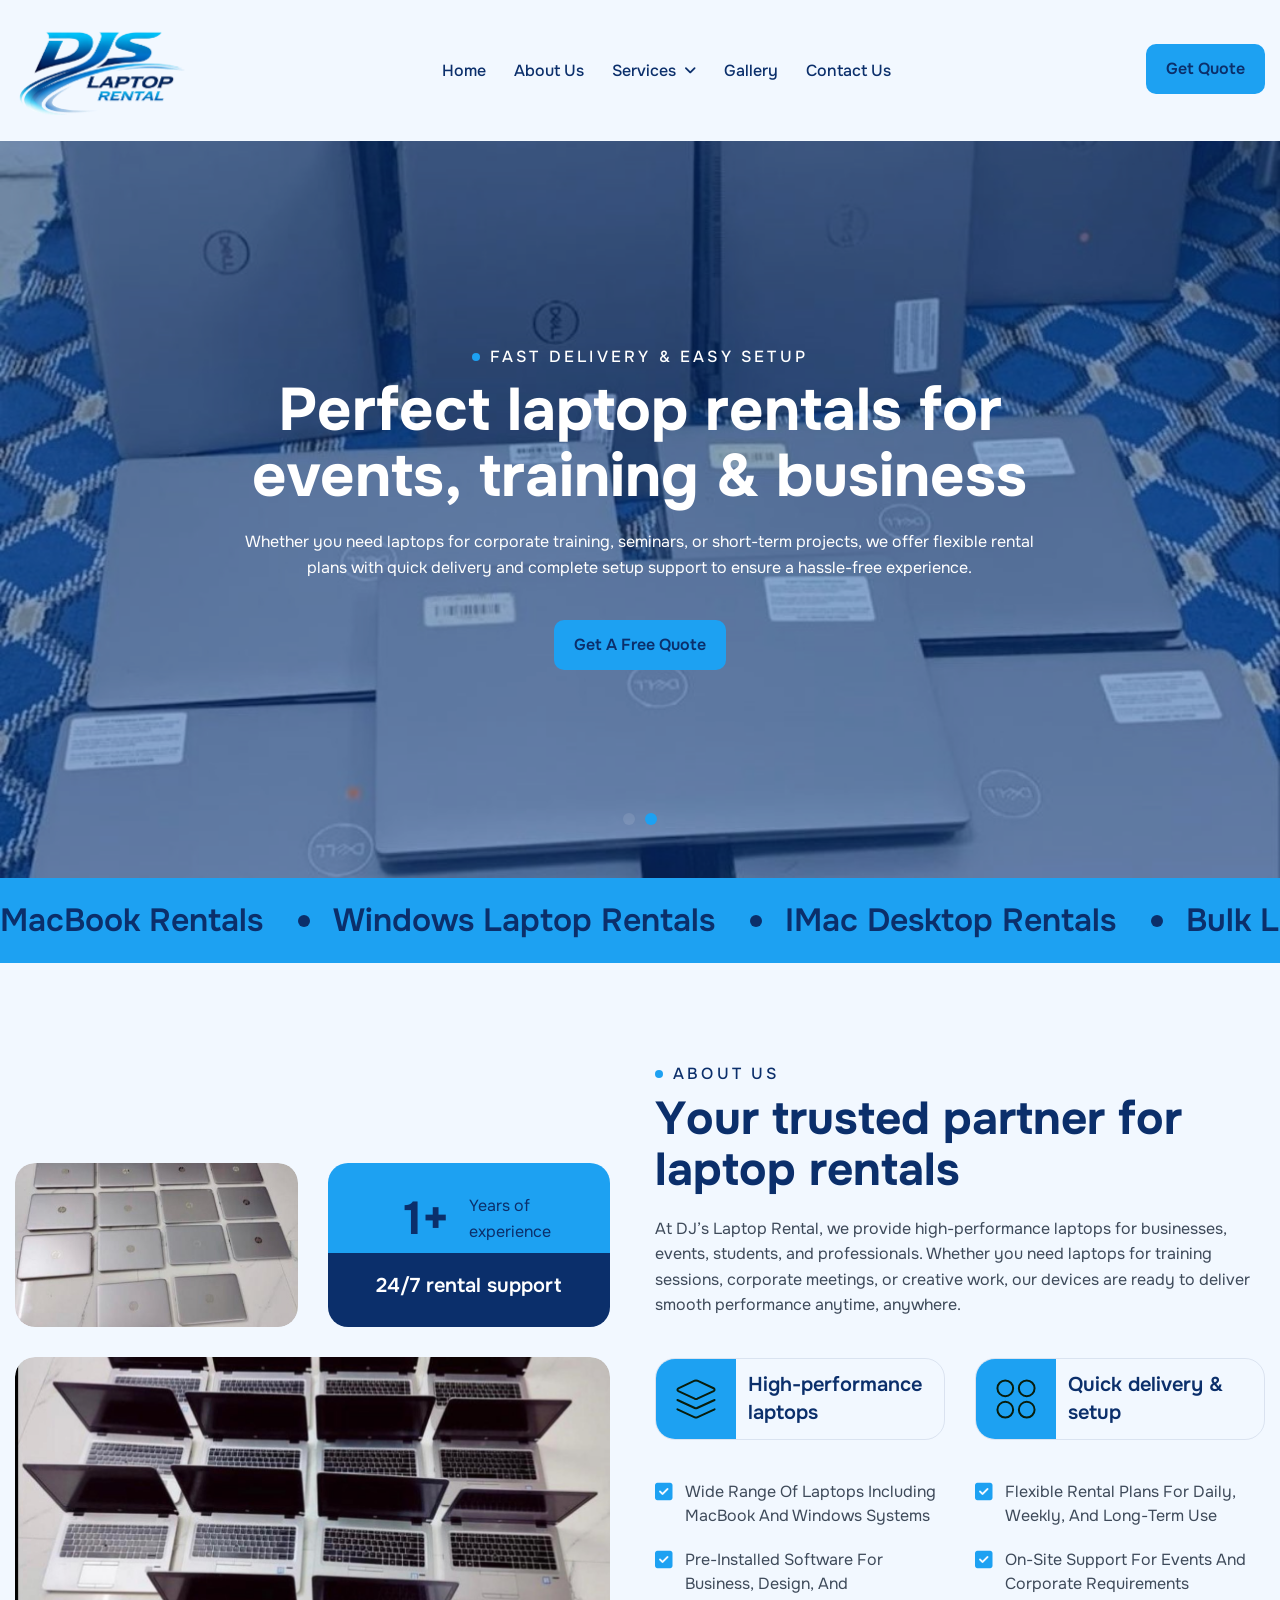
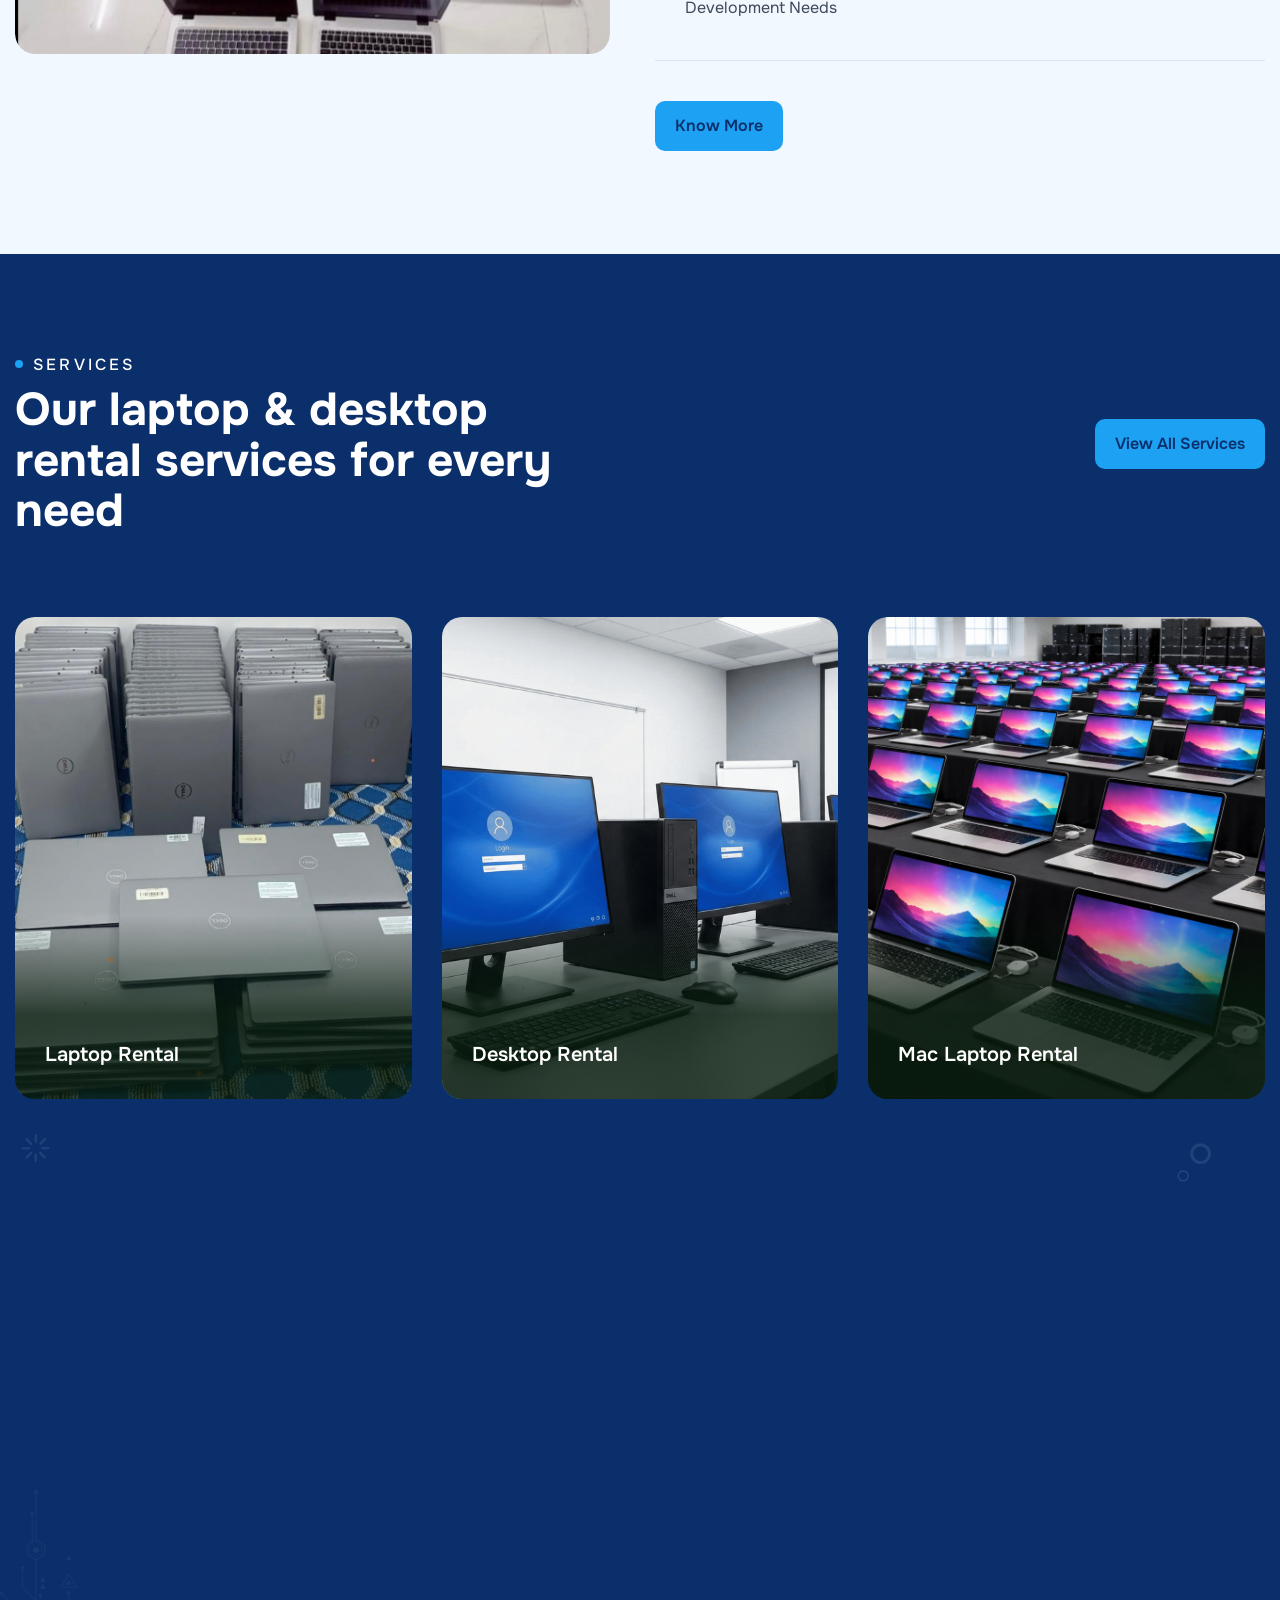
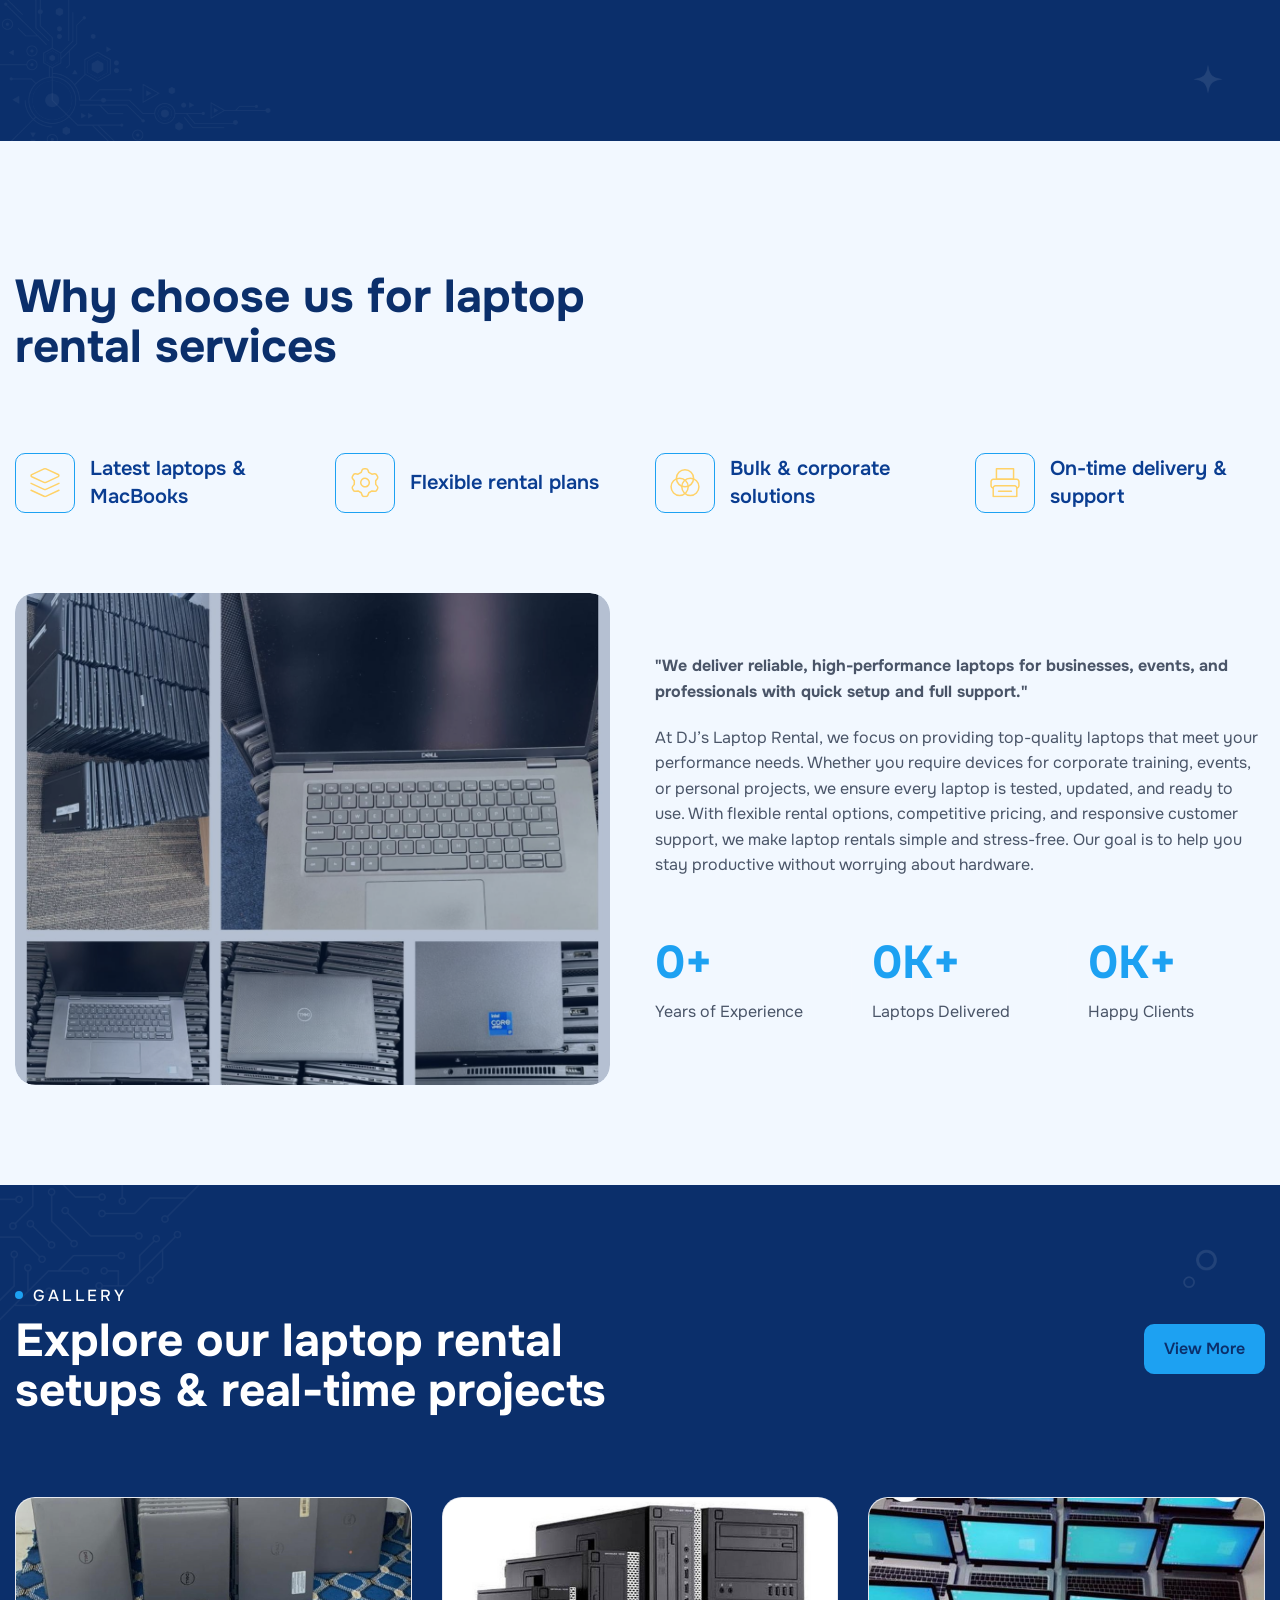
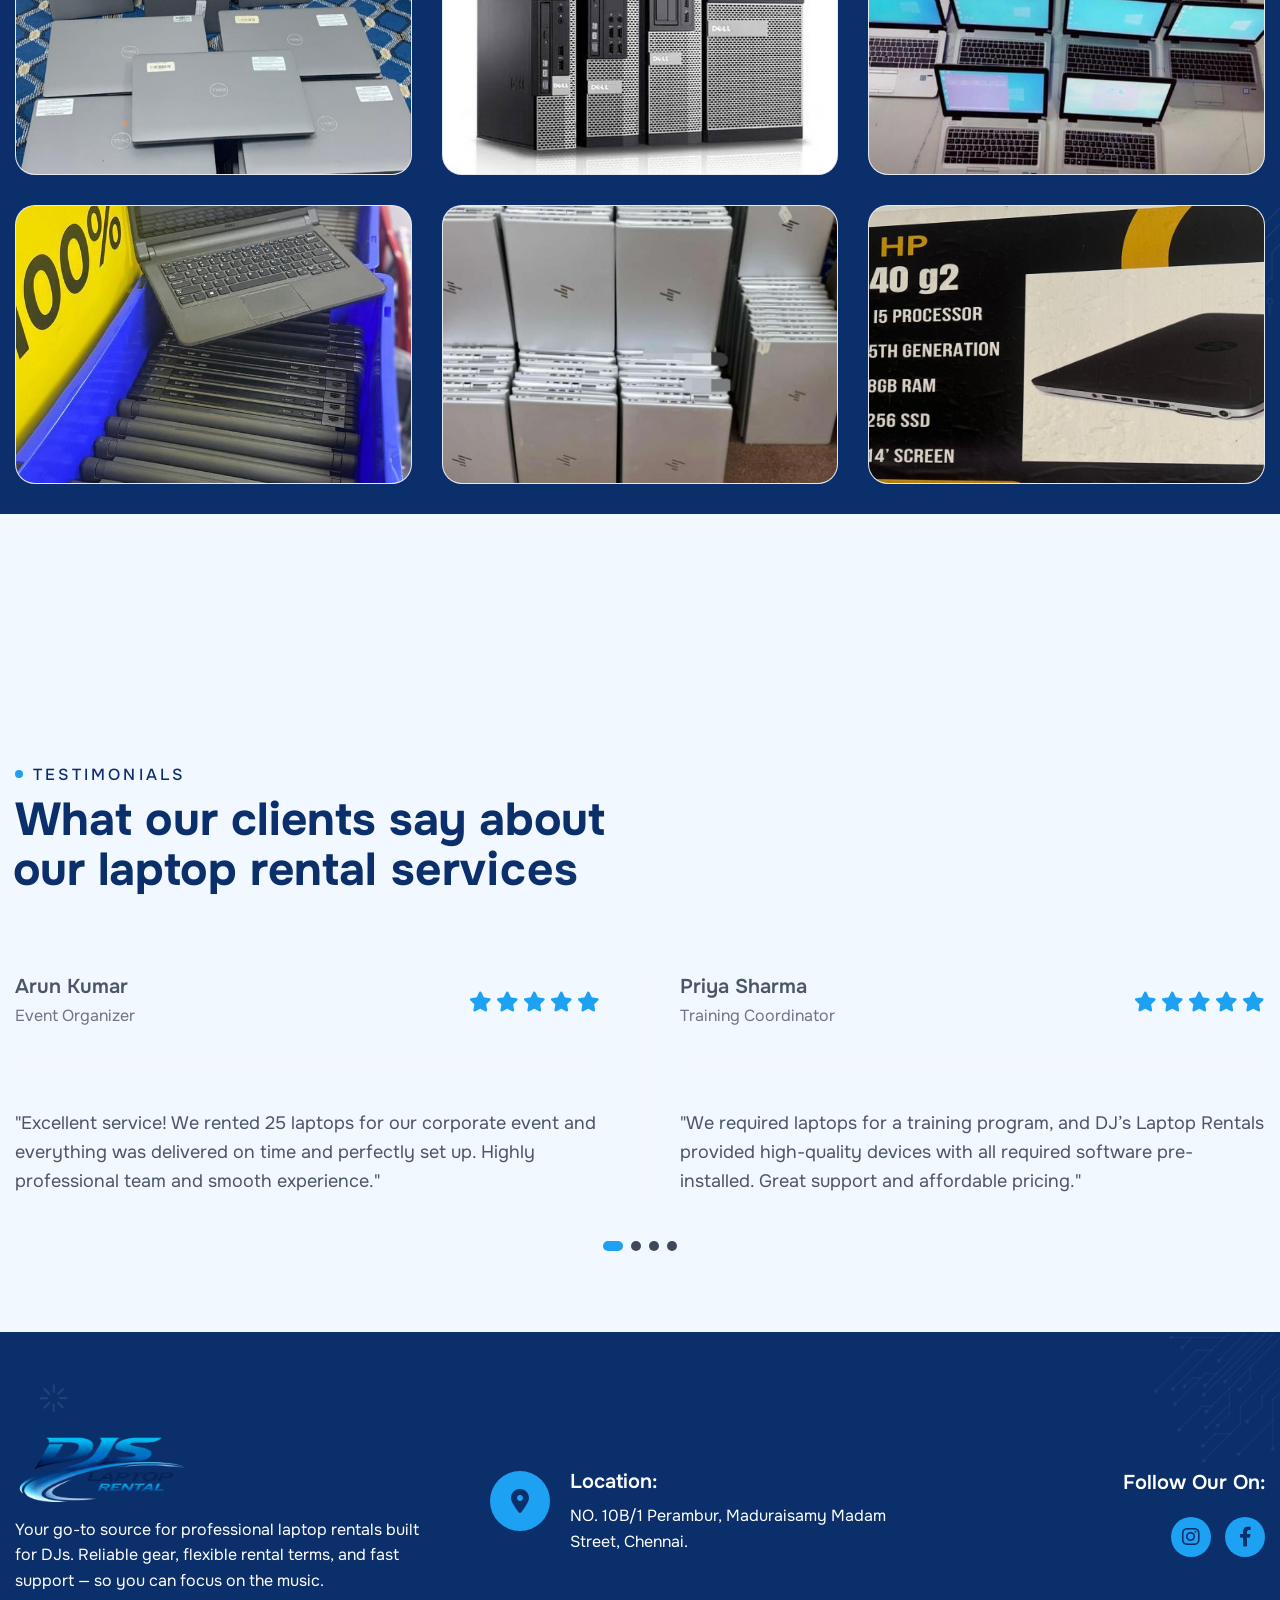
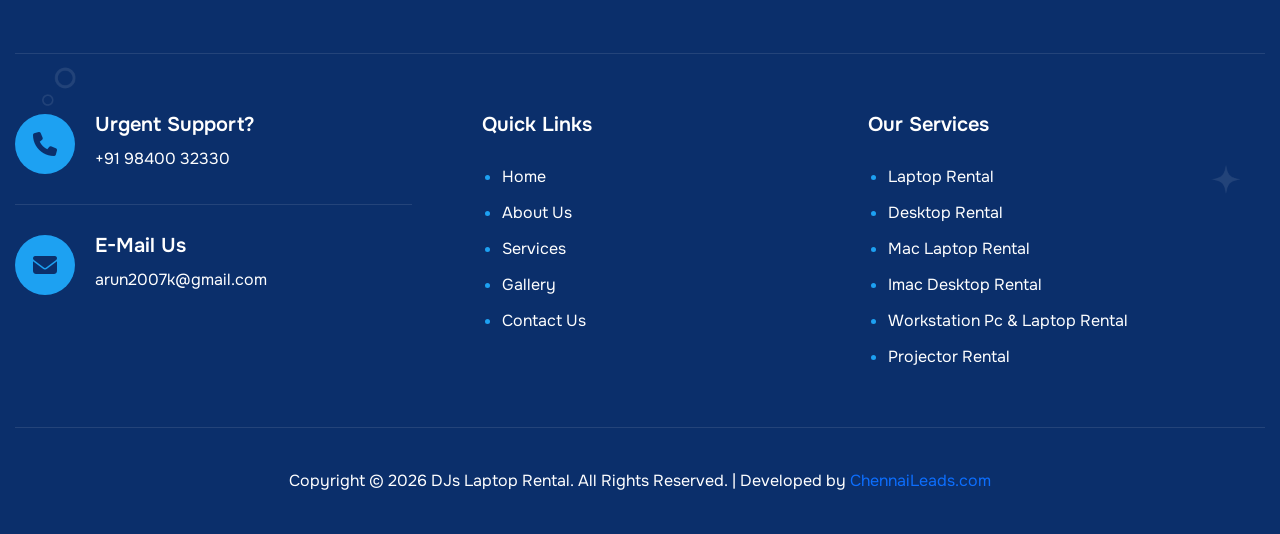
==== index.html @ 460ffba5 "first commit" ====
<!DOCTYPE html>
<html lang="zxx">

<!-- Mirrored from html.awaikenthemes.com/repairit/index-slider.html by HTTrack Website Copier/3.x [XR&CO'2014], Thu, 16 Apr 2026 07:56:39 GMT -->
<head>
	<!-- Meta -->
	<meta charset="utf-8">
	<meta http-equiv="X-UA-Compatible" content="DJS Laptop Rental ">
	<meta name="viewport" content="width=device-width, initial-scale=1.0, maximum-scale=1">
	<meta name="description" content="">
	<meta name="keywords" content="">
	<meta name="author" content="DJS Laptop Rental">
	<!-- Page Title -->
    <title>DJS Laptop Rental </title>
	<!-- Favicon Icon -->
	<!-- <link rel="shortcut icon" type="image/x-icon" href="images/favicon.ico"> -->
	<!-- Google Fonts Css-->
	<link rel="preconnect" href="https://fonts.googleapis.com/">
    <link rel="preconnect" href="https://fonts.gstatic.com/" crossorigin>
    <link href="https://fonts.googleapis.com/css2?family=Onest:wght@100..900&amp;display=swap" rel="stylesheet">
	<!-- Bootstrap Css -->
	<link href="css/bootstrap.min.css" rel="stylesheet" media="screen">
	<!-- SlickNav Css -->
	<link href="css/slicknav.min.css" rel="stylesheet">
	<!-- Swiper Css -->
	<link rel="stylesheet" href="css/swiper-bundle.min.css">
	<!-- Font Awesome Icon Css-->
	<link href="css/all.min.css" rel="stylesheet" media="screen">
	<!-- Animated Css -->
	<link href="css/animate.css" rel="stylesheet">
    <!-- Magnific Popup Core Css File -->
	<link rel="stylesheet" href="css/magnific-popup.css">
	<!-- Mouse Cursor Css File -->
	<link rel="stylesheet" href="css/mousecursor.css">
	<!-- Main Custom Css -->
	<link href="css/custom.css" rel="stylesheet" media="screen">
</head>
<body>

    <!-- Preloader Start -->
	<!-- <div class="preloader">
		<div class="loading-container">
			<div class="loading"></div>
			<div id="loading-icon"><img src="images/loader.svg" alt=""></div>
		</div>
	</div> -->
	<!-- Preloader End -->

    <!-- Header Start -->
		<header class="main-header">
		<div class="header-sticky">
			<nav class="navbar navbar-expand-lg">
				<div class="container">
					<!-- Logo Start -->
					<a class="navbar-brand" href="index.html">
						<img src="images/logo1.png" style="height: 90px;" alt="Logo">
					</a>
					<!-- Logo End -->

					<!-- Main Menu Start -->
					<div class="collapse navbar-collapse main-menu">
                        <div class="nav-menu-wrapper">
                            <ul class="navbar-nav mr-auto" id="menu">
                                <li class="nav-item "><a class="nav-link" href="index.html">Home</a>
                                   
                                </li>                                
                                <li class="nav-item"><a class="nav-link" href="about.html">About Us</a></li>
                                <li class="nav-item submenu"><a class="nav-link" href="services.html">Services</a>
                                <ul>
                                        <li class="nav-item"><a class="nav-link" href="laprental.html">Laptop Rental</a></li>
                                       
                                         <li class="nav-item"><a class="nav-link" href="desktop.html">Desktop Rental</a></li>
                                       
                                        <li class="nav-item"><a class="nav-link" href="macbook.html">Mac Laptop Rental</a></li>
                                        <li class="nav-item"><a class="nav-link" href="imac.html"> Imac Desktop Rental</a></li>
 <li class="nav-item"><a class="nav-link" href="workstation.html">Workstation Pc & Laptop Rental</a></li>
                                        <li class="nav-item"><a class="nav-link" href="projector.html"> Projector Rental</a></li>

                                    </ul></li>
                                <!-- <li class="nav-item"><a class="nav-link" href="blog.html">Blog</a></li> -->
                                <li class="nav-item "><a class="nav-link" href="gallery.html">Gallery</a>
                                    
                                </li>
                                <li class="nav-item"><a class="nav-link" href="contact.html">Contact Us</a></li>
                            </ul>
                        </div>

                        <!-- Header Btn Start -->
                        <div class="header-btn">
                            <a href="contact.html" class="btn-default btn-highlighted">Get Quote</a>
                        </div>
                        <!-- Header Btn End -->                
					</div>
					<!-- Main Menu End -->
					<div class="navbar-toggle"></div>
				</div>
			</nav>
			<div class="responsive-menu"></div>
		</div>
	</header>
	<!-- Header End -->

   <!-- Hero Section Start -->
<div class="hero hero-bg-image hero-slider-layout dark-section">
    <div class="swiper">
        <div class="swiper-wrapper">

            <!-- Hero Slide 1 -->
            <div class="swiper-slide">
                <div class="hero-slide">

                    <div class="hero-slider-image">
                        <img src="images/14.jpeg" alt="">
                    </div>

                    <div class="container">
                        <div class="row align-items-center">
                            <div class="col-lg-8 offset-lg-2">

                                <div class="hero-content">
                                    <div class="section-title">
                                        <h3 class="wow fadeInUp">Welcome to DJ’s Laptop Rentals</h3>

                                        <h1 class="text-anime-style-3" data-cursor="-opaque">
                                            High-performance laptops for rent anytime, anywhere
                                        </h1>

                                        <p class="wow fadeInUp" data-wow-delay="0.2s">
                                            We provide reliable laptop rental solutions for businesses, students, and professionals. From MacBooks to high-spec Windows laptops, our devices are ready to deliver powerful performance whenever you need them.
                                        </p>
                                    </div>

                                    <div class="hero-content-body">
                                        <div class="hero-btn wow fadeInUp" data-wow-delay="0.4s">
                                            <a href="contact.html" class="btn-default btn-highlighted">
                                                Book Your Laptop Now
                                            </a>
                                        </div>
                                    </div>
                                </div>

                            </div>
                        </div>
                    </div>

                </div>
            </div>

            
            <!-- Hero Slide 2 -->
            <div class="swiper-slide">
                <div class="hero-slide">

                    <div class="hero-slider-image">
                        <img src="images/12.jpeg" alt="">
                    </div>

                    <div class="container">
                        <div class="row align-items-center">
                            <div class="col-lg-8 offset-lg-2">

                                <div class="hero-content">
                                    <div class="section-title">
                                        <h3 class="wow fadeInUp">Fast Delivery & Easy Setup</h3>

                                        <h1 class="text-anime-style-3" data-cursor="-opaque">
                                            Perfect laptop rentals for events, training & business
                                        </h1>

                                        <p class="wow fadeInUp" data-wow-delay="0.2s">
                                            Whether you need laptops for corporate training, seminars, or short-term projects, we offer flexible rental plans with quick delivery and complete setup support to ensure a hassle-free experience.
                                        </p>
                                    </div>

                                    <div class="hero-content-body">
                                        <div class="hero-btn wow fadeInUp" data-wow-delay="0.4s">
                                            <a href="contact.html" class="btn-default btn-highlighted">
                                                Get a Free Quote
                                            </a>
                                        </div>
                                    </div>
                                </div>

                            </div>
                        </div>
                    </div>

                </div>
            </div>

        </div>

        <div class="hero-pagination"></div>
    </div>
</div>
<!-- Hero Section End -->

    <!-- Scrolling Ticker Section Start -->
<div class="our-scrolling-ticker">

    <div class="scrolling-ticker-box">

        <div class="scrolling-content">
            <span>MacBook Rentals</span>
            <span>Windows Laptop Rentals</span>
            <span>iMac Desktop Rentals</span>
            <span>Bulk Laptop Hire</span>
            <span>Event Laptop Setup</span>
            <span>Corporate Laptop Solutions</span>
            <span>Short-Term Rentals</span>
            <span>Long-Term Rentals</span>
            <span>Software Pre-Installed</span>
            <span>On-Site Setup Support</span>
            <span>Fast Delivery</span>
            <span>Affordable Pricing</span>
        </div>

        <div class="scrolling-content">
            <span>MacBook Rentals</span>
            <span>Windows Laptop Rentals</span>
            <span>iMac Desktop Rentals</span>
            <span>Bulk Laptop Hire</span>
            <span>Event Laptop Setup</span>
            <span>Corporate Laptop Solutions</span>
            <span>Short-Term Rentals</span>
            <span>Long-Term Rentals</span>
            <span>Software Pre-Installed</span>
            <span>On-Site Setup Support</span>
            <span>Fast Delivery</span>
            <span>Affordable Pricing</span>
        </div>

    </div>

</div>
<!-- Scrolling Ticker Section End -->

    <!-- About Us Section Start -->
<div class="about-us">
    <div class="container">
        <div class="row align-items-center">
            <div class="col-lg-6">

                <!-- About Us Images Start -->
                <div class="about-us-images">

                    <div class="about-image-counter">

                        <div class="about-img-1">
                            <figure class="image-anime reveal">
                                <img src="images/9.jpeg" alt="">
                            </figure>
                        </div>

                        <div class="about-counter-box">
                            <div class="about-counter-header">
                                <h2><span class="counter">10</span>+</h2>
                                <p>Years of experience</p>
                            </div>

                            <div class="about-counter-footer">
                                <h3>24/7 rental support</h3>
                            </div>
                        </div>

                    </div>

                    <div class="about-img-2">
                        <figure class="image-anime reveal">
                            <img src="images/14.jpeg" alt="">
                        </figure>
                    </div>

                </div>
                <!-- About Us Images End -->

            </div>

            <div class="col-lg-6">

                <!-- About Us Content Start -->
                <div class="about-us-content">

                    <!-- Section Title Start -->
                    <div class="section-title">
                        <h3 class="wow fadeInUp">About us</h3>
                        <h2 class="text-anime-style-3" data-cursor="-opaque">
                            Your trusted partner for laptop rentals
                        </h2>

                        <p class="wow fadeInUp" data-wow-delay="0.2s">
                            At DJ’s Laptop Rental, we provide high-performance laptops for businesses, events, students, and professionals. Whether you need laptops for training sessions, corporate meetings, or creative work, our devices are ready to deliver smooth performance anytime, anywhere.
                        </p>
                    </div>
                    <!-- Section Title End -->

                    <!-- About Us Body Start -->
                    <div class="about-us-body wow fadeInUp" data-wow-delay="0.4s">

                        <div class="about-body-item">
                            <div class="icon-box">
                                <img src="images/icon-about-body-1.svg" alt="">
                            </div>
                            <div class="about-body-title">
                                <h3>High-performance laptops</h3>
                            </div>
                        </div>

                        <div class="about-body-item">
                            <div class="icon-box">
                                <img src="images/icon-about-body-2.svg" alt="">
                            </div>
                            <div class="about-body-title">
                                <h3>Quick delivery & setup</h3>
                            </div>
                        </div>

                    </div>
                    <!-- About Us Body End -->

                    <!-- About Us List Start -->
                    <div class="about-us-list wow fadeInUp" data-wow-delay="0.6s">
                        <ul>
                            <li>Wide range of laptops including MacBook and Windows systems</li>
                            <li>Flexible rental plans for daily, weekly, and long-term use</li>
                            <li>Pre-installed software for business, design, and development needs</li>
                            <li>On-site support for events and corporate requirements</li>
                        </ul>
                    </div>
                    <!-- About Us List End -->

                    <!-- About Us Footer Start -->
                    <div class="about-us-footer wow fadeInUp" data-wow-delay="0.8s">

                        <div class="about-us-btn">
                            <a href="about.html" class="btn-default">Know More</a>
                        </div>

                    </div>
                    <!-- About Us Footer End -->

                </div>
                <!-- About Us Content End -->

            </div>
        </div>
    </div>
</div>
<!-- About Us Section End -->

    <!-- Our Services Section Start -->
    <div class="our-services dark-section">
        <div class="container">
            <div class="row section-row align-items-center">
                <div class="col-lg-6">
                    <!-- Section Title Start -->
                    <div class="section-title">
    <h3 class="wow fadeInUp">services</h3>
    <h2 class="text-anime-style-3" data-cursor="-opaque">
        Our laptop & desktop rental services for every need
    </h2>
</div>
                    <!-- Section Title End -->
                </div>

                <div class="col-lg-6">
                    <!-- Service Button Start -->
                    <div class="section-btn wow fadeInUp" data-wow-delay="0.2s">
                        <a href="services.html" class="btn-default btn-highlighted">view all services</a>
                    </div>
                    <!-- Service Button End -->
                </div>
            </div>

              <div class="row">
                <div class="col-lg-4 col-md-6">
                    <!-- Service Item Start -->
                    <div class="service-item wow fadeInUp">
                        <!-- Service Image Start -->
                        <div class="service-image">
                            <a href="laprental.html" data-cursor-text="View">
                                <figure class="image-anime">
                                    <img src="images/12.jpeg" alt="">
                                </figure>
                            </a>
                        </div>
                        <!-- Service Image End -->
            
                        <!-- Icon Box Start -->
                        <!-- <div class="icon-box">
                            <img src="images/icon-service-item-1.svg" alt="">
                        </div> -->
                        <!-- Icon Box End -->
            
                        <!-- Service Body Start -->
                        <div class="service-body">
                            <!-- Service Content Start -->
                            <div class="service-content">
                                <h3><a href="laprental.html">Laptop Rental</a></h3>	
                            </div>
                            <!-- Service Content End -->
            
                            <!-- Service Readmore Button Start -->
                            <div class="service-readmore-btn">
                                <a href="laprental.html" class="readmore-btn">read more</a>
                            </div>
                            <!-- Service Readmore Button End -->
                        </div>
                        <!-- Service Body End -->                 
                    </div>
                    <!-- Service Item End -->
                </div>
            
                <div class="col-lg-4 col-md-6">
                    <!-- Service Item Start -->
                    <div class="service-item wow fadeInUp" data-wow-delay="0.2s">
                        <!-- Service Image Start -->
                        <div class="service-image">
                            <a href="desktop.html" data-cursor-text="View">
                                <figure class="image-anime">
                                    <img src="images/desk1.webp" alt="">
                                </figure>
                            </a>
                        </div>
                        <!-- Service Image End -->
            
                        <!-- Icon Box Start -->
                        <!-- <div class="icon-box">
                            <img src="images/icon-service-item-2.svg" alt="">
                        </div> -->
                        <!-- Icon Box End -->
            
                        <!-- Service Body Start -->
                        <div class="service-body">
                            <!-- Service Content Start -->
                            <div class="service-content">
                                <h3><a href="desktop.html">Desktop Rental</a></h3>	
                            </div>
                            <!-- Service Content End -->
            
                            <!-- Service Readmore Button Start -->
                            <div class="service-readmore-btn">
                                <a href="desktop.html" class="readmore-btn">read more</a>
                            </div>
                            <!-- Service Readmore Button End -->
                        </div>
                        <!-- Service Body End -->                 
                    </div>
                    <!-- Service Item End -->
                </div>
            
                <div class="col-lg-4 col-md-6">
                    <!-- Service Item Start -->
                    <div class="service-item wow fadeInUp" data-wow-delay="0.4s">
                        <!-- Service Image Start -->
                        <div class="service-image">
                            <a href="macbook.html" data-cursor-text="View">
                                <figure class="image-anime">
                                    <img src="images/mac3.png" alt="">
                                </figure>
                            </a>
                        </div>
                        <!-- Service Image End -->
            
                        <!-- Icon Box Start -->
                        <!-- <div class="icon-box">
                            <img src="images/icon-service-item-3.svg" alt="">
                        </div> -->
                        <!-- Icon Box End -->
            
                        <!-- Service Body Start -->
                        <div class="service-body">
                            <!-- Service Content Start -->
                            <div class="service-content">
                                <h3><a href="macbook.html">Mac Laptop Rental</a></h3>	
                            </div>
                            <!-- Service Content End -->
            
                            <!-- Service Readmore Button Start -->
                            <div class="service-readmore-btn">
                                <a href="macbook.html" class="readmore-btn">read more</a>
                            </div>
                            <!-- Service Readmore Button End -->
                        </div>
                        <!-- Service Body End -->                 
                    </div>
                    <!-- Service Item End -->
                </div>

                
                <div class="col-lg-4 col-md-6">
                    <!-- Service Item Start -->
                    <div class="service-item wow fadeInUp" data-wow-delay="0.6s">
                        <!-- Service Image Start -->
                        <div class="service-image">
                            <a href="imac.html" data-cursor-text="View">
                                <figure class="image-anime">
                                    <img src="images/imac3.png" alt="">
                                </figure>
                            </a>
                        </div>
                        <!-- Service Image End -->
            
                        <!-- Icon Box Start -->
                        <!-- <div class="icon-box">
                            <img src="images/icon-service-item-4.svg" alt="">
                        </div> -->
                        <!-- Icon Box End -->
            
                        <!-- Service Body Start -->
                        <div class="service-body">
                            <!-- Service Content Start -->
                            <div class="service-content">
                                <h3><a href="imac.html">Imac Desktop Rental</a></h3>	
                            </div>
                            <!-- Service Content End -->
            
                            <!-- Service Readmore Button Start -->
                            <div class="service-readmore-btn">
                                <a href="imac.html" class="readmore-btn">read more</a>
                            </div>
                            <!-- Service Readmore Button End -->
                        </div>
                        <!-- Service Body End -->                 
                    </div>
                    <!-- Service Item End -->
                </div>

  <div class="col-lg-4 col-md-6">
                    <!-- Service Item Start -->
                    <div class="service-item wow fadeInUp" data-wow-delay="0.6s">
                        <!-- Service Image Start -->
                        <div class="service-image">
                            <a href="projector.html" data-cursor-text="View">
                                <figure class="image-anime">
                                    <img src="images/proje2.png" alt="">
                                </figure>
                            </a>
                        </div>
                        <!-- Service Image End -->
            
                        <!-- Icon Box Start -->
                        <!-- <div class="icon-box">
                            <img src="images/icon-service-item-4.svg" alt="">
                        </div> -->
                        <!-- Icon Box End -->
            
                        <!-- Service Body Start -->
                        <div class="service-body">
                            <!-- Service Content Start -->
                            <div class="service-content">
                                <h3><a href="projector.html">Projector Rental</a></h3>	
                            </div>
                            <!-- Service Content End -->
            
                            <!-- Service Readmore Button Start -->
                            <div class="service-readmore-btn">
                                <a href="projector.html" class="readmore-btn">read more</a>
                            </div>
                            <!-- Service Readmore Button End -->
                        </div>
                        <!-- Service Body End -->                 
                    </div>
                    <!-- Service Item End -->
                </div>
<div class="col-lg-4 col-md-6">
                    <!-- Service Item Start -->
                    <div class="service-item wow fadeInUp" data-wow-delay="0.6s">
                        <!-- Service Image Start -->
                        <div class="service-image">
                            <a href="workstation.html" data-cursor-text="View">
                                <figure class="image-anime">
                                    <img src="images/work2.png" alt="">
                                </figure>
                            </a>
                        </div>
                        <!-- Service Image End -->
            
                        <!-- Icon Box Start -->
                        <!-- <div class="icon-box">
                            <img src="images/icon-service-item-4.svg" alt="">
                        </div> -->
                        <!-- Icon Box End -->
            
                        <!-- Service Body Start -->
                        <div class="service-body">
                            <!-- Service Content Start -->
                            <div class="service-content">
                                <h3><a href="workstation.html">Workstation Pc & Laptop Rental</a></h3>	
                            </div>
                            <!-- Service Content End -->
            
                            <!-- Service Readmore Button Start -->
                            <div class="service-readmore-btn">
                                <a href="workstation.html" class="readmore-btn">read more</a>
                            </div>
                            <!-- Service Readmore Button End -->
                        </div>
                        <!-- Service Body End -->                 
                    </div>
                    <!-- Service Item End -->
                </div>

            </div> 
        </div>
    </div>
    <!-- Our Services Section End -->

    <!-- Our Protection Section Start -->
    <div class="our-protection">
          <div class="container">
        <div class="row section-row align-items-center">

            <div class="col-lg-6">
                <div class="section-title">
                    <h3 class="wow fadeInUp">why choose us</h3>
                    <h2 class="text-anime-style-3" data-cursor="-opaque">
                        Why choose us for laptop rental services
                    </h2>
                </div>
            </div>

            <div class="col-lg-6">
                <div class="section-btn wow fadeInUp" data-wow-delay="0.2s">
                    <a href="contact.html" class="btn-default btn-highlighted">contact us</a>
                </div>
            </div>

        </div>

        <div class="row align-items-center">
            <div class="col-lg-12">

                <!-- Why Choose Item Box -->
                <div class="why-choose-item-box">

                    <div class="why-choose-item wow fadeInUp">
                        <div class="icon-box">
                            <img src="images/icon-why-choose-item-1.svg" alt="">
                        </div>
                        <div class="why-choose-item-content">
                            <h3 style="color: #0A3D91;">Latest laptops & MacBooks</h3>
                        </div>
                    </div>

                    <div class="why-choose-item wow fadeInUp" data-wow-delay="0.2s">
                        <div class="icon-box">
                            <img src="images/icon-why-choose-item-2.svg" alt="">
                        </div>
                        <div class="why-choose-item-content">
                            <h3 style="color: #0A3D91;">Flexible rental plans</h3>
                        </div>
                    </div>

                    <div class="why-choose-item wow fadeInUp" data-wow-delay="0.4s">
                        <div class="icon-box">
                            <img src="images/icon-why-choose-item-3.svg" alt="">
                        </div>
                        <div class="why-choose-item-content">
                            <h3 style="color: #0A3D91;">Bulk & corporate solutions</h3>
                        </div>
                    </div>

                    <div class="why-choose-item wow fadeInUp" data-wow-delay="0.6s">
                        <div class="icon-box">
                            <img src="images/icon-why-choose-item-4.svg" alt="">
                        </div>
                        <div class="why-choose-item-content">
                            <h3 style="color: #0A3D91;">On-time delivery & support</h3>
                        </div>
                    </div>

                </div>
                <!-- Why Choose Item Box End -->

            </div>

            <!-- Image Section -->
            <div class="col-lg-6">
                <div class="why-choose-image">
                    <figure class="image-anime reveal">
                        <img src="images/1.jpeg" alt="">
                    </figure>

                    <!-- <div class="video-play-button">
                        <a href="#" class="popup-video" data-cursor-text="Play">
                            <i class="fa-solid fa-play"></i>
                        </a>
                    </div> -->
                </div>
            </div>

            <!-- Content Section -->
            <div class="col-lg-6">
                <div class="why-choose-content">

                    <div class="why-choose-disc">
                        <p class="wow fadeInUp">
                            <span style="color: #4A5568;">
                                "We deliver reliable, high-performance laptops for businesses, events, and professionals with quick setup and full support."
                            </span>
                        </p>

                        <p class="wow fadeInUp" data-wow-delay="0.2s" style="color: #4A5568;">
                            At DJ’s Laptop Rental, we focus on providing top-quality laptops that meet your performance needs. Whether you require devices for corporate training, events, or personal projects, we ensure every laptop is tested, updated, and ready to use. With flexible rental options, competitive pricing, and responsive customer support, we make laptop rentals simple and stress-free. Our goal is to help you stay productive without worrying about hardware.
                        </p>
                    </div>

                    <!-- Counters -->
                    <div class="why-choose-counter-list">

                        <div class="why-choose-counter-item">
                            <h2><span class="counter">10</span>+</h2>
                            <p style="color: #4A5568;">Years of Experience</p>
                        </div>

                        <div class="why-choose-counter-item">
                            <h2><span class="counter">5</span>K+</h2>
                            <p style="color: #4A5568;">Laptops Delivered</p>
                        </div>

                        <div class="why-choose-counter-item">
                            <h2><span class="counter">3</span>K+</h2>
                            <p style="color: #4A5568;">Happy Clients</p>
                        </div>

                    </div>
                    <!-- Counters End -->

                </div>
            </div>

        </div>
    </div>
    </div>
    <!-- Our Protection Section End -->

   
   

    <!-- How It Work Section Start -->
    <div class="how-it-work dark-section">
        <div class="container">
            <div class="row section-row align-items-center">
                <div class="col-lg-6">
                    <!-- Section Title Start -->
                   <div class="section-title">
    <h3 class="wow fadeInUp">gallery</h3>
    <h2 class="text-anime-style-3" data-cursor="-opaque">
        Explore our laptop rental setups & real-time projects
    </h2>
</div>
                    <!-- Section Title End -->
                </div>

                <div class="col-lg-6">
                    <!-- Service Button Start -->
                    <div class="section-btn wow fadeInUp" data-wow-delay="0.2s">
                        <a href="gallery.html" class="btn-default btn-highlighted">View More</a>
                    </div>
                    <!-- Service Button End -->
                </div>
            </div>

           <div class="row">
                <div class="col-lg-4 col-md-6">
                    <!-- Post Item Start -->
                    <div class="post-item wow fadeInUp">
                        <!-- Post Featured Image Start-->
                        <div class="post-featured-image">
                            <a href="gallery.html" data-cursor-text="View">
                                <figure class="image-anime">
                                    <img src="images/12.jpeg" alt="">
                                </figure>    
                            </a>                            
                        </div>
                        <!-- Post Featured Image End -->

                        <!-- Post Item Body Start -->
                        
                        <!-- Post Item Body End -->
                    </div>
                    <!-- Post Item End -->
                </div>

                <div class="col-lg-4 col-md-6">
                    <!-- Post Item Start -->
                    <div class="post-item wow fadeInUp" data-wow-delay="0.2s">
                        <!-- Post Featured Image Start-->
                        <div class="post-featured-image">
                            <a href="gallery.html" data-cursor-text="View">
                                <figure class="image-anime">
                                    <img src="images/13.jpeg" alt="">
                                </figure>    
                            </a>                            
                        </div>
                        <!-- Post Featured Image End -->

                       
                    </div>
                    <!-- Post Item End -->
                </div>

                <div class="col-lg-4 col-md-6">
                    <!-- Post Item Start -->
                    <div class="post-item wow fadeInUp" data-wow-delay="0.4s">
                        <!-- Post Featured Image Start-->
                        <div class="post-featured-image">
                            <a href="gallery.html" data-cursor-text="View">
                                <figure class="image-anime">
                                    <img src="images/11.jpeg" alt="">
                                </figure>    
                            </a>                            
                        </div>
                        <!-- Post Featured Image End -->

                       
                    </div>
                    <!-- Post Item End -->
                </div>
                  <div class="col-lg-4 col-md-6">
                    <!-- Post Item Start -->
                    <div class="post-item wow fadeInUp" data-wow-delay="0.4s">
                        <!-- Post Featured Image Start-->
                        <div class="post-featured-image">
                            <a href="gallery.html" data-cursor-text="View">
                                <figure class="image-anime">
                                    <img src="images/18.jpeg" alt="">
                                </figure>    
                            </a>                            
                        </div>
                        <!-- Post Featured Image End -->

                       
                    </div>
                    <!-- Post Item End -->
                </div>
                  <div class="col-lg-4 col-md-6">
                    <!-- Post Item Start -->
                    <div class="post-item wow fadeInUp" data-wow-delay="0.4s">
                        <!-- Post Featured Image Start-->
                        <div class="post-featured-image">
                            <a href="gallery.html" data-cursor-text="View">
                                <figure class="image-anime">
                                    <img src="images/15.jpeg" alt="">
                                </figure>    
                            </a>                            
                        </div>
                        <!-- Post Featured Image End -->

                       
                    </div>
                    <!-- Post Item End -->
                </div>
                  <div class="col-lg-4 col-md-6">
                    <!-- Post Item Start -->
                    <div class="post-item wow fadeInUp" data-wow-delay="0.4s">
                        <!-- Post Featured Image Start-->
                        <div class="post-featured-image">
                            <a href="gallery.html" data-cursor-text="View">
                                <figure class="image-anime">
                                    <img src="images/5.jpeg" alt="">
                                </figure>    
                            </a>                            
                        </div>
                        <!-- Post Featured Image End -->

                       
                    </div>
                    <!-- Post Item End -->
                </div>
            </div>
        </div>
    </div>
    <!-- How It Work Section End -->

    

    

   <!-- Testimonials Section Start -->
<div class="our-blog">
    <div class="container">

        <div class="row section-row align-items-center">
            <div class="col-lg-6">
                <div class="section-title">
                    <h3 class="wow fadeInUp">testimonials</h3>
                    <h2 class="text-anime-style-3" data-cursor="-opaque">
                        What our clients say about our laptop rental services
                    </h2>
                </div>
            </div>
        </div>

        <div class="row">
            <div class="col-lg-12">

                <div class="testimonial-slider">
                    <div class="swiper">
                        <div class="swiper-wrapper" data-cursor-text="Drag">

                            <!-- Testimonial 1 -->
                            <div class="swiper-slide">
                                <div class="testimonial-item">
                                    <div class="testimonial-header">
                                        <div class="testimonial-author">
                                            <div class="author-content">
                                                <h3 style="color: #4A5568;">Arun Kumar</h3>
                                                <p style="color: #4A5568;">Event Organizer</p>
                                            </div>
                                        </div>
                                        <div class="testimonial-rating">
                                            <i class="fa-solid fa-star"></i>
                                            <i class="fa-solid fa-star"></i>
                                            <i class="fa-solid fa-star"></i>
                                            <i class="fa-solid fa-star"></i>
                                            <i class="fa-solid fa-star"></i>
                                        </div>
                                    </div>

                                    <div class="testimonial-content">
                                        <p style="color: #4A5568;">
                                            "Excellent service! We rented 25 laptops for our corporate event and everything was delivered on time and perfectly set up. Highly professional team and smooth experience."
                                        </p>
                                    </div>
                                </div>
                            </div>

                            <!-- Testimonial 2 -->
                            <div class="swiper-slide">
                                <div class="testimonial-item">
                                    <div class="testimonial-header">
                                        <div class="testimonial-author">
                                            <div class="author-content">
                                                <h3 style="color: #4A5568;">Priya Sharma</h3>
                                                <p style="color: #4A5568;">Training Coordinator</p>
                                            </div>
                                        </div>
                                        <div class="testimonial-rating">
                                            <i class="fa-solid fa-star"></i>
                                            <i class="fa-solid fa-star"></i>
                                            <i class="fa-solid fa-star"></i>
                                            <i class="fa-solid fa-star"></i>
                                            <i class="fa-solid fa-star"></i>
                                        </div>
                                    </div>

                                    <div class="testimonial-content">
                                        <p style="color: #4A5568;">
                                            "We required laptops for a training program, and DJ’s Laptop Rentals provided high-quality devices with all required software pre-installed. Great support and affordable pricing."
                                        </p>
                                    </div>
                                </div>
                            </div>

                            <!-- Testimonial 3 -->
                            <div class="swiper-slide">
                                <div class="testimonial-item">
                                    <div class="testimonial-header">
                                        <div class="testimonial-author">
                                            <div class="author-content">
                                                <h3 style="color: #4A5568;">Rahul Verma</h3>
                                                <p style="color: #4A5568;">Freelancer</p>
                                            </div>
                                        </div>
                                        <div class="testimonial-rating">
                                            <i class="fa-solid fa-star"></i>
                                            <i class="fa-solid fa-star"></i>
                                            <i class="fa-solid fa-star"></i>
                                            <i class="fa-solid fa-star"></i>
                                            <i class="fa-solid fa-star"></i>
                                        </div>
                                    </div>

                                    <div class="testimonial-content">
                                        <p style="color: #4A5568;">
                                            "Needed a MacBook for a short-term project, and the rental process was quick and hassle-free. Device performance was excellent. Will definitely use their service again."
                                        </p>
                                    </div>
                                </div>
                            </div>

                            <!-- Testimonial 4 -->
                            <div class="swiper-slide">
                                <div class="testimonial-item">
                                    <div class="testimonial-header">
                                        <div class="testimonial-author">
                                            <div class="author-content">
                                                <h3 style="color: #4A5568;">Sneha Reddy</h3>
                                                <p style="color: #4A5568;">Startup Founder</p>
                                            </div>
                                        </div>
                                        <div class="testimonial-rating">
                                            <i class="fa-solid fa-star"></i>
                                            <i class="fa-solid fa-star"></i>
                                            <i class="fa-solid fa-star"></i>
                                            <i class="fa-solid fa-star"></i>
                                            <i class="fa-solid fa-star"></i>
                                        </div>
                                    </div>

                                    <div class="testimonial-content">
                                        <p style="color: #4A5568;">
                                            "Amazing experience! We rented laptops for our startup team and got great pricing with excellent support. Delivery and setup were smooth and on time."
                                        </p>
                                    </div>
                                </div>
                            </div>

                        </div>

                        <div class="testimonial-pagination"></div>
                    </div>
                </div>

            </div>
        </div>
    </div>
</div>
<!-- Testimonials Section End -->

        <!-- Footer Main Start -->
    <footer class="main-footer dark-section">
        <div class="container">
            <div class="row">
                <div class="col-md-12">
                    <!-- Footer Header start -->
                    <div class="footer-header">
                        <!-- About Footer Start -->
                        <div class="about-footer order-1">
                            <!-- Footer Logo Start -->
                            <div class="footer-logo">
                                <img src="images/logo1.png" style="height:70px;" alt="">
                            </div>
                            <!-- Footer Logo End -->
                            
                            <!-- About Footer Content Start -->
                           <div class="about-footer-content">
    <p>Your go-to source for professional laptop rentals built for DJs. Reliable gear, flexible rental terms, and fast support — so you can focus on the music.</p>
</div>
                            <!-- About Footer Content End -->
                        </div>
                        <!-- About Footer End -->
                        
                        <!-- Footer Contact Box Start -->
                        <div class="footer-contact-box order-lg-2  order-md-2  order-3">
                            <!-- Footer Contact Item Start -->
                            <div class="footer-contact-item">
                                <div class="icon-box">
                                    <i class="fa-solid fa-location-dot"></i>
                                </div>
                                <div class="footer-contact-item-content">
                                    <h3>Location:</h3>
                                    <p>NO. 10B/1 Perambur, Maduraisamy
Madam Street, Chennai.</p>
                                </div>
                            </div>
                            <!-- Footer Contact Item End -->
                        </div>                        
                        <!-- Footer Contact Box End -->

                        <!-- Footer Social Links Start -->
                        <div class="footer-social-links order-lg-3  order-md-3  order-2">
                            <span>Follow Our On:</span>
                            <ul>
                                <li><a href="#"><i class="fa-brands fa-instagram"></i></a></li>
                                <li><a href="#"><i class="fa-brands fa-facebook-f"></i></a></li>
                               
                            </ul>
                        </div>
                        <!-- Footer Social Links End -->
                    </div>
                    <!-- Footer Header End -->                   
                </div>

                <div class="col-lg-4 col-md-5">
                    <!-- Footer Contact Box Start -->
                    <div class="footer-contact-box">
                        <!-- Footer Contact Item Start -->
                        <div class="footer-contact-item">
                            <div class="icon-box">
                                <i class="fa-solid fa-phone"></i>
                            </div>
                            <div class="footer-contact-item-content">
                                <h3>Urgent Support?</h3>
                                <p><a href="tel:+919840032330">+91 98400 32330</a></p>
                            </div>
                        </div>
                        <!-- Footer Contact Item End -->
                        
                        <!-- Footer Contact Item Start -->
                        <div class="footer-contact-item">
                            <div class="icon-box">
                                <i class="fa-solid fa-envelope"></i>
                            </div>
                            <div class="footer-contact-item-content">
                                <h3>E-mail Us</h3>
                                <p><a href="mailto:arun2007k@gmail.com">arun2007k@gmail.com</a></p>
                            </div>
                        </div>
                        <!-- Footer Contact Item End -->
                    </div>
                    <!-- Footer Contact Box End -->
                </div>

                <div class="col-lg-4 col-md-3 col-6">
                    <!-- Footer Links Start -->
                    <div class="footer-links quick-links">
                        <h3>quick links</h3>
                        <ul>
                            <li><a href="index.html">Home</a></li>
                            <li><a href="about.html">About us</a></li>
                                                        <li><a href="services.html">Services</a></li>

                            <li><a href="gallery.html">Gallery</a></li>

                            <li><a href="contact.html">contact us</a></li>
                        </ul>
                    </div>
                    <!-- Footer Links End -->	
                </div>

                <div class="col-lg-4 col-md-4">
                    <!-- Footer Links Start -->
                    <div class="footer-links">
                        <h3>Our Services</h3>
                        <ul>
                            <li><a href="laprental.html">Laptop Rental</a></li>
                            <li><a href="desktop.html">Desktop Rental</a></li>
                            <li><a href="macbook.html">Mac Laptop Rental</a></li>
                            <li><a href="imac.html">Imac Desktop Rental</a></li>
                            <li><a href="workstation.html">Workstation Pc & Laptop Rental</a></li>
                            <li><a href="projector.html">Projector Rental</a></li>
                        </ul>
                    </div>
                    <!-- Footer Links End -->	
                </div>               


                <div class="col-lg-12">
                    <!-- Footer Copyright Text Start -->
                  <div class="footer-copyright-text">
    <p>Copyright © <script>document.write(new Date().getFullYear())</script> DJs Laptop Rental. All Rights Reserved. | Developed by <a href="https://chennaileads.com" target="_blank" rel="noopener noreferrer">ChennaiLeads.com</a></p>
</div>
                    <!-- Footer Copyright Text End -->
                </div>
            </div>
        </div>
    </footer>
    <!-- Footer Main End -->
    <!-- Jquery Library File -->
    <script src="js/jquery-3.7.1.min.js"></script>
    <!-- Bootstrap js file -->
    <script src="js/bootstrap.min.js"></script>
    <!-- Validator js file -->
    <script src="js/validator.min.js"></script>
    <!-- SlickNav js file -->
    <script src="js/jquery.slicknav.js"></script>
    <!-- Swiper js file -->
    <script src="js/swiper-bundle.min.js"></script>
    <!-- Counter js file -->
    <script src="js/jquery.waypoints.min.js"></script>
    <script src="js/jquery.counterup.min.js"></script>
    <!-- Isotop js file -->
	<script src="js/isotope.min.js"></script>
    <!-- Magnific js file -->
    <script src="js/jquery.magnific-popup.min.js"></script>
    <!-- SmoothScroll -->
    <script src="js/SmoothScroll.js"></script>
    <!-- Parallax js -->
    <script src="js/parallaxie.js"></script>
    <!-- MagicCursor js file -->
    <script src="js/gsap.min.js"></script>
    <script src="js/magiccursor.js"></script>
    <!-- Text Effect js file -->
    <script src="js/SplitText.js"></script>
    <script src="js/ScrollTrigger.min.js"></script>
    <!-- YTPlayer js File -->
    <script src="js/jquery.mb.YTPlayer.min.js"></script>
    <!-- Wow js file -->
    <script src="js/wow.min.js"></script>
    <!-- Main Custom js file -->
    <script src="js/function.js"></script>
</body>

<!-- Mirrored from html.awaikenthemes.com/repairit/index-slider.html by HTTrack Website Copier/3.x [XR&CO'2014], Thu, 16 Apr 2026 07:56:59 GMT -->
</html>
---- css/mousecursor.css ----
/*! normalize.css v7.0.0 | MIT License | github.com/necolas/normalize.css */
.cb-cursor {
	position: fixed;
	top: 0;
	left: 0;
	z-index: 150;
	contain: layout style size;
	pointer-events: none;
	will-change: transform;
	-webkit-transition: opacity 0.3s, color 0.4s;
	-o-transition: opacity 0.3s, color 0.4s;
	-moz-transition: opacity 0.3s, color 0.4s;
	transition: opacity 0.3s, color 0.4s;
}

.cb-cursor:before {
	content: "";
	position: absolute;
	top: -24px;
	left: -24px;
	display: block;
	width: 48px;
	height: 48px;
	-webkit-transform: scale(0);
	-moz-transform: scale(0);
	-ms-transform: scale(0);
	-o-transform: scale(0);
	transform: scale(0);
	-webkit-border-radius: 50%;
	-moz-border-radius: 50%;
	border-radius: 50%;
	-webkit-transition: opacity 0.1s, -webkit-transform 0.3s ease-in-out;
	transition: opacity 0.1s, -webkit-transform 0.3s ease-in-out;
	-o-transition: opacity 0.1s, -o-transform 0.3s ease-in-out;
	-moz-transition: transform 0.3s ease-in-out, opacity 0.1s, -moz-transform 0.3s ease-in-out;
	transition: transform 0.3s ease-in-out, opacity 0.1s;
	transition: transform 0.3s ease-in-out, opacity 0.1s, -webkit-transform 0.3s ease-in-out, -moz-transform 0.3s ease-in-out, -o-transform 0.3s ease-in-out;
}

.cb-cursor-text {
	position: absolute;
	top: -18px;
	left: -18px;
	width: 36px;
	height: 36px;
	display: -webkit-box;
	display: -webkit-flex;
	display: -moz-box;
	display: -ms-flexbox;
	display: flex;
	-webkit-box-align: center;
	-webkit-align-items: center;
	-moz-box-align: center;
	-ms-flex-align: center;
	align-items: center;
	-webkit-box-pack: center;
	-webkit-justify-content: center;
	-moz-box-pack: center;
	-ms-flex-pack: center;
	justify-content: center;
	-webkit-transform: scale(0) rotate(10deg);
	-moz-transform: scale(0) rotate(10deg);
	-ms-transform: scale(0) rotate(10deg);
	-o-transform: scale(0) rotate(10deg);
	transform: scale(0) rotate(10deg);
	opacity: 0;
	color: white;
	font-size: 16px;
	line-height: 20px;
	text-align: center;
	letter-spacing: -0.01em;
	-webkit-transition: opacity 0.4s, -webkit-transform 0.3s;
	transition: opacity 0.4s, -webkit-transform 0.3s;
	-o-transition: opacity 0.4s, -o-transform 0.3s;
	-moz-transition: opacity 0.4s, transform 0.3s, -moz-transform 0.3s;
	transition: opacity 0.4s, transform 0.3s;
	transition: opacity 0.4s, transform 0.3s, -webkit-transform 0.3s, -moz-transform 0.3s, -o-transform 0.3s;
}

@supports (mix-blend-mode: exclusion) {
	.cb-cursor.-exclusion, .cb-cursor.-opaque {
		mix-blend-mode: exclusion;
	}
}

@supports (mix-blend-mode: exclusion) {
	.cb-cursor.-exclusion:before, .cb-cursor.-opaque:before {
		background: white;
	}
}

.cb-cursor.-normal, .cb-cursor.-text {
	mix-blend-mode: normal;
}

.cb-cursor.-normal:before, .cb-cursor.-text:before {
	background: currentColor;
}

.cb-cursor.-inverse {
	color: white;
}

.cb-cursor.-visible:before {
	-webkit-transform: scale(0.2);
	-moz-transform: scale(0.2);
	-ms-transform: scale(0.2);
	-o-transform: scale(0.2);
	transform: scale(0.2);
}

.cb-cursor.-visible.-active:before {
	-webkit-transform: scale(0.23);
	-moz-transform: scale(0.23);
	-ms-transform: scale(0.23);
	-o-transform: scale(0.23);
	transform: scale(0.23);
	-webkit-transition-duration: 0.2s;
	-moz-transition-duration: 0.2s;
	-o-transition-duration: 0.2s;
	transition-duration: 0.2s;
}

.cb-cursor.-pointer:before {
	-webkit-transform: scale(0);
	-moz-transform: scale(0);
	-ms-transform: scale(0);
	-o-transform: scale(0);
	transform: scale(0);
}

.cb-cursor.-text:before {
	background: #000;
	opacity: 0.80;
	backdrop-filter: blur(10);
	-webkit-transform: scale(1.7);
	-moz-transform: scale(1.7);
	-ms-transform: scale(1.7);
	-o-transform: scale(1.7);
	transform: scale(1.7);
}

.cb-cursor.-text .cb-cursor-text {
	opacity: 1;
	-webkit-transform: scale(1);
	-moz-transform: scale(1);
	-ms-transform: scale(1);
	-o-transform: scale(1);
	transform: scale(1);
}

.cb-cursor.-text.-active:before {
	-webkit-transform: scale(1.6);
	-moz-transform: scale(1.6);
	-ms-transform: scale(1.6);
	-o-transform: scale(1.6);
	transform: scale(1.6);
	-webkit-transition-duration: 0.2s;
	-moz-transition-duration: 0.2s;
	-o-transition-duration: 0.2s;
	transition-duration: 0.2s;
}

.cb-cursor.-opaque:before {
	-webkit-transform: scale(1.32);
	-moz-transform: scale(1.32);
	-ms-transform: scale(1.32);
	-o-transform: scale(1.32);
	transform: scale(1.32);
}

.cb-cursor.-opaque.-active:before {
	-webkit-transform: scale(1.2);
	-moz-transform: scale(1.2);
	-ms-transform: scale(1.2);
	-o-transform: scale(1.2);
	transform: scale(1.2);
}

.cb-cursor.-lg:before {
	-webkit-transform: scale(2);
	-moz-transform: scale(2);
	-ms-transform: scale(2);
	-o-transform: scale(2);
	transform: scale(2);
}

.cb-cursor.-hidden:before {
	-webkit-transform: scale(0);
	-moz-transform: scale(0);
	-ms-transform: scale(0);
	-o-transform: scale(0);
	transform: scale(0);
}

.-color-red {
	color: red;
}

.-color-green {
	color: #51c67d;
}

.cb-demo {
	background: #fff;
}

.cb-demo-content {
	display: -webkit-box;
	display: -webkit-flex;
	display: -moz-box;
	display: -ms-flexbox;
	display: flex;
	-webkit-box-align: center;
	-webkit-align-items: center;
	-moz-box-align: center;
	-ms-flex-align: center;
	align-items: center;
	-webkit-box-pack: center;
	-webkit-justify-content: center;
	-moz-box-pack: center;
	-ms-flex-pack: center;
	justify-content: center;
	height: 100vh;
}

.cb-demo-container {
	padding: 0 20px;
}

@media (min-width: 1600px) {
	.cb-demo-container {
		padding: 0 120px;
	}
}

.cb-demo-row {
	display: -webkit-box;
	display: -webkit-flex;
	display: -moz-box;
	display: -ms-flexbox;
	display: flex;
	-webkit-box-pack: center;
	-webkit-justify-content: center;
	-moz-box-pack: center;
	-ms-flex-pack: center;
	justify-content: center;
	text-align: center;
	margin: 30px 0;
}

@media (min-width: 1600px) {
	.cb-demo-row {
		margin: 60px 0;
	}
}

.cb-demo-item {
	position: relative;
	-webkit-box-flex: 1;
	-webkit-flex: 1;
	-moz-box-flex: 1;
	-ms-flex: 1;
	flex: 1;
	padding: 50px 30px;
	margin: 0 20px;
	color: #000;
}

@media (min-width: 1600px) {
	.cb-demo-item {
		padding: 90px 30px;
		margin: 0 30px;
	}
}

.cb-demo-item-title {
	position: relative;
	margin: 0 0 25px 0;
	font-size: 30px;
	font-weight: bold;
}

.cb-demo-item-text {
	position: relative;
	max-width: 70%;
	margin: 0 auto;
	color: rgba(0, 0, 0, 0.5);
	font-size: 16px;
	font-weight: 300;
	line-height: 150%;
}

.cb-demo-item:before {
	content: "";
	display: block;
	position: absolute;
	top: 0;
	left: 0;
	right: 0;
	bottom: 0;
	-webkit-border-radius: 30px;
	-moz-border-radius: 30px;
	border-radius: 30px;
	background: #f8f8f8;
	-webkit-transition: -webkit-box-shadow 0.2s;
	transition: -webkit-box-shadow 0.2s;
	-o-transition: box-shadow 0.2s;
	-moz-transition: box-shadow 0.2s, -moz-box-shadow 0.2s;
	transition: box-shadow 0.2s;
	transition: box-shadow 0.2s, -webkit-box-shadow 0.2s, -moz-box-shadow 0.2s;
}
---- css/custom.css ----
/* ----------------------------------------------------------------------------------------
* Author        : Awaiken
* Template Name : Repairit - Mobile & Computer Repair Services HTML Template
* File          : CSS File
* Version       : 1.0
* ---------------------------------------------------------------------------------------- */
/* INDEX
----------------------------------------------------------------------------------------
01. Global Variables
02. General css
03. Header css
04. Hero css
05. Our Scrolling Ticker css
06. About Us css
07. Our Services css
08. Our Protection css
09. Why Choose Us css
10. Our Projects css
11. Our Protection css
12. What We Do css
13. Our Testimonials css
14. Our Blog css
15. Footer css
16. About Us Page css
17. Services Page css
18. Service Single css
19. Blog Archive css
20. Blog Single css
21. Projects Page css
22. Project Single css
23. Team Page css
24. Team Single css
25. Testimonials Page css
26. Image Gallery css
27. Video Gallery css
28. FAQs Page css
29. Contact Us Page css
30. 404 Error Page css
31. Responsive css
-------------------------------------------------------------------------------------- */

/************************************/
/*** 	 01. Global Variables	  ***/
/************************************/	

:root{
	/* Primary Deep Blue (from DJS main text) */
	--primary-color         : #0B2F6B;

	/* Secondary Light Background (clean soft blue) */
	--secondary-color       : #F2F8FF;

	/* Text Color (balanced with logo tone) */
	--text-color            : #3E4A5A;

	/* Accent Bright Blue (from logo highlight stroke) */
	--accent-color          : #1DA1F2;

	/* Extra Gradient Blue (for buttons / hover / effects) */
	--gradient-blue         : #2F80ED;

	/* Light Sky Blue (from swoosh effect) */
	--light-blue            : #6EC1E4;

	/* White */
	--white-color           : #FFFFFF;

	/* Divider */
	--divider-color         : #0B2F6B1A;
	--dark-divider-color    : #FFFFFF1A;

	/* Error */
	--error-color           : rgb(230, 87, 87);
	--default-font          : "Onest", sans-serif;
}

/************************************/
/*** 	   02. General css		  ***/
/************************************/

body{
	font-family: var(--default-font);
	font-size: 16px;
	font-weight: 400;
	line-height: 1em;
	color: var(--text-color);
	background-color: var(--secondary-color);
}

::-webkit-scrollbar-track{
	background-color: var(--white-color);
	border-left: 1px solid var(--white-color);
}
::-webkit-scrollbar{
	width: 7px;
	background-color: var(--white-color);
}
::-webkit-scrollbar-thumb{
	background: var(--accent-color);
}

::selection{
	color: var(--secondary-color);
	background-color: var(--primary-color);
	filter: invert(1);
}

p{
	line-height: 1.6em;
	margin-bottom: 1.25em;
}

h1,
h2,
h3,
h4,
h5,
h6{
	margin : 0;
	font-weight: 600;
	line-height: 1.1em;
	color: var(--primary-color);
}

figure{
	margin: 0;
}

img{
	max-width: 100%;
}

a{
	text-decoration: none;
}

a:hover{
	text-decoration: none;
	outline: 0;
}

a:focus{
	text-decoration: none;
	outline: 0;
}

html,
body{
	width: 100%;
	overflow-x: clip;
}

.container{
	max-width: 1300px;
}

.container,
.container-fluid,
.container-lg,
.container-md,
.container-sm,
.container-xl,
.container-xxl{
    padding-right: 15px;
    padding-left: 15px;
}

.image-anime{
	position: relative;
	overflow: hidden;
}

.image-anime:after{
	content: "";
	position: absolute;
    width: 200%;
    height: 0%;
    left: 50%;
    top: 50%;
    background-color: rgba(255,255,255,.3);
    transform: translate(-50%,-50%) rotate(-45deg);
    z-index: 1;
}

.image-anime:hover:after{
    height: 250%;
    transition: all 600ms linear;
    background-color: transparent;
}

.reveal{
	position: relative;
    display: -webkit-inline-box;
    display: -ms-inline-flexbox;
    display: inline-flex;
    visibility: hidden;
    overflow: hidden;
}

.reveal img{
    height: 100%;
    width: 100%;
    -o-object-fit: cover;
    object-fit: cover;
    -webkit-transform-origin: left;
    transform-origin: left;
}

.row{
    margin-right: -15px;
    margin-left: -15px;
}

.row > *{
	padding-right: 15px;
	padding-left: 15px;
}

.row.no-gutters{
    margin-right: 0px;
    margin-left: 0px;
}

.row.no-gutters > *{
    padding-right: 0px;
    padding-left: 0px;
}

.btn-default{
	position: relative;
	display: inline-block;
	font-size: 16px;
	font-weight: 600;
	line-height: 1em;
	text-transform: capitalize;
	background: var(--accent-color);
	color: var(--primary-color);
	border: none;
	border-radius: 10px;
	padding: 17px 20px;
	overflow: hidden;
	transition: all 0.4s ease-in-out;
	z-index: 1;
}

.btn-default:hover{
	color: var(--white-color);
}

.btn-default:before{
	content: "";
	position: absolute;
	top: 0;
	bottom: 0;
  	left: 50%;
  	right: 50%;
  	opacity: 0;
	background-color: var(--primary-color);
	border-radius: 0;
	transition: all 0.4s ease-in-out;
	z-index: -1;
}
  
.btn-default:hover:before{
	left: 0;
  	right: 0;
	opacity: 1;
}

.btn-default.btn-highlighted:hover{
	color: var(--primary-color);
}

.btn-default.btn-highlighted::before{
	background: var(--white-color);
}

.readmore-btn{
	position: relative;
	font-size: 16px;
	font-weight: 600;
	line-height: 1.2em;
	color: var(--accent-color);
	text-transform: capitalize;
	display: inline-block;
	padding-right: 27px;
	transition: all 0.3s ease-in-out;
}

.readmore-btn:hover{
	color: var(--primary-color);
}

.readmore-btn::before{
	content: '\f061';
    font-family: FontAwesome;
    position: absolute;
    top: 1px;
    right: 0;
	transform: translateX(-3px);
    font-size: 18px;
    color: var(--accent-color);
    transition: all 0.4s ease-in-out;
}

.readmore-btn:hover::before{
	color: var(--primary-color);
	transform: translateX(0);
}

.cb-cursor:before{
	background: var(--accent-color);
}

.preloader{
	position: fixed;
	top: 0;
	left: 0;
	right: 0;
	bottom: 0;
	z-index: 1000;
	background: var(--primary-color);
	display: flex;
	align-items: center;
	justify-content: center;
}

.loading-container,
.loading{
	height: 100px;
	position: relative;
	width: 100px;
	border-radius: 100%;
}

.loading-container{
	margin: 40px auto;
}

.loading{
	border: 1px solid transparent;
	border-color: transparent var(--accent-color) transparent var(--accent-color);
	animation: rotate-loading 1.5s linear 0s infinite normal;
	transform-origin: 50% 50%;
}

.loading-container:hover .loading,
.loading-container .loading{
	transition: all 0.5s ease-in-out;
}

#loading-icon{
	position: absolute;
	top: 50%;
	left: 50%;
	max-width: 66px;
	transform: translate(-50%, -50%);
}

@keyframes rotate-loading{
	0%{
		transform: rotate(0deg);
	}

	100%{
		transform: rotate(360deg);
	}
}

.section-row{
	margin-bottom: 80px;
}

.section-row .section-title{
	margin-bottom: 0;
}

.section-title{
	margin-bottom: 40px;
}

.section-title h3{
	position: relative;
	display: inline-block;
	font-size: 16px;
    font-weight: 500;
	line-height: normal;
	letter-spacing: 0.2em;
    text-transform: uppercase;
    color: var(--primary-color);
	padding-left: 18px;
    margin-bottom: 10px;
}

.section-title h3::before{
	content: '';
    position: absolute;
    top: 50%;
    left: 0;
    width: 8px;
    height: 8px;
    background: var(--accent-color);
	border-radius: 50%;
    transform: translateY(-50%);
}

.section-title h1{
	font-size: 60px;
	font-weight: 700;
	margin-bottom: 0;
	cursor: none;
}

.section-title h2{
	font-size: 46px;
	font-weight: 700;
	margin-bottom: 0;
	cursor: none;
}

.section-title p{
	margin-top: 20px;
	margin-bottom: 0;
}

.section-title-content p{
	margin: 0;
}

.section-btn{
	text-align: right;
}

.section-content-btn .section-btn{
	text-align: left;
	margin-top: 30px;
}

.dark-section{
	background-color: var(--primary-color);
}

.dark-section .section-title-content p,
.dark-section .section-title h3,
.dark-section .section-title h1,
.dark-section .section-title h2,
.dark-section .section-title p{
	color: var(--white-color);
}

.help-block.with-errors ul{
	margin: 0;
	text-align: left;
}

.help-block.with-errors ul li{
	color: var(--error-color);
	font-weight: 500;
	font-size: 14px;
}

/************************************/
/**** 	   03. Header css		 ****/
/************************************/

header.main-header{
	position: relative;
	background-color: #0b2e6b00;
	border-bottom: 1px solid var(--dark-divider-color);
	z-index: 100;
}

header.main-header .header-sticky{
	position: relative;
	top: 0;
	z-index: 100;
}

header.main-header .header-sticky.hide{
	transform: translateY(-100%);
	transition: transform 0.4s ease-in-out;
}

header.main-header .header-sticky.active{
	position: fixed;
	top: 0;
	left: 0;
	right: 0;
	border-radius: 0;
    transform: translateY(0);
	background-color: var(--primary-color);
	border-bottom: 1px solid var(--dark-divider-color);
}

.navbar{
	padding: 25px 0;
	align-items: center;
}

.navbar-brand{
	padding: 0;
	margin: 0;
}

.main-menu .nav-menu-wrapper{
	flex: 1;
	text-align: center;
	margin: 0 20px;
}

.main-menu .nav-menu-wrapper > ul{
	align-items: center;
	display: inline-flex;
}

.main-menu ul li{
	margin: 0 6px;
	position: relative;
}

.main-menu ul li.nav-item a{
	font-size: 16px;
	font-weight: 500;
	line-height: normal;
	padding: 14px !important;
	color: #0B2F6B;
	text-transform: capitalize;
	transition: all 0.3s ease-in-out;
}

.main-menu ul li.submenu > a:after{
	content: '\f107';
	font-family: 'FontAwesome';
	font-weight: 900;
	font-size: 14px;
	margin-left: 8px;
	margin-top: 3px;
}

.main-menu ul li a:hover,
.main-menu ul li a:focus{
	color: var(--accent-color);
}

.main-menu ul ul{
	visibility: hidden;
	opacity: 0;
	transform: scale(1,0.8);
	transform-origin: top;
	padding: 0;
	margin: 0;
	list-style: none;
	width: 230px;
	border-radius: 20px;
	position: absolute;
	left: 0;
	top: 100%;
	background: var(--accent-color);
	text-align: left;
	transition: all 0.3s ease-in-out;
}

.main-menu ul li.submenu:first-child ul{
    width: 230px;
}

.main-menu ul ul ul{
	left: 100%;
	top: 0;
	text-align: left;
}

.main-menu ul li:hover > ul{
	visibility: visible;
	opacity: 1;
	transform: scale(1,1);
    padding: 5px 0;
}

.main-menu ul li.submenu ul li.submenu > a:after{
    content: '\f105';
    float: right;
}

.main-menu ul ul li{
	margin: 0;
	padding: 0;
}

.main-menu ul ul li.nav-item a{
	color: var(--primary-color);
	padding: 6px 20px !important;
	transition: all 0.3s ease-in-out;
}

.main-menu ul li:hover > ul{
	visibility: visible;
	opacity: 1;
	transform: scaleY(1);
    padding: 5px 0;
}

.main-menu ul ul li a:hover,
.main-menu ul ul li a:focus{
	color: var(--white-color);
	background-color: transparent;
	padding: 6px 20px 6px 23px !important;
}

.main-menu ul li.highlighted-menu{
    display: none;
}

.responsive-menu,
.navbar-toggle{
	display: none;
}

.responsive-menu{
	top: 0;
	position: relative;
}

.slicknav_btn{
	background: var(--accent-color);
	padding: 0;
	display: flex;
	align-items: center;
	justify-content: center;
	width: 38px;
	height: 38px;
	margin: 0;
	border-radius: 8px;
	transition: all 0.3s ease-in-out;
}

.slicknav_icon .slicknav_icon-bar{
	display: block;
	width: 100%;
	height: 3px;
	width: 22px;
	background-color: var(--primary-color);
	border-radius: 8px;
	margin: 4px auto !important;
	transition: all 0.1s ease-in-out;
}

.slicknav_icon .slicknav_icon-bar:first-child{
	margin-top: 0 !important;
}

.slicknav_icon .slicknav_icon-bar:last-child{
	margin-bottom: 0 !important;
}

.navbar-toggle a.slicknav_btn.slicknav_open .slicknav_icon span.slicknav_icon-bar:nth-child(1){
    transform: rotate(-45deg) translate(-5px, 5px);
}

.navbar-toggle a.slicknav_btn.slicknav_open .slicknav_icon span.slicknav_icon-bar:nth-child(2){
    opacity: 0;
}

.navbar-toggle a.slicknav_btn.slicknav_open .slicknav_icon span.slicknav_icon-bar:nth-child(3){
    transform: rotate(45deg) translate(-5px, -5px);
}

.slicknav_menu{
	position: absolute;
    width: 100%;
	padding: 0;
	background: var(--accent-color);
}

.slicknav_menu ul{
	margin: 5px 0;
}

.slicknav_menu ul ul{
	margin: 0;
}

.slicknav_nav .slicknav_row,
.slicknav_nav li a{
	position: relative;
	font-size: 16px;
	font-weight: 500;
	text-transform: capitalize;
	padding: 8px 20px;
	color: var(--primary-color);
	line-height: normal;
	margin: 0;
	border-radius: 0 !important;
	transition: all 0.3s ease-in-out;
}

.slicknav_nav a:hover,
.slicknav_nav a:focus,
.slicknav_nav .slicknav_row:hover{
	background-color: transparent;
	color: var(--white-color);
}

.slicknav_menu ul ul li a{
    padding: 8px 20px 8px 30px;
}

.slicknav_arrow{
	font-size: 0 !important;
}

.slicknav_arrow:after{
	content: '\f107';
	font-family: 'FontAwesome';
	font-weight: 900;
	font-size: 12px;
	margin-left: 8px;
	color: var(--primary-color);
	position: absolute;
	right: 15px;
    top: 50%;
	transform: translateY(-50%);
	transition: all 0.3s ease-out;
}

.slicknav_open > a .slicknav_arrow:after{
	transform: translateY(-50%) rotate(-180deg);
	color: var(--white-color);
}

/************************************/
/***        04. Hero css	      ***/
/************************************/

.hero{
	background-image: url('../images/hero-bg-shape.png');
	background-repeat: no-repeat;
	background-position: center bottom;
	background-size: 100% auto;
	padding: 80px 0;
}

.hero.hero-bg-image{
	position: relative;
	background: url('../images/hero-bg.jpg') no-repeat;
	background-position: center center;
	background-size: cover;
	padding: 205px 0;
}

.hero.hero-bg-image::before{
	content: '';
    display: block;
    position: absolute;
    top: 0;
    bottom: 0;
    left: 0;
    right: 0;
	background: var(--primary-color);
    opacity: 80%;
    width: 100%;
    height: 100%;
    z-index: 1;
}

.hero.hero-bg-image.hero-video .hero-bg-video{
	position: absolute;
	top: 0;
	right: 0;
	left: 0;
	bottom: 0;
	width: 100%;
	height: 100%;
}

.hero.hero-bg-image.hero-video .hero-bg-video video{
	width: 100%;
	height: 100%;
	object-fit: cover;
}

.hero.hero-bg-image.hero-slider-layout{
	background: none;
	padding: 0;
}

.hero.hero-bg-image.hero-slider-layout .hero-slide{
	position: relative;
    padding: 205px 0;
}

.hero.hero-bg-image.hero-slider-layout .hero-slide::before{
	content: '';
    display: block;
    position: absolute;
    top: 0;
    bottom: 0;
    left: 0;
    right: 0;
    background: #0a3e9194;
	opacity: 80%;
    width: 100%;
    height: 100%;
    z-index: 1;
}

.hero.hero-bg-image.hero-slider-layout .hero-slide .hero-slider-image{
	position: absolute;
	top: 0;
	right: 0;
	left: 0;
	bottom: 0;
}

.hero.hero-bg-image.hero-slider-layout .hero-slide .hero-slider-image img{
	width: 100%;
	height: 100%;
	object-fit: cover;
}

.hero.hero-bg-image.hero-slider-layout .hero-pagination{
	position: absolute;
    bottom: 50px;
	text-align: center;
	z-index: 2;
}

.hero.hero-bg-image.hero-slider-layout .hero-pagination .swiper-pagination-bullet{
    width: 12px;
    height: 12px;
    background: var(--dark-divider-color);
    opacity: 1;
    transition: all 0.3s ease-in-out;
    margin: 0 5px;
}

.hero.hero-bg-image.hero-slider-layout .hero-pagination .swiper-pagination-bullet-active{
    background-color: var(--accent-color);
}

.hero-content{
    position: relative;
    z-index: 2;
}

.hero.hero-bg-image .hero-content{
    text-align: center;
}

.hero.hero-bg-image .hero-content-body{
    justify-content: center;
}

.hero-content-body{
	display: flex;
	flex-wrap: wrap;
	align-items: center;
	gap: 20px 40px;
}

.hero-client-box{
	width: calc(60% - 20px);
	display: flex;
	align-items: center;
}

.customer-images{
	margin-right: 20px;
	display: inline-flex;
    align-items: center;
    justify-content: center;
}

.customer-img{
	position: relative;
	display: inline-block;
    border: 2px solid var(--primary-color);
    border-radius: 50%;
    overflow: hidden;
    margin-left: -16px;
	width: 54px;
	height: 54px;
	z-index: 1;
}

.customer-img:first-child{
    margin: 0;
}

.customer-img figure{
    display: block;
}

.customer-img img{
    max-width: 100%;
    border-radius: 50%;
}

.customer-img.add-more{
	width: 54px;
	height: 54px;
	background-color: var(--accent-color);
	text-align: center;
	display: inline-flex;
    align-items: center;
    justify-content: center;
}

.customer-img.add-more p{
	color: var(--primary-color);
	margin: 0;
}

.hero-client-content p{
	color: var(--white-color);
    text-align: left;
	margin: 0;
}

.hero-list{
	border-top: 1px solid var(--dark-divider-color);
	margin-top: 50px;
	padding-top: 50px;
}

.hero-list ul{
	list-style: none;
	padding: 0;
	margin: 0;
	display: flex;
	flex-wrap: wrap;
	gap: 20px 30px;
}

.hero-list ul li{
	position: relative;
	width: calc(50% - 15px);
	display: inline-block;
	text-transform: capitalize;
	line-height: 1.5em;
	color: var(--white-color);
	padding-left: 30px;
}

.hero-list ul li::before{
    content: '\f14a';
    font-family: 'Font Awesome 6 Free';
    font-weight: 900;
    font-size: 20px;
    color: var(--accent-color);
    display: inline-block;
    line-height: normal;
    position: absolute;
    top: 1px;
    left: 0;
}

.hero-image{
	position: relative;
	padding: 80px 55px 0 55px;
	margin-bottom: -80px;
}

.hero-image::before{
	content: '';
	position: absolute;
	top: 0;
	bottom: 0;
	left: 0;
	right: 0;
	background: linear-gradient(180deg, rgba(255, 255, 255, 0) 12.03%, rgba(255, 255, 255, 0.1) 108.55%);
	border-radius: 999px 999px 0 0;
	width: 100%;
	height: 100%;
}

.hero-image figure{
	position: relative;
	background: url('../images/hero-image-bg-star.svg') no-repeat;
	background-position: top 80px left 30px;
	background-size: auto;
	z-index: 1;
}

.hero-image figure img{
	width: 100%;
	aspect-ratio: 1 / 1.344;
	object-fit: cover;
}

.learn-more-circle{
	position: absolute;
	top: 80px;
	right: 0;
    z-index: 1;
}

.learn-more-circle a{
	display: block;
	border-radius: 50%;
}

.learn-more-circle a img{
	max-width: 140px;
	border-radius: 50%;
	animation: infiniterotate 20s infinite linear;
}

@keyframes infiniterotate{
	from{
		transform: rotate(0deg);
	  }
	to{
		transform: rotate(360deg);
	}
}

/************************************/
/*** 05. Our Scrolling Ticker css ***/
/************************************/

.our-scrolling-ticker{
	background: var(--accent-color);
	padding: 25px 0;
}

.scrolling-ticker-box{
	--gap: 70px;
	position: relative;
	display: flex;
	overflow: hidden;
	user-select: none;
	gap: var(--gap);
	align-items: center;
}

.scrolling-content{
	flex-shrink: 0;
	display: flex;
	gap: var(--gap);
	min-width: 100%;
	animation: scroll 50s linear infinite;
}

@keyframes scroll{
	from{
		transform: translateX(0);
	}

	to{
		transform: translateX(calc(-100% - var(--gap)));
	}
}

.scrolling-content span{
	position: relative;
    font-size: 32px;
    font-weight: 600;
    line-height: 1.1em;
    text-transform: capitalize;
    color: var(--primary-color);
}

.scrolling-content span::before{
	content: '';
	position: absolute;
	left: -35px;
	top: 50%;
	transform: translateY(-50%);
	background: var(--primary-color);
	border-radius: 50%;
	width: 12px;
	height: 12px;
}

/************************************/
/***    	 06. About Us css     ***/
/************************************/

.about-us{
    padding: 100px 0;
}

.about-us-images{
    margin-right: 15px;
}

.about-image-counter{
    display: flex;
    flex-wrap: wrap;
    gap: 30px;
    margin-bottom: 30px;
}

.about-img-1 figure,
.about-img-2 figure{
    display: block;
    border-radius: 20px;
}

.about-img-1 figure,
.about-counter-box{
    height: 100%;
}

.about-img-1 img,
.about-img-2 img{
    width: 100%;
    object-fit: cover;
    aspect-ratio: 1 / 0.5;
    border-radius: 20px;
}

.about-img-1,
.about-counter-box{
    width: calc(50% - 15px);
}

.about-counter-box{
    background: linear-gradient(180deg, var(--accent-color) 55%, var(--primary-color) 45%);
    border-radius: 20px;
    text-align: center;
    padding: 30px 40px;
}

.about-counter-header{
    display: flex;
    align-items: center;
    margin-bottom: 30px;
}

.about-counter-header h2{
    width: calc(50% - 20px);
    font-size: 46px;
    font-weight: 700;
    text-align: right;
    margin-right: 20px;
}

.about-counter-header p{
    width: 50%;
    text-align: left;
    color: var(--primary-color);
    margin-bottom: 0;
}

.about-counter-footer{
    margin-top: 30px;
}

.about-counter-body a{
    display: inline-block;
    border-radius: 50%;
}

.about-counter-body a img{
    width: 100%;
    max-width: 120px;
    border-radius: 50%;
    animation: infiniterotate 20s infinite linear;
}

.about-counter-footer h3{
    font-size: 20px;
    color: var(--white-color);
}

.about-us-body{
    display: flex;
    flex-wrap: wrap;
    gap: 30px;
    margin-bottom: 40px;
}

.about-body-item{
    position: relative;
    width: calc(50% - 15px);
    display: flex;
	align-items: center;
    border: 1px solid var(--divider-color);
    border-radius: 20px;
    overflow: hidden;
}

.about-body-item::before{
    content: '';
    position: absolute;
    left: 0;
    top: 0;
    bottom: 0;
    background: var(--accent-color);
    width: 80px;
    height: 100%;
    transition: all 0.4s ease-in-out;
    z-index: 0;
}

.about-body-item:hover:before{
	width: 100%;
}

.about-body-item .icon-box,
.about-body-title{
    position: relative;
    z-index: 1;
}

.about-body-item .icon-box{
    height: 80px;
    width: 80px;
    align-content: center;
    text-align: center;
}

.about-body-item .icon-box img{
    width: 100%;
    max-width: 40px;
}

.about-body-title{
    width: calc(100% - 80px);
    padding: 12px;
}

.about-body-title h3{
    font-size: 20px;
    line-height: 1.4em;
}

.about-us-list ul{
    list-style: none;
	padding: 0;
	margin: 0;
	display: flex;
	flex-wrap: wrap;
	gap: 20px 30px;
}

.about-us-list ul li{
    position: relative;
	width: calc(50% - 15px);
	display: inline-block;
	text-transform: capitalize;
	line-height: 1.5em;
	padding-left: 30px;
}

.about-us-list ul li::before{
    content: '\f14a';
    font-family: 'Font Awesome 6 Free';
    font-weight: 900;
    font-size: 20px;
    color: var(--accent-color);
    display: inline-block;
    line-height: normal;
    position: absolute;
    top: 1px;
    left: 0;
}

.about-us-footer{
    display: flex;
    flex-wrap: wrap;
    align-items: center;
    gap: 20px 40px;
    border-top: 1px solid var(--divider-color);
    margin-top: 40px;
    padding-top: 40px;
}

.about-author-box{
	display: flex;
	gap: 15px;
}

.about-author-box .about-author-image figure{
	display: block;
	border-radius: 10px;
}

.about-author-box .about-author-image img{
	width: 100%;
	max-width: 50px;
	border-radius: 10px;
}

.about-author-box .author-info h3{
	font-size: 20px;
	margin-bottom: 5px;
}

.about-author-box .author-info p{
	margin-bottom: 0;
}

/************************************/
/***     07. Our Services css     ***/
/************************************/

.our-services{
	background-image: url('../images/service-bg-shape.png');
	background-repeat: no-repeat;
	background-position: center bottom;
	background-size: 100% auto;
	padding: 100px 0;
}

.service-item{
	position: relative;
	border-radius: 20px;
	height: calc(100% - 30px);
	margin-bottom: 30px;
	overflow: hidden;
}

.service-image a,
.service-image figure{
    display: block;
    cursor: none;
}

.service-image figure:before{
	content: '';
    position: absolute;
    width: 100%;
    height: 100%;
    top: 0;
    right: 0;
    bottom: 0;
    left: 0;
    background: linear-gradient(180deg, rgba(8, 29, 13, 0) 61.86%, rgba(8, 29, 13, 0.8) 82.44%);
    z-index: 1;
}

.service-image img{
    width: 100%;
	aspect-ratio: 1 / 1.215;
    object-fit: cover;
	transition: all 0.4s ease-in-out;
}

.service-item:hover .service-image img{
	transform: scale(1.1);
}

.service-item .icon-box{
	position: absolute;
	top: 30px;
	left: 30px;
	background: var(--accent-color);
	border-radius: 10px;
	width: 60px;
	height: 60px;
	display: flex;
	align-items: center;
	justify-content: center;
	overflow: hidden;
	z-index: 1;
}

.service-item .icon-box::before{
	content: '';
    position: absolute;
    top: 0;
    right: 0;
    bottom: 0;
    left: 0;
    width: 100%;
    height: 100%;
    background: var(--white-color);
    border-radius: 10px;
    transform: scale(0);
    transition: all 0.4s ease-in-out;
}

.service-item:hover .icon-box::before{
	transform: scale(1) rotate(180deg);
}

.service-item .icon-box img{
	position: relative;
	max-width: 30px;
	z-index: 1;
}

.service-body{
	position: absolute;
	right: 30px;
	bottom: 30px;
	left: 30px;
	transform: translateY(20px);
    transition: all 0.4s ease-in-out;
	z-index: 1;
}

.service-item:hover .service-body{
    transform: translateY(0);
}

.service-content h3{
	font-size: 20px;
	line-height: 1.4em;
	color: var(--white-color);
}

.service-content h3 a{
	color: inherit;
	transition: all 0.4s ease-in-out;
}

.service-content h3 a:hover{
	color: var(--accent-color);
}

.service-readmore-btn{
	opacity: 0;
    visibility: hidden;
    transition: all 0.3s ease-in-out;
}

.service-item:hover .service-readmore-btn{
    margin-top: 15px;
    opacity: 1;
    visibility: visible;
}

.service-readmore-btn a:hover:before,
.service-readmore-btn a:hover{
	color: var(--white-color);
}

.section-footer-text{
	margin-top: 30px;
	text-align: center;
}

.section-footer-text p{
	margin-bottom: 0;
}

.section-footer-text span{
	font-weight: 600;
	background: var(--accent-color);
	color: var(--primary-color);
	padding: 3px 10px;
	border-radius: 100px;
	margin-right: 10px;
}

.section-footer-text p a{
	font-weight: 700;
	text-transform: capitalize;
	text-decoration: underline;
	text-underline-offset: 3px;
	color: var(--accent-color);
	transition: all 0.3s ease-in-out;
}

.section-footer-text p a:hover{
	color: var(--primary-color);
}

.dark-section .section-footer-text p,
.dark-section .section-footer-text p a:hover{
	color: var(--white-color);
}

/************************************/
/***    08. Our Protection css    ***/
/************************************/

.our-protection{
	padding: 100px  0;
}

.our-protection-box{
	display: flex;
	flex-wrap: wrap;
	gap: 150px 30px;
}

.protection-image-content{
	width: 100%;
	display: flex;
	flex-wrap: wrap;
	align-items: center;
	gap: 30px;
}

.protection-image-content:nth-child(even){
	flex-direction: row-reverse;
}

.protection-video,
.protection-content{
	width: calc(50% - 15px);
}

.protection-content .section-title{
	border-bottom: 1px solid var(--divider-color);
	padding-bottom: 40px;
}

.protection-list ul{
	list-style: none;
	padding: 0;
	margin: 0;
	display: flex;
	flex-wrap: wrap;
	gap: 20px 30px;
}

.protection-list ul li{
	position: relative;
	width: calc(50% - 15px);
	display: inline-block;
	text-transform: capitalize;
	line-height: 1.5em;
	padding-left: 30px;
}

.protection-list ul li::before{
    content: '\f14a';
    font-family: 'Font Awesome 6 Free';
    font-weight: 900;
    font-size: 20px;
    color: var(--accent-color);
    display: inline-block;
    line-height: normal;
    position: absolute;
    top: 1px;
    left: 0;
}

.protection-btn{
	margin-top: 40px;
}

.protection-video video{
    width: 100%;
	height: 480px;
	object-fit: cover;
    border-radius: 20px;
}

/************************************/
/***     09. Why Choose Us css    ***/
/************************************/

.why-choose-us{
	background-image: url(../images/why-choose-us-bg-shape.png);
    background-repeat: no-repeat;
    background-position: center bottom;
    background-size: 100% auto;
	padding: 100px 0;
}

.why-choose-item-box{
	display: flex;
	flex-wrap: wrap;
	gap: 30px;
	margin-bottom: 80px;
}

.why-choose-item{
	width: calc(25% - 22.5px);
	display: flex;
	align-items: center;
}

.why-choose-item .icon-box{
	position: relative;
	width: 60px;
	height: 60px;
	border: 1px solid var(--accent-color);
	border-radius: 10px;
	display: flex;
	align-items: center;
	justify-content: center;
	margin-right: 15px;
	transition: all 0.4s ease-in-out;
}

.why-choose-item .icon-box:before{
	content: '';
    position: absolute;
    top: 0;
    bottom: 0;
    left: 0;
    right: 0;
    background-color: var(--accent-color);
    border-radius: 8px;
    height: 100%;
    width: 100%;
	transform: scale(0);
    transition: all 0.4s ease-in-out;
	z-index: 0;
}

.why-choose-item:hover .icon-box::before{
    transform: scale(1) rotate(180deg);
}

.why-choose-item .icon-box img{
	position: relative;
	max-width: 30px;
	transition: all 0.4s ease-in-out;
	z-index: 1;
}

.why-choose-item:hover .icon-box img{
	filter: brightness(0) invert(0);
}

.why-choose-item-content{
	width: calc(100% - 75px);
}

.why-choose-item-content h3{
	font-size: 20px;
	line-height: 1.4em;
	color: var(--white-color);
}

.why-choose-image{
	position: relative;
	border-radius: 20px;
	margin-right: 15px;
    overflow: hidden;
}

.why-choose-image figure{
	display: block;
	border-radius: 20px;
}

.why-choose-image figure::before{
    content: '';
    position: absolute;
    top: 0;
    left: 0;
    right: 0;
    bottom: 0;
    background-color: var(--primary-color);
    opacity: 30%;
    width: 100%;
    height: 100%;
    z-index: 1;
}

.why-choose-image figure img{
	width: 100%;
	aspect-ratio: 1 / 0.827;
	object-fit: cover;
	border-radius: 20px;
}

.video-play-button{
	position: absolute;
	top: 50%;
	left: 50%;
	transform: translate(-50%, -50%);
	z-index: 1;
}

.video-play-button a{
	display: block;
	background-color: var(--accent-color);
	border-radius: 50%;
	width: 80px;
	height: 80px;
	display: flex;
	align-items: center;
	justify-content: center;
	cursor: none;
}

.video-play-button i{
	font-size: 30px;
	margin-left: 3px;
	color: var(--primary-color);
}

.video-play-button a:before{
	content: '';
	position: absolute;
	top: -30%;
	left: -30%;
	width: 160%;
	height: 160%;
	border: 50px solid var(--white-color);
	opacity: 40%;
	border-radius: 50%;
	transform: scale(0.6);
	z-index: -1;
	animation: border-zooming 1.2s infinite linear;
}

.video-play-button a:after{
	content: '';
	position: absolute;
	top: -30%;
	left: -30%;
	width: 160%;
	height: 160%;
	border: 50px solid var(--white-color);
	opacity: 40%;
	border-radius: 50%;
	transform: scale(0.6);
	z-index: -1;
	animation: border-zooming 1.2s infinite linear;
	animation-delay: .3s;
}

@keyframes border-zooming{
	100%{
		transform: scale(1);
		opacity: 0;
	}
}

.why-choose-disc p{
	color: var(--white-color);
}

.why-choose-disc p:last-child{
	margin-bottom: 0;
}

.why-choose-disc p span{
	font-weight: 700;
}

.why-choose-counter-list{
	display: flex;
	flex-wrap: wrap;
	gap: 30px 40px;
	margin-top: 60px;
}

.why-choose-counter-item{
	position: relative;
	width: calc(33.33% - 26.66px);
}

.why-choose-counter-item:after{
	content: '';
    position: absolute;
    top: 0;
    right: -20px;
    bottom: 0;
    background: var(--dark-divider-color);
    width: 1px;
    height: 100%;
}

.why-choose-counter-item:last-child:after,
.why-choose-counter-item:nth-child(3n + 3)::after{
	display: none;
}

.why-choose-counter-item h2{
	font-size: 46px;
	font-weight: 700;
	color: var(--accent-color);
	margin-bottom: 10px;
}

.why-choose-counter-item p{
	color: var(--white-color);
	margin-bottom: 0;
}

/************************************/
/***     10. Our Projects css     ***/
/************************************/

.our-projects{
	padding: 100px 0 60px;
}

.our-Project-nav{
	text-align: center;
	margin-bottom: 60px;
	overflow: hidden;
}

.our-Project-nav ul{
	list-style: none;
	text-align: center;
	display: inline-flex;
	flex-wrap: wrap;
	align-items: center;
	justify-content: center;
	gap: 15px 30px;
	padding: 0;
	margin: 0;
}

.our-Project-nav ul li .btn-default{
	background: var(--white-color);
	border: 1px solid var(--divider-color);
	color: var(--primary-color);
}

.our-Project-nav ul li .btn-default:hover:before,
.our-Project-nav ul li .btn-default.active-btn:before{
	background: var(--accent-color);
	left: 0;
  	right: 0;
	opacity: 1;
}

.project-item{
	height: calc(100% - 40px);
	margin-bottom: 40px;
}

.project-image{
	position: relative;
	border-radius: 20px;
	overflow: hidden;
	margin-bottom: 20px;
}

.project-image figure{
	display: block;
}

.project-image figure img{
	aspect-ratio: 1 / 0.72;
	object-fit: cover;
	border-radius: 20px;
	transition: all 0.4s ease-in-out;
}

.project-item:hover .project-image figure img{
	transform: scale(1.1);
}

.project-btn{
	position: absolute;
	top: 60%;
	right: 50%;
	transform: translate(50%, -50%);
	visibility: hidden;
	opacity: 0;
	transition: all 0.4s ease-in-out;
	z-index: 2;
}

.project-item:hover .project-btn{
	opacity: 1;
	visibility: visible;
	top: 50%;
}

.project-btn a{
	width: 80px;
	height: 80px;
	background: var(--accent-color);
	border-radius: 50%;
	display: flex;
	align-items: center;
	justify-content: center;
	transition: all 0.4s ease-in-out;
}

.project-btn a:hover{
	background: var(--white-color);
}

.project-btn a i{
	font-size: 28px;
	color: var(--primary-color);
}

.project-content{
	margin: 0 15px;
}

.project-content p{
	text-transform: capitalize;
	margin-bottom: 10px;
}

.project-content h3{
	font-size: 20px;
	text-transform: capitalize;
}

.project-content h3 a{
	color: inherit;
}

/************************************/
/***    11. Our Protection css    ***/
/************************************/

.how-it-work{
	background-image: url(../images/how-it-work-bg-shape.png);
    background-repeat: no-repeat;
    background-position: center top;
    background-size: 100% auto;
	padding: 100px 0 0;
	margin-bottom: 150px;
}

.how-work-nav{
	margin-bottom: 60px;
}

.how-work-nav ul{
	list-style: none;
    text-align: center;
    display: flex;
    align-items: center;
    padding: 0;
    margin: 0;
	border-bottom: 4px solid var(--dark-divider-color);
}

.how-work-nav ul li{
    display: inline-block;
	width: 25%;
}

.how-work-nav ul li .nav-link{
	position: relative;
	width: 100%;
	display: flex;
	justify-content: center;
    background: transparent;
	border: none;
    color: var(--white-color);
	font-size: 20px;
    font-weight: 600;
    line-height: 1.2em;
	padding: 0 5px 25px;
    text-transform: capitalize;
    transition: all 0.3s ease-in-out;
}

.how-work-nav ul li .nav-link.active,
.how-work-nav ul li .nav-link:hover{
    background: transparent;
    color: var(--accent-color);
}

.how-work-nav ul li .nav-link::before{
    content: '';
    display: block;
    position: absolute;
    bottom: -3px;
    left: auto;
    right: 0;
    background: var(--accent-color);
	border-radius: 99px;
    width: 0;
    height: 4px;
    transition: all 0.4s ease-in-out;
}

.how-work-nav ul li .nav-link.active:before,
.how-work-nav ul li .nav-link:hover:before{
	width: 100%;
    left: 0;
    right: auto;
}

.how-work-nav ul li .nav-link span{
	font-size: 26px;
	margin-right: 8px;
}

.how-work-content p{
	color: var(--white-color);
	margin: 0;
}

.how-work-content ul{
	list-style: none;
	padding: 0;
	margin: 0;
	display: flex;
	flex-wrap: wrap;
	gap: 20px 30px;
	margin-top: 40px;
}

.how-work-content ul li{
	position: relative;
	width: calc(50% - 15px);
	display: inline-block;
	text-transform: capitalize;
	line-height: 1.5em;
	color: var(--white-color);
	padding-left: 30px;
}

.how-work-content ul li::before{
    content: '\f14a';
    font-family: 'Font Awesome 6 Free';
    font-weight: 900;
    font-size: 20px;
    color: var(--accent-color);
    display: inline-block;
    line-height: normal;
    position: absolute;
    top: 1px;
    left: 0;
}

.how-work-content .why-choose-counter-list{
	border-top: 1px solid var(--dark-divider-color);
	margin-top: 40px;
	padding-top: 40px;
}

.how-work-image{
	margin-left: 15px;
}

.how-work-image figure{
	display: block;
	border-radius: 20px;
}

.how-work-image img{
	width: 100%;
	aspect-ratio: 1 / 0.6943;
	object-fit: cover;
	border-radius: 20px;
}

.our-partners{
	background: var(--white-color);
	border: 1px solid var(--divider-color);
	border-radius: 20px;
	padding: 80px;
	margin: 100px 0 -150px;
}

.our-partners .section-title{
	margin-bottom: 0;
}

.our-partners .section-title h3,
.our-partners .section-title h2{
	color: var(--primary-color);
}

.partners-logo-box{
	display: flex;
	flex-wrap: wrap;
	align-items: center;
	gap: 40px 50px;
	margin-left: 15px;
}

.partners-logo{
	width: calc(33.33% - 33.33px);
	text-align: center;
}

.partners-logo img{
	width: 100%;
	max-height: 40px;
}

/************************************/
/***      12. What We Do css      ***/
/************************************/

.what-we-do{
	padding: 100px 0;
}

.what-do-body-item{
	border-bottom: 1px solid var(--divider-color);
	margin-bottom: 30px;
	padding-bottom: 30px;
}

.what-do-body-item:last-child{
	border-bottom: none;
	padding-bottom: 0;
	margin-bottom: 0;
}

.what-do-body-item h3{
	position: relative;
	font-size: 20px;
	padding-left: 20px;
	margin-bottom: 10px;
}

.what-do-body-item h3::before{
	content: '';
    position: absolute;
    top: 50%;
    left: 0;
    width: 10px;
    height: 10px;
    background: var(--accent-color);
    border-radius: 50%;
    transform: translateY(-50%);
}

.what-do-body-item p{
	margin: 0;
}

.what-we-do-image{
	position: relative;
	padding: 0px 22px;
	margin-left: 15px;
}

.what-we-do-image img{
	width: 100%;
}

.years-experience{
	position: absolute;
	top: 50%;
	right: 0;
	transform: translateY(-100%);
	background: var(--accent-color);
	border-radius: 20px;
	padding: 15px 30px 15px 20px;
	overflow: hidden;
	z-index: 1;
}

.years-experience::before{
	content: '';
    position: absolute;
    bottom: 0;
    right: 0;
    left: 0;
    width: 100%;
    height: 0;
    background: var(--primary-color);
    transition: all 0.4s ease-in-out;
    z-index: -1;
}

.years-experience:hover:before{
	height: 100%;
}

.years-experience h2{
	position: relative;
	font-size: 46px;
	margin-bottom: 5px;
	transition: all 0.4s ease-in-out;
	z-index: 1;
}

.years-experience h2 span{
	display: inline-block;
}

.years-experience p{
	position: relative;
	color: var(--primary-color);
	margin: 0;
	transition: all 0.4s ease-in-out;
	z-index: 1;
}

.years-experience:hover p,
.years-experience:hover h2{
	color: var(--white-color);
}

/************************************/
/***   13. Our Testimonials css   ***/
/************************************/

.our-testimonials{
    background-image: url('../images/testimonial-bg-img.png');
	background-repeat: no-repeat;
    background-position: center center;
    background-size: auto;
    padding: 100px 0;
}

.testimonial-slider .swiper-wrapper{
    cursor: none;
}

.testimonial-item{
	position: relative;
}

.testimonial-item::before{
	content: '';
	position: absolute;
	top: 0;
	bottom: 0;
	right: 40px;
	border-left: 1px solid var(--dark-divider-color);
	width: 100%;
	height: 100%;
}

.testimonial-header{
	display: flex;
	align-items: center;
	justify-content: space-between;
	gap: 15px 20px;
	border-bottom: 1px solid var(--dark-divider-color);
	margin-bottom: 40px;
	padding-bottom: 40px;
}

.testimonial-author{
	display: flex;
	align-items: center;
}

.author-image{
    display: inline-block;
    margin-right: 20px;
}

.author-image figure{
    border-radius: 10px;
    display: block;
}

.author-image img{
    width: 100%;
    max-width: 50px;
    border-radius: 10px;
}

.author-content h3{
    font-size: 20px;
    text-transform: capitalize;
	color: var(--white-color);
    margin-bottom: 5px;
	transition: all 0.3s ease-in-out;
}

.author-content p{
	color: var(--white-color);
	opacity: 80%;
    margin-bottom: 0;
	transition: all 0.3s ease-in-out;
}

.testimonial-rating i{
    font-size: 20px;
    color: var(--accent-color);
	transition: all 0.6s ease-in-out;
}

.testimonial-content p{
    font-size: 18px;
	font-weight: 400;
	color: var(--white-color);
    margin-bottom: 0;
}

.testimonial-pagination{
	position: relative;
	text-align: center;
	margin-top: 50px;
}

.testimonial-pagination .swiper-pagination-bullet{
    height: 10px;
    width: 10px;
    background: var(--text-color);
    opacity: 1;
    margin: 0 3px;
    transition: all 0.4s ease-in-out;
}

.testimonial-pagination .swiper-pagination-bullet-active{
	width: 20px;
    background: var(--accent-color);
	border-radius: 12px;
}

/************************************/
/***       14. Our Blog css       ***/
/************************************/

.our-blog{
    padding: 100px 0 70px;
}

.post-item{
    background-color: var(--white-color);
    border: 1px solid var(--divider-color);
    border-radius: 20px;
	height: calc(100% - 30px);
	margin-bottom: 30px;
    overflow: hidden;
}

.post-featured-image a{
	display: block;
    overflow: hidden;
    cursor: none;	
}

.post-featured-image figure{
	display: block;
}

.post-featured-image img{
    aspect-ratio: 1 / 0.7;
    object-fit: cover;
    transition: all 0.5s ease-in-out;
}

.post-item:hover .post-featured-image img{
	transform: scale(1.1);
}

.post-item-body{
	padding: 20px 30px 30px;
}

.post-item-content{
	margin-bottom: 20px;
}

.post-item-content h2{
    font-size: 20px;
	line-height: 1.4em;
}

.post-item-content h2 a{
	display: inline-block;
    color: inherit;
}

/************************************/
/***        15. Footer css        ***/
/************************************/

.main-footer{
	position: relative;
	background-image: url('../images/footer-bg.jpg');
	background-repeat: no-repeat;
	background-position: top center;
	background-size: 100% auto;
	padding: 100px 0px 0px;
}

.footer-header{
	display: flex;
	flex-wrap: wrap;
	align-items: center;
	border-bottom: 1px solid var(--dark-divider-color);
	margin-bottom: 60px;
	padding-bottom: 60px;
}

.about-footer{
	width: 38%;
	padding-right: 60px;
}

.footer-logo img{
	width: 100%;
	max-width: 172px;
}

.about-footer-content{
	margin-top: 15px;
}

.about-footer-content p{
	color: var(--white-color);
	margin: 0;
}

.footer-header .footer-contact-box{
	width: 32%;
}

.footer-contact-item{
	display: flex;
	border-bottom: 1px solid var(--dark-divider-color);
	margin-bottom: 30px;
	padding-bottom: 30px;
}

.footer-contact-item:last-child{
	border-bottom: none;
	padding-bottom: 0;
	margin-bottom: 0;
}

.footer-contact-item .icon-box{
	position: relative;
	width: 60px;
	height: 60px;
	background-color: var(--accent-color);
	border-radius: 50%;
	display: flex;
	align-items: center;
	justify-content: center;
	margin-right: 20px;
}

.footer-contact-item .icon-box:before{
	content: '';
    position: absolute;
    top: 0;
    bottom: 0;
    left: 0;
    right: 0;
    background-color: var(--white-color);
    border-radius: 50%;
    height: 100%;
    width: 100%;
	transform: scale(0);
    transition: all 0.4s ease-in-out;
	z-index: 0;
}

.footer-contact-item:hover .icon-box::before{
	transform: scale(1);
}

.footer-contact-item .icon-box i{
	position: relative;
	font-size: 24px;
	color: var(--primary-color);
	z-index: 1;
}

.footer-contact-item-content{
	width: calc(100% - 80px);
}

.footer-contact-item-content h3{
	color: var(--white-color);
	font-size: 20px;
	text-transform: capitalize;
	margin-bottom: 10px;
}

.footer-contact-item-content p{
	color: var(--white-color);
	margin: 0;
}

.footer-contact-item-content p a{
	color: inherit;
	transition: all 0.3s ease-in-out;
}

.footer-contact-item-content p a:hover{
	color: var(--accent-color);
}

.footer-social-links{
	width: 30%;
	text-align: right;
}

.footer-social-links span{
	display: inline-block;
	font-size: 20px;
	font-weight: 600;
	line-height: 1.4em;
	color: var(--white-color);
	margin-bottom: 20px;
}

.footer-social-links ul{
	list-style: none;
	padding: 0;
	margin: 0;
}

.footer-social-links ul li{
	display: inline-block;
	border-radius: 50%;
	margin-right: 10px;
}

.footer-social-links ul li:last-child{
	margin-right: 0;
}

.footer-social-links ul li a{
	background: var(--accent-color);
	border-radius: 50%;
	width: 40px;
	height: 40px;
	display: flex;
	align-items: center;
	justify-content: center;
	transition: all 0.3s ease-in-out;
}

.footer-social-links ul li:hover a{
	background: var(--white-color);
}

.footer-social-links ul li a i{
	color: var(--primary-color);
	font-size: 20px;
}

.quick-links{
	margin-left: 40px;
}

.footer-links h3{
	font-size: 20px;
	text-transform: capitalize;
	color: var(--white-color);
	margin-bottom: 30px;
}

.footer-links p{
	color: var(--white-color);
	margin: 0;
}

.footer-links ul{
	list-style: disc;
	padding-left: 20px;
	margin: 0;
}

.footer-links ul li::marker{
    color: var(--accent-color);
	transition: all 0.3s ease-in-out;
}

.footer-links ul li:hover::marker{
	color: var(--white-color);
}

.footer-links ul li{
	color: var(--white-color);
	line-height: normal;
	text-transform: capitalize;
	margin-bottom: 15px;
	transition: all 0.3s ease-in-out;
}

.footer-links ul li:last-child{
	margin-bottom: 0;
}

.footer-links ul li:hover{
	color: var(--accent-color);
}

.footer-links ul li a{
	color: inherit;
	display: inline-block;
}

.footer-newsletter-box p{
	margin-top: 30px;
}

.newsletter-form .form-group{
	display: flex;
}

.newsletter-form .form-group .form-control{
	width: 68%;
	font-size: 16px;
	font-weight: 500;
	line-height: 1.4em;
	color: var(--white-color);
	background-color: transparent;
	border: 1px solid var(--dark-divider-color);
	border-right: none;
	border-radius: 10px 0 0 10px;
	outline: none;
	box-shadow: none;
	padding: 12px 20px;
}

.newsletter-form .form-group .form-control::placeholder{
	color: var(--text-color);
}

.newsletter-form .form-group .btn-default.btn-highlighted{
	width: 32%;
	border-radius: 0 10px 10px 0;
}

.footer-copyright-text{
	border-top: 1px solid var(--dark-divider-color);
	padding: 40px 0;
	margin-top: 60px;
	text-align: center;
}

.footer-copyright-text p{
	color: var(--white-color);
	margin-bottom: 0;
}

/************************************/
/***    16. About Us Page css     ***/
/************************************/

.page-header{
	background-image: url('../images/page-header-bg.png');
	background-repeat: no-repeat;
	background-position: bottom left;
	background-size: 100% auto;
	padding: 120px 0;
}

.page-header-box{
	text-align: center;
}

.page-header-box h1{
	display: inline-block;
    font-size: 60px;
    font-weight: 700;
    line-height: 1.1em;
    color: var(--white-color);
	margin-bottom: 15px;
    cursor: none;
}

.page-header-box h1 span{
	color: var(--accent-secondary-color);
}

.page-header-box ol{
	margin: 0;
	padding: 0;
	justify-content: center;
}

.page-header-box ol li.breadcrumb-item{
	font-size: 16px;
	text-transform: capitalize;
	line-height: normal;
	color: var(--white-color);
}

.page-header-box ol li.breadcrumb-item a{
    color: inherit;
}

.page-header-box ol .breadcrumb-item+.breadcrumb-item::before{
    color: var(--accent-color);
}

.our-approach{
    background-image: url('../images/approach-bg-img.png');
	background-repeat: no-repeat;
	background-position: bottom left;
	background-size: 100% auto;
    padding: 100px 0;
}

.approach-list-item{
    display: flex;
    align-items: center;
    gap: 30px 60px;
    flex-wrap: wrap;
    border-bottom: 1px solid var(--dark-divider-color);
    margin-bottom: 80px;
    padding-bottom: 80px;
}

.approach-list-item:last-child{
    margin-bottom: 0;
    padding-bottom: 0;
    border-bottom: none;
}

.approach-list-item:nth-child(even){
    flex-direction: row-reverse;
}

.approach-image,
.approach-item-content{
    width: calc(50% - 30px);
}

.approach-image figure{
    display: block;
    border-radius: 20px;
}

.approach-image img{
    width: 100%;
    aspect-ratio: 1 / 0.614;
    object-fit: cover;
    border-radius: 20px;
}

.approach-body{
    display: flex;
    flex-wrap: wrap;
    gap: 30px;
    border-top: 1px solid var(--dark-divider-color);
    padding-top: 40px;
}

.approach-body-item{
    width: calc(50% - 15px);
    display: flex;
    align-items: center;
}

.approach-body-item .icon-box{
    position: relative;
    width: 60px;
    height: 60px;
    align-content: center;
    text-align: center;
    border: 1px solid var(--accent-color);
    border-radius: 10px;
    margin-right: 30px;
    overflow: hidden;
    transition: all 0.4s ease-in-out;
}

.approach-body-item .icon-box::before{
	content: '';
    position: absolute;
    top: 0;
    bottom: 0;
    left: 0;
    right: 0;
    background-color: var(--accent-color);
    border-radius: 8px;
    height: 100%;
    width: 100%;
	transform: scale(0);
    transition: all 0.4s ease-in-out;
	z-index: 0;
}

.approach-body-item:hover .icon-box::before{
    transform: scale(1) rotate(180deg);
}

.approach-body-item .icon-box img{
    position: relative;
    width: 100%;
    max-width: 30px;
    transition: all 0.4s ease-in-out;
    z-index: 1;
}

.approach-body-item:hover .icon-box img{
    filter: brightness(0) invert(0);
}

.approach-body-content{
    width: calc(100% - 90px);
}

.approach-body-content h3{
    font-size: 20px;
    text-transform: capitalize;
    line-height: 1.4em;
    color: var(--white-color);
}

.our-excellence{
    padding: 100px 0;
}

.why-choose-image.excellence-image{
    margin: 0;
}

.excellence-image figure img{
    aspect-ratio: 1 / 0.415;
}

.excellence-item-list{
    display: flex;
    flex-wrap: wrap;
    gap: 30px;
    margin-top: 40px;
}

.excellence-item{
    width: calc(33.33% - 20px);
    display: flex;
}

.excellence-item .icon-box{
    position: relative;
    background: var(--accent-color);
    border-radius: 10px;
    width: 60px;
    height: 60px;
    display: flex;
    align-items: center;
    justify-content: center;
    margin-right: 20px;
    overflow: hidden;
}

.excellence-item .icon-box::before{
	content: '';
    position: absolute;
    top: 0;
    right: 0;
    bottom: 0;
    left: 0;
    width: 100%;
    height: 100%;
    background: var(--primary-color);
    border-radius: 8px;
    transform: scale(0);
    transition: all 0.4s ease-in-out;
}

.excellence-item:hover .icon-box::before{
    transform: scale(1) rotate(180deg);
}

.excellence-item .icon-box img{
    position: relative;
	max-width: 30px;
    transition: all 0.4s ease-in-out;
	z-index: 1;
}

.excellence-item:hover .icon-box img{
    filter: brightness(0) invert(1);
}

.excellence-item-content{
    width: calc(100% - 80px);
}

.excellence-item-content h3{
    font-size: 20px;
    line-height: 1.4em;
    text-transform: capitalize;
    margin-bottom: 10px;
}

.excellence-item-content p{
    margin-bottom: 0;
}

.our-innovation{
    padding: 100px 0;
}

.innovation-images{
    display: flex;
    align-items: start;
    flex-wrap: wrap;
    gap: 20px;
    margin-right: 15px;
}

.innovation-img-box-1{
    width: calc(75% - 10px);
}

.innovation-img figure{
    display: block;
    border-radius: 20px;
}

.innovation-img img{
    width: 100%;
    object-fit: cover;
    border-radius: 20px;
}

.innovation-img-box-1 .innovation-img img{
    aspect-ratio: 1 / 1.188;
}

.client-review-box{
    position: relative;
    display: flex;
    align-items: center;
    background-color: var(--primary-color);
    border: 10px solid var(--secondary-color);
    border-radius: 30px;
    padding: 30px 20px;
    margin: -65px 35px 0;
    z-index: 1;
}

.customer-img.add-more i{
    font-size: 24px;
    color: var(--primary-color);
}

.hero-client-content h3{
    font-size: 20px;
    color: var(--white-color);
}

.innovation-img-box-2{
    width: calc(25% - 10px);
}

.innovation-img-box-2 .innovation-img{
    margin-bottom: 20px;
}

.innovation-img-box-2 .innovation-img:last-child{
    margin-bottom: 0;
}

.innovation-img-box-2 .innovation-img img{
    aspect-ratio: 1 / 1.795;
}

.innovation-counter-list{
	display: flex;
	flex-wrap: wrap;
	gap: 30px 60px;
    border-top: 1px solid var(--divider-color);
	padding-top: 40px;
}

.innovation-counter-item{
	position: relative;
	width: calc(33.33% - 40px);
}

.innovation-counter-item:after{
	content: '';
    position: absolute;
    top: 0;
    right: -30px;
    bottom: 0;
    background: var(--divider-color);
    width: 1px;
    height: 100%;
}

.innovation-counter-item:last-child:after,
.innovation-counter-item:nth-child(3n + 3)::after{
	display: none;
}

.innovation-counter-item h2{
	font-size: 46px;
	font-weight: 700;
	margin-bottom: 10px;
}

.innovation-counter-item p{
	margin-bottom: 0;
}

.innovation-list{
	border-top: 1px solid var(--divider-color);
	margin-top: 40px;
	padding-top: 40px;
}

.innovation-list ul{
	list-style: none;
	padding: 0;
	margin: 0;
}

.innovation-list ul li{
    position: relative;
	display: inline-block;
	text-transform: capitalize;
	line-height: 1.5em;
	padding-left: 30px;
    margin-bottom: 20px;
}

.innovation-list ul li:last-child{
    margin-bottom: 0;
}

.innovation-list ul li::before{
    content: '\f14a';
    font-family: 'Font Awesome 6 Free';
    font-weight: 900;
    font-size: 20px;
    color: var(--accent-color);
    display: inline-block;
    line-height: normal;
    position: absolute;
    top: 1px;
    left: 0;
}

.our-team{
    padding: 100px 0 70px;
}

.team-item{
	position: relative;
	height: calc(100% - 30px);
    margin-bottom: 30px;
    overflow: hidden;
}

.team-image a{
    display: block;
	cursor: none;
	border-radius: 20px;
	overflow: hidden;
}

.team-image figure:before{
	content: '';
    position: absolute;
    width: 100%;
    height: 100%;
    right: 0;
    bottom: 0;
    left: 0;
	background: linear-gradient(179.6deg, rgba(0, 0, 0, 0) 47.79%, rgba(0, 0, 0, 0.8) 81.7%);
    z-index: 1;
}

.team-image img{
    width: 100%;
    aspect-ratio: 1 / 1.39;
    object-fit: cover;
	transition: all 0.4s ease-in-out;
}

.team-item:hover .team-image img{
	transform: scale(1.1);
}

.team-body{
    position: absolute;
    right: 30px;
    bottom: 30px;
    left: 30px;
    transform: translateY(40px);
    text-align: center;
    transition: all 0.4s ease-in-out;
    z-index: 2;
}

.team-item:hover .team-body{
    transform: translateY(0);
}

.team-content h3{
    font-size: 20px;
	text-transform: capitalize;
	color: var(--white-color);
	margin-bottom: 10px;
}

.team-content h3 a{
    color: inherit;
    transition: all 0.4s ease-in-out;
}

.team-content h3 a:hover{
    color: var(--accent-color);
}

.team-content p{
    color: var(--white-color);
	text-transform: capitalize;
	margin: 0;
}

.team-social-list{
    opacity: 0;
    visibility: hidden;
    transition: all 0.3s ease-in-out;
}

.team-item:hover .team-social-list{
    margin-top: 15px;
    opacity: 1;
    visibility: visible;
}

.team-social-list ul{
	display: flex;
	justify-content: center;
	gap: 15px 20px;
    list-style: none;
    margin: 0;
    padding: 0;
}

.team-social-list ul li a{
	width: 36px;
	height: 36px;
	color: var(--accent-color);
	background: transparent;
	border-radius: 50%;
	border: 1px solid var(--accent-color);
	display: flex;
	align-items: center;
	justify-content: center;
	transition: all 0.4s ease-in-out;
}

.team-social-list ul li:hover a{
	color: var(--primary-color);
	background: var(--accent-color);
}

.team-social-list ul li a i{
    font-size: 18px;
    color: inherit;
}

.our-faqs{
    padding: 100px 0;
}

.faqs-review-box{
    display: inline-block;
    width: 100%;
    max-width: 390px;
}

.faqs-review-body{
    position: relative;
    display: flex;
    align-items: center;
    gap: 20px;
    background-color: var(--white-color);
    border: 1px solid var(--divider-color);
    border-bottom: none;
    border-radius: 20px 20px 0 0;
    padding: 30px;
    overflow: hidden;
}

.faqs-review-body::before{
    content: '';
    position: absolute;
    left: 0;
    right: 0;
    bottom: 0;
    background: var(--accent-color);
    width: 100%;
    height: 0;
    transition: all 0.4s ease-in-out;
    z-index: 0;
}

.faqs-review-box:hover .faqs-review-body::before{
	height: 100%;
}

.review-rating-box,
.faqs-review-body .hero-client-box{
    position: relative;
    z-index: 1;
}

.review-rating-box{
    width: 40%;
    display: flex;
    align-items: center;
    justify-content: space-between;
}

.review-rating-box h2{
    font-size: 46px;
    font-weight: 700;
}

.review-rating-box i{
    font-size: 40px;
    color: var(--accent-color);
    transition: all 0.4s ease-in-out;
}

.faqs-review-body .hero-client-box{
    display: block;
}

.faqs-review-body .customer-images{
    margin: 0 0 10px 0;
}

.faqs-review-body .customer-images .customer-img{
    border-color: var(--white-color);
}

.faqs-review-body .hero-client-box p{
    color: var(--text-color);
    transition: all 0.4s ease-in-out;
}

.faqs-review-box:hover .faqs-review-body .review-rating-box i,
.faqs-review-box:hover .faqs-review-body .hero-client-box p{
    color: var(--primary-color);
}

.faqs-review-footer{
    border-top: 1px solid var(--divider-color);
}

.faqs-review-footer a{
    width: 100%;
    font-size: 20px;
    line-height: 1.2em;
    display: inline-flex;
    align-items: center;
    border-radius: 0 0 20px 20px;
    background: var(--accent-color);
    color: var(--primary-color);
    padding: 18px 30px;
}

.faqs-review-footer a i{
    font-size: 22px;
    margin-right: 15px;
}

.faq-accordion .accordion-item{
	position: relative;
	border: 1px solid var(--divider-color);
    background: var(--white-color);
	border-radius: 20px;
    padding: 0;
	margin-bottom: 20px;
	transition: all 0.3s ease-in-out;
	overflow: hidden;
}

.faq-accordion .accordion-item:last-child{
	margin-bottom: 0;
}

.faq-accordion .accordion-header .accordion-button{
	font-size: 20px;
	font-weight: 600;
    line-height: 1.3em;
    color: var(--primary-color);
    padding: 20px 50px 20px 20px;
	transition: all 0.3s ease-in-out;
}

.faq-accordion .accordion-header .accordion-button.collapsed{
	color: var(--primary-color);
	background: transparent;
}

.faq-accordion .accordion-item .accordion-button::after,
.faq-accordion .accordion-item .accordion-button.collapsed::after{
	content: '\f056';
    font-family: "FontAwesome";
    position: absolute;
    right: 20px;
    top: 20px;
    bottom: auto;
    font-size: 24px;
    font-weight: 900;
    color: var(--primary-color);
	transition: all 0.3s ease-in-out;
}

.faq-accordion .accordion-item .accordion-button.collapsed::after{
	content: '\f055';
	color: var(--accent-color);
}

.faq-accordion .accordion-item .accordion-body{
	border-top: 1px solid var(--dark-divider-color);
	padding: 0 50px 20px 20px;
}

.faq-accordion .accordion-item .accordion-body p{
	margin: 0;
}

/************************************/
/***    17. Services Page css     ***/
/************************************/

.page-services{
    padding: 100px 0 70px;
}

/************************************/
/***    18. Service Single css    ***/
/************************************/

.page-service-single{
	padding: 100px 0;
}

.page-single-sidebar{
    position: sticky;
    top: 30px;
    margin-right: 20px;
}

.page-catagery-list{
	border: 1px solid var(--divider-color);
    border-radius: 20px;
    margin-bottom: 60px;
	overflow: hidden;
}

.page-catagery-list h3{
	font-size: 20px;
    font-weight: 600;
    text-transform: capitalize;
    background-color: var(--primary-color);
    color: var(--white-color);
    padding: 25px 30px;
}

.page-catagery-list ul{
    list-style: none;
    margin: 0;
    padding: 30px;
    background-color: var(--white-color);
}

.page-catagery-list ul li{
    line-height: 1.5em;
    border-bottom: 1px solid var(--divider-color);
    margin-bottom: 20px;
    padding-bottom: 20px;
}

.page-catagery-list ul li:last-child{
    border-bottom: none;
    margin-bottom: 0;
    padding-bottom: 0;
}

.page-catagery-list ul li a{
    position: relative;
	display: block;
    text-transform: capitalize;
    color: var(--text-color);
    padding-right: 25px;
    transition: all 0.3s ease-in-out;
}

.page-catagery-list ul li a:hover{
    color: var(--primary-color);
}

.page-catagery-list ul li a::before{
    content: '\f061';
    font-family: 'FontAwesome';
    position: absolute;
    top: 0;
    right: 0;
    font-size: 18px;
    color: inherit;
}

.faqs-review-box.sidebar-cta-box{
    max-width: 100%;
}

.page-single-image{
	margin-bottom: 40px;
}

.page-single-image figure{
	display: block;
	border-radius: 20px;
}

.page-single-image img{
	width: 100%;
	aspect-ratio: 1 / 0.574;
	object-fit: cover;
	border-radius: 20px;
}

.service-entry{
	margin-bottom: 60px;
}

.service-entry p{
	margin-bottom: 20px;
}

.service-entry p:last-child{
	margin-bottom: 0;
}

.service-entry h2{
	font-size: 46px;
    font-weight: 700;
	margin-bottom: 20px;
}

.service-entry ul{
	margin: 0;
    padding: 0;
    list-style: none;
}

.service-entry ul li{
	position: relative;
    line-height: 1.5em;
    padding-left: 30px;
	margin-bottom: 20px;
}

.service-entry ul li:last-child{
	margin-bottom: 0;
}

.service-entry ul li::before{
    content: '\f14a';
    font-family: 'Font Awesome 6 Free';
    font-weight: 900;
    font-size: 20px;
    color: var(--accent-color);
    display: inline-block;
    line-height: normal;
    position: absolute;
    top: 1px;
    left: 0;
}

.service-power-up-box,
.service-reliable-box,
.service-care-box{
    margin-top: 60px;
}

.service-power-image-steps{
    display: flex;
    flex-wrap: wrap;
    align-items: center;
    gap: 30px;
    margin-top: 40px;
}

.service-power-steps,
.service-power-image{
    width: calc(100% - 15px);
}

.service-power-step-item{

    display: flex;
    gap: 20px;
    border-bottom: 1px solid var(--divider-color);
    padding-bottom: 30px;
    margin-bottom: 30px;
}

.service-power-step-item:last-child{
    margin-bottom: 0;
    padding-bottom: 0;
    border-bottom: none;
}

.service-power-step-no h2{
	font-size: 40px;
    font-weight: 400;
    margin-bottom: 0;
}

.service-power-step-content h3{
    font-size: 20px;
    margin-bottom: 10px;
}

.service-power-step-content p{
    margin-bottom: 0;
}

.service-power-image figure{
    display: block;
    border-radius: 20px;
}

.service-power-image img{
    width: 100%;
    aspect-ratio: 1 / 1.077;
    object-fit: cover;
    border-radius: 20px;
}

.service-reliable-item-box{
    background: var(--white-color);
    border-radius: 20px;
    border-top: 2px solid var(--accent-color);
    padding: 40px;
}

.service-reliable-item-list{
    display: flex;
    flex-wrap: wrap;
    gap: 30px 100px;
    border-bottom: 1px solid var(--divider-color);
    margin-bottom: 40px;
    padding-bottom: 40px;
}

.service-reliable-item-list .excellence-item{
    position: relative;
    width: calc(33.33% - 66.67px);
    display: block;
}

.service-reliable-item-list .excellence-item::before{
	content: '';
    position: absolute;
    top: 0;
    right: -50px;
    bottom: 0;
    background: var(--divider-color);
    width: 1px;
    height: 100%;
}

.service-reliable-item-list .excellence-item:last-child::before,
.service-reliable-item-list .excellence-item:nth-child(3n + 3)::before{
	display: none;
}

.service-reliable-item-list .excellence-item .icon-box{
    background-color: var(--accent-color);
    margin: 0 0 20px 0;
}

.service-reliable-item-list .excellence-item .excellence-item-content{
    width: 100%;
}

.service-reliable-item-list .excellence-item .excellence-item-content h3{
    margin-bottom: 0;
}

.service-care-image-counters{
    display: flex;
    flex-wrap: wrap;
    gap: 30px;
    background-color: var(--primary-color);
    border-radius: 20px;
    margin-top: 40px;
    padding: 40px;
}

.service-care-image,
.service-care-counetrs{
    width: calc(50% - 15px);
}

.service-care-image figure{
    display: block;
    border-radius: 20px;
}

.service-care-image img{
    width: 100%;
    aspect-ratio: 1 / 0.585;
    object-fit: cover;
}

.service-care-counetrs{
    display: flex;
    flex-wrap: wrap;
    gap: 50px 20px;
}

.service-care-counter-item{
    width: calc(50% - 10px);
}

.service-care-counter-item h2{
    color: var(--accent-color);
    margin-bottom: 5px;
}

.service-care-counter-item p{
    color: var(--white-color);
	margin: 0;
}

/************************************/
/***     19. Blog Archive css     ***/
/************************************/

.page-blog{
    padding: 100px 0;
}

.page-pagination{
    margin-top: 30px;
    text-align: center;
}

.page-pagination ul{
    justify-content: center;
    padding: 0;
    margin: 0;
}

.page-pagination ul li a,
.page-pagination ul li span{
    display: flex;
    text-decoration: none;
    justify-content: center;
    align-items: center;
    background: var(--white-color);
    color: var(--primary-color);
    border-radius: 12px;
    width: 40px;
    height: 40px;
    margin: 0 5px;
    font-weight: 700;
    line-height: 1em;
    transition: all 0.3s ease-in-out;
}

.page-pagination ul li.active a,
.page-pagination ul li a:hover{
    background: var(--primary-color);
    color: var(--white-color);
}

/************************************/
/***      20. Blog Single css     ***/
/************************************/

.page-single-post{
	padding: 100px 0;
}

.post-single-meta ol li{
	font-size: 18px;
	color: var(--white-color);
	margin-right: 15px;
}

.post-single-meta ol li:last-child{
	margin-right: 0;
}

.post-single-meta ol li i{
    font-size: 18px;
    color: var(--white-color);
    margin-right: 5px;
}

.post-image{
	position: relative;
	margin-bottom: 30px;
}

.post-image figure{
	display: block;	
	border-radius: 20px;
	overflow: hidden;
}

.post-image img{
	width: 100%;
	aspect-ratio: 1 / 0.50;
	object-fit: cover;
	border-radius: 20px;
}

.post-content{
	width: 100%;
	max-width: 1100px;
	margin: 0 auto;
}

.post-entry{
	border-bottom: 1px solid var(--divider-color);
	padding-bottom: 30px;
    margin-bottom: 30px;
}

.post-entry:after{
    content: '';
    display: block;
    clear: both;
}

.post-entry a{
    color: var(--accent-color);
}

.post-entry h1,
.post-entry h2,
.post-entry h3,
.post-entry h4,
.post-entry h5,
.post-entry h6{
	font-weight: 700;
	line-height: 1.1em;
	margin: 0 0 0.435em;
}

.post-entry h1{
	font-size: 60px;
}

.post-entry h2{
	font-size: 46px;
}

.post-entry h3{
	font-size: 40px;
}

.post-entry h4{
	font-size: 30px;
}

.post-entry h5{
	font-size: 24px;
}

.post-entry h6{
	font-size: 20px;
}

.post-entry p{
	margin-bottom: 20px;
}

.post-entry p:last-child{
	margin-bottom: 0;
}

.post-entry p strong{
	color: var(--primary-color);
	font-size: 18px;
	font-weight: 600;
}

.post-entry ol{
    margin: 0 0 30px;
}

.post-entry ul{
	padding: 0;
	margin: 20px 0 20px;
	padding-left: 20px;
}

.post-entry ol li,
.post-entry ul li{
    position: relative;
	font-size: 16px;
    font-weight: 500;
    line-height: 1.5em;
    color: var(--text-color);
    margin-bottom: 15px;
}

.post-entry ul li:last-child{
	margin-bottom: 0;
}

.post-entry ul ul,
.post-entry ul ol,
.post-entry ol ol,
.post-entry ol ul{
    margin-top: 20px;
    margin-bottom: 0;
}

.post-entry ul ul li:last-child,
.post-entry ul ol li:last-child,
.post-entry ol ol li:last-child,
.post-entry ol ul li:last-child{
    margin-bottom: 0;
}

.post-entry blockquote{
	background: url('../images/icon-blockquote.svg'), var(--primary-color);
	background-repeat: no-repeat;
	background-position: 30px 30px;
    background-size: 45px;
	border-radius: 12px;
    padding: 30px 30px 30px 90px;
    margin-bottom: 30px;
}

.post-entry blockquote p{
	font-size: 20px;
	font-weight: 600;
	line-height: 1.5em;
	color: var(--white-color);
}

.post-entry blockquote p:last-child{
	margin-bottom: 0;
}

.tag-links{
    font-size: 20px;
	font-weight: 600;
    text-transform: capitalize;
	color: var(--primary-color);
	display: inline-flex;
	align-items: center;
	flex-wrap: wrap;
	gap: 15px;
}

.post-tags .tag-links a{
    display: inline-block;
    font-size: 16px;
    font-weight: 600;
    text-transform: capitalize;
    line-height: 1em;
	background: var(--accent-color);
    color: var(--primary-color);
	border-radius: 10px;
    padding: 12px 20px;
	transition: all 0.3s ease-in-out;
}

.post-tags .tag-links a:hover{
	background: var(--primary-color);
    color: var(--white-color);
}

.post-social-sharing{
    text-align: right;
}

.post-social-sharing ul{
    list-style: none;
    padding: 0;
    margin: 0;
}

.post-social-sharing ul li{
    display: inline-block;
    margin-right: 10px;
}

.post-social-sharing ul li:last-child{
	margin-right: 0;
}

.post-social-sharing ul li a{
    display: flex;
    align-items: center;
    justify-content: center;
    text-align: center;
	background: var(--accent-color);
    color: var(--primary-color);
	border-radius: 10px;
    width: 40px;
    height: 40px;
    transition: all 0.3s ease-in-out;
}

.post-social-sharing ul li:hover a{
	background: var(--primary-color);
    color: var(--white-color);
}

.post-social-sharing ul li a i{
    font-size: 18px;
    color: inherit;
}

/************************************/
/***    21. Projects Page css     ***/
/************************************/

.page-projects{
    padding: 100px 0 60px;
}

/************************************/
/***    22. Project Single css    ***/
/************************************/

.page-project-single{
    padding: 100px 0;
}

.project-category{
    border: 1px solid var(--divider-color);
    background: var(--white-color);
    border-radius: 20px;
    overflow: hidden;
    margin-bottom: 60px;
}

.project-category-list h3{
    font-size: 20px;
    color: var(--primary-color);
    border-bottom: 1px solid var(--divider-color);
    padding: 25px 30px;
}

.project-category-list ul{
    margin: 0;
    padding: 30px;
    list-style: none;
}

.project-category-list ul li{
    font-size: 18px;
    font-weight: 600;
    line-height: 1.5em;
    text-transform: capitalize;
    color: var(--primary-color);
    border-bottom: 1px solid var(--divider-color);
    display: flex;
    gap: 25px;
    margin-bottom: 20px;
    padding-bottom: 20px;
}

.project-category-list ul li:last-child{
    margin-bottom: 0;
    padding-bottom: 0;
    border-bottom: none;
}

.project-category-list ul li span{
    font-size: 16px;
    font-weight: 400;
    color: var(--text-color);
}

.category-social-link{
    background-color: var(--primary-color);
    display: flex;
    gap: 30px;
    align-items: center;
    padding: 30px;
}

.category-social-link span{
    font-size: 20px;
    font-weight: 600;
    line-height: 1.4em;
	text-transform: capitalize;
    color: var(--white-color);
}

.category-social-link ul{
    margin: 0;
    padding: 0;
    list-style: none;
}

.category-social-link ul li{
    display: inline-block;  
    border-radius: 50%;
    margin-right: 10px;
}

.category-social-link ul li:last-child{
    margin-right: 0;
}

.category-social-link ul li a{
    background: var(--accent-color);
    border-radius: 50%;
    width: 40px;
    height: 40px;
    display: flex;
    align-items: center;
    justify-content: center;
    transition: all 0.3s ease-in-out;
}

.category-social-link ul li:hover a{
    background: var(--white-color);
}

.category-social-link ul li a i{
    font-size: 20px;
    color: var(--primary-color);
}

.project-entry{
	margin-bottom: 60px;
}

.project-entry p{
	margin-bottom: 20px;
}

.project-entry p:last-child{
	margin-bottom: 0;
}

.project-entry h2{
	font-size: 46px;
    font-weight: 700;
	margin-bottom: 20px;
}

.project-entry ul{
	margin: 0;
    padding: 0;
    list-style: none;
}

.project-entry ul li{
	position: relative;
    line-height: 1.5em;
    padding-left: 30px;
	margin-bottom: 20px;
}

.project-entry ul li:last-child{
	margin-bottom: 0;
}

.project-entry ul li::before{
    content: '\f14a';
    font-family: 'Font Awesome 6 Free';
    font-weight: 900;
    font-size: 20px;
    color: var(--accent-color);
    display: inline-block;
    line-height: normal;
    position: absolute;
    top: 1px;
    left: 0;
}

.project-overview-box,
.project-solution-box,
.project-expert-box{
    margin-top: 60px;
}

.project-entry-video-content{
    display: flex;
    flex-wrap: wrap;
    border-radius: 20px;
    margin-top: 40px;
    overflow: hidden;
}

.project-entry-video{
    position: relative;
    width: 62%;
}

.project-entry-video figure{
    display: block;
    height: 100%;
}

.project-entry-video figure::before{
    content: '';
    position: absolute;
    top: 0;
    left: 0;
    right: 0;
    bottom: 0;
    background-color: var(--primary-color);
    opacity: 30%;
    width: 100%;
    height: 100%;
    z-index: 1;
}

.project-entry-video .video-play-button a{
    height: 60px;
    width: 60px;
}

.project-entry-video .video-play-button a::before,
.project-entry-video .video-play-button a::after{
    top: -33%;
    left: -33%;
}

.project-entry-video .video-play-button i{
    font-size: 26px;
}

.project-entry-video figure img{
    width: 100%;
    height: 100%;
    aspect-ratio: 1 / 0.468;
    object-fit: cover;
}

.project-entry-content{
    width: 38%;
    background: url('../images/icon-blockquote-light.svg'), var(--primary-color);
    background-repeat: no-repeat;
    background-position: top 10px left 10px;
    background-size: 98px auto;
    align-content: center;
    padding: 55px 20px 30px;
}

.project-entry-content h3{
    font-size: 20px;
    line-height: 1.4em;
    color: var(--white-color);
}

.project-entry-content ul{
    margin: 40px 0 0;
}

.project-entry-content ul li{
    color: var(--white-color);
}

.project-solution-image-conetnt,
.project-challenge-list{
    display: flex;
    flex-wrap: wrap;
    gap: 30px;
    margin-top: 40px;
}

.project-solution-conetnt,
.project-solution-image{
    width: calc(50% - 15px);
}

.project-solution-conetnt .about-body-item{
    width: 100%;
    margin-bottom: 30px;
}

.project-solution-conetnt .about-body-item:last-child{
    margin-bottom: 0;
}

.project-solution-image figure{
    display: block;
    border-radius: 20px;
}

.project-solution-image img{
    width: 100%;
    aspect-ratio: 1 / 0.481;
    object-fit: cover;
    border-radius: 20px;
}

.project-challenge-list .excellence-item{
    width: calc(50% - 15px);
    display: block;
    background: var(--primary-color);
    border-radius: 20px;
    padding: 40px;
}

.project-challenge-list .excellence-item:nth-child(even){
    background: var(--accent-color);
}

.project-challenge-list .excellence-item .icon-box{
    margin: 0 0 40px 0;
}

.project-challenge-list .excellence-item .icon-box::before{
    background: var(--white-color);
}

.project-challenge-list .excellence-item:nth-child(even) .icon-box img{
    filter: brightness(0) invert(1);
}

.project-challenge-list .excellence-item:nth-child(even) .icon-box{
    background-color: var(--primary-color);
}

.project-challenge-list .excellence-item:hover .icon-box img{
    filter: brightness(0) invert(0);
}

.project-challenge-list .excellence-item-content{
    width: 100%;
}

.project-challenge-list .excellence-item-content h3,
.project-challenge-list .excellence-item-content p{
    color: var(--white-color);
}

.project-challenge-list .excellence-item:nth-child(even) .excellence-item-content h3,
.project-challenge-list .excellence-item:nth-child(even) .excellence-item-content p{
    color: var(--primary-color);
}

.project-expert-box ul{
    display: flex;
    flex-wrap: wrap;
    gap: 30px;
}

.project-expert-box ul li{
    width: calc(50% - 15px);
    border: 1px solid var(--divider-color);
    border-radius: 10px;
    padding: 17px 20px 17px 45px;
    margin: 0;
    transition: all 0.4s ease-in-out;
}

.project-expert-box ul li:hover{
    color: var(--primary-color);
    background: var(--accent-color);
}

.project-expert-box ul li::before{
    top: 18px;
    left: 20px;
    transition: all 0.4s ease-in-out;
}

.project-expert-box ul li:hover::before{
    color: var(--primary-color);
}

/************************************/
/***       23. Team Page css      ***/
/************************************/

.page-team{
	padding: 100px 0 70px;
}

/************************************/
/***      24. Team Single css     ***/
/************************************/

.page-team-single{
    padding: 100px 0;
}

.team-single-image{
    margin-bottom: 60px;
}

.team-single-image figure{
    display: block;
    border-radius: 20px;
}

.team-single-image img{
    width: 100%;
    aspect-ratio: 1 / 1.485;
    object-fit: cover;
    border-radius: 20px;
}

.team-member-about,
.member-professional-info,
.member-technical-info,
.team-member-achievements{
    margin-bottom: 60px;
}

.member-content-body{
    background-color: var(--white-color);
    border-radius: 20px;
    margin-bottom: 40px;
    padding: 40px;
}

.member-content-body ul{
    display: flex;
    flex-wrap: wrap;
    gap: 40px 30px;
    list-style: none;
    margin: 0;
    padding: 0;
}

.member-content-body ul li{
    width: calc(50% - 15px);
    display: flex;
    flex-wrap: wrap;
    align-items: center;
    gap: 20px;
    font-size: 20px;
    font-weight: 600;
    text-transform: capitalize;
	line-height: 1.5em;
    color: var(--primary-color);
}

.member-content-body ul li span{
    font-size: 16px;
    font-weight: 400;
    text-transform: none;
    color: var(--text-color);
}

.member-social-list{
	display: flex;
	flex-wrap: wrap;
	align-items: center;
	gap: 15px 20px;
}

.member-social-list h3{
	font-size: 20px;
	text-transform: capitalize;
}

.member-social-list ul{
	list-style: none;
	margin: 0;
	padding: 0;
	display: flex;
	flex-wrap: wrap;
	gap: 10px 15px;
}

.member-social-list ul li a{
	width: 40px;
	height: 40px;
	color: var(--primary-color);
	background: var(--accent-color);
	border-radius: 50%;
	display: flex;
	align-items: center;
	justify-content: center;
	transition: all 0.4s ease-in-out;
}

.member-social-list ul li a:hover{
	background: var(--primary-color);
	color: var(--white-color);
}

.member-social-list ul li a i{
	color: inherit;
	font-size: 18px;
}

.member-professional-info{
    background-color: var(--white-color);
    border-radius: 20px;
    padding: 40px;
}

.member-professional-info-content ul{
    list-style: none;
    padding: 0;
    margin: 0;
}

.member-professional-info-content ul li{
	position: relative;
	line-height: 1.5em;
	padding-left: 30px;
    margin-bottom: 20px;
}

.member-professional-info-content ul li:last-child{
    margin-bottom: 0;
}

.member-professional-info-content ul li::before{
    content: '\f14a';
    font-family: 'Font Awesome 6 Free';
    position: absolute;
    font-weight: 900;
    font-size: 20px;
    color: var(--accent-color);
    display: inline-block;
    line-height: normal;
    top: 1px;
    left: 0;
}

.technical-info-item{
    display: flex;
    margin-bottom: 30px;
}

.technical-info-item:last-child{
    margin-bottom: 0;
}

.technical-info-item .icon-box{
    position: relative;
    width: 60px;
    height: 60px;
    align-content: center;
    text-align: center;
    background-color: var(--accent-color);
    border-radius: 10px;
    margin-right: 20px;
    overflow: hidden;
    transition: all 0.4s ease-in-out;
}

.technical-info-item .icon-box::before{
	content: '';
    position: absolute;
    top: 0;
    bottom: 0;
    left: 0;
    right: 0;
    background-color: var(--primary-color);
    border-radius: 8px;
    height: 100%;
    width: 100%;
	transform: scale(0);
    transition: all 0.4s ease-in-out;
	z-index: 0;
}

.technical-info-item:hover .icon-box::before{
    transform: scale(1) rotate(180deg);
}

.technical-info-item .icon-box img{
    position: relative;
    width: 100%;
    max-width: 30px;
    transition: all 0.4s ease-in-out;
    z-index: 1;
}

.technical-info-item:hover .icon-box img{
    filter: brightness(0) invert(1);
}

.technical-info-item-content{
    width: calc(100% - 80px);
}

.technical-info-item-content h3{
    font-size: 20px;
    text-transform: capitalize;
    margin-bottom: 10px;
}

.technical-info-item-content p{
    margin: 0;
}

.member-achievements-list{
	display: flex;
	flex-wrap: wrap;
	gap: 30px;
}

.member-achievements-list .skills-progress-bar{
	width: calc(50% - 15px);
}

.skills-progress-bar .skill-data{
	display: flex;
    justify-content: space-between;
	margin-bottom: 20px;
	gap: 10px;
}

.skills-progress-bar .skill-data .skill-title{
    text-transform: capitalize;
}

.skills-progress-bar .skillbar .skill-progress{
	position: relative;
	width: 100%;
	height: 16px;
	border: 1px solid var(--divider-color);
	border-radius: 100px;
    overflow: hidden;
}

.skills-progress-bar .skillbar .skill-progress .count-bar{
    position: absolute;
	top: 0;
	left: 0;
	bottom: 0;
	background: var(--accent-color);
    border-radius: 100px;
}

.team-contact-form .contact-us-form{
    background-color: var(--white-color);
    width: 100%;
}

/************************************/
/***  25. Testimonials Page css   ***/
/************************************/

.page-testimonials{
    padding: 100px 0 70px;
}

.page-testimonials .testimonial-item{
    background-color: var(--white-color);
    border: 1px solid var(--divider-color);
    border-radius: 20px;
    padding: 30px;
    height: calc(100% - 30px);
    margin-bottom: 30px;
}

.page-testimonials .testimonial-item::before{
    display: none;
}

.page-testimonials .testimonial-item .testimonial-header{
    border-color: var(--divider-color);
}

.page-testimonials .testimonial-item .author-content h3{
    color: var(--primary-color);
}

.page-testimonials .testimonial-item .author-content p,
.page-testimonials .testimonial-item .testimonial-content p{
    color: var(--text-color);
}

/************************************/
/***     26. Image Gallery css    ***/
/************************************/

.page-gallery{
	padding: 100px 0 70px;
}

.page-gallery-box .photo-gallery{
	height: calc(100% - 30px);
	margin-bottom: 30px;
}

.page-gallery-box .photo-gallery a{
	cursor: none;
}

.page-gallery-box .photo-gallery figure{
	display: block;
	border-radius: 20px;
}

.page-gallery-box .photo-gallery img{
	width: 100%;
	aspect-ratio: 1 / 0.83;
	object-fit: cover;
	border-radius: 20px;
}

/************************************/
/***     27. Video Gallery css    ***/
/************************************/

.page-video-gallery{
	padding: 100px 0 70px;
}

.video-gallery-image{
	height: calc(100% - 30px);
	margin-bottom: 30px;
	overflow: hidden;
}

.video-gallery-image a{
	position: relative;
	display: block;
	cursor: none;
}

.video-gallery-image a::before{
    content: '';
    position: absolute;
    top: 0;
    left: 0;
    right: 0;
    bottom: 0;
    background-color: var(--primary-color);
	border-radius: 20px;
    opacity: 0%;
    visibility: hidden;
    width: 100%;
    height: 100%;
    z-index: 1;
    transform: scale(0);
    transition: all 0.4s ease-in-out;
}

.video-gallery-image:hover a::before{
    opacity: 40%;
    visibility: visible;
    transform: scale(1);
}

.video-gallery-image a::after{
    content: '\f04b';
	font-family: 'FontAwesome';
    position: absolute;
    top: 50%;
    left: 50%;
    right: 0;
    transform: translate(-50%, -50%);
	font-size: 20px;
	background: var(--accent-color);
	color: var(--primary-color);
    border-radius: 50%;
    height: 60px;
    width: 60px;
    cursor: none;
	display: flex;
	align-items: center;
	justify-content: center;
    opacity: 0;
    visibility: hidden;
    transition: all 0.5s ease-in-out;
    z-index: 1;
}

.video-gallery-image:hover a::after{
    opacity: 1;
    visibility: visible;
}

.video-gallery-image img{
	width: 100%;
	aspect-ratio: 1 / 0.83;
	object-fit: cover;
	border-radius: 20px;
}

/************************************/
/***      28. FAQs Page css       ***/
/************************************/

.page-faqs{
    padding: 100px 0;
}

.page-faqs-catagery .page-faq-accordion{
    margin-bottom: 60px;
}

.page-faqs-catagery .page-faq-accordion:last-child{
    margin-bottom: 0px;
}

/************************************/
/***    29. Contact Us Page css   ***/
/************************************/

.page-contact-us{
    padding: 100px 0;
}

.contact-us-box{
    background: var(--white-color) url('../images/contact-box-bg.svg');
    background-repeat: no-repeat;
    background-position: center center;
    background-size: 100% auto;
    border-radius: 20px;
    display: flex;
    flex-wrap: wrap;
    align-items: center;
    gap: 30px 60px;
    padding: 80px;
}

.contact-us-content,
.contact-us-form{
    width: calc(50% - 30px);    
}

.contact-us-form{
    background-color: var(--secondary-color);
    border-radius: 20px;
    padding: 40px;
}

.contact-info-item{
    display: flex;
    border-bottom: 1px solid var(--divider-color);
    margin-bottom: 40px;
    padding-bottom: 40px;
}

.contact-info-item:last-child{
    margin-bottom: 0px;
    padding-bottom: 0px;
    border-bottom: none;
}

.contact-info-item .icon-box{
    position: relative;
    width: 60px;
    height: 60px;
    background-color: var(--accent-color);
    border-radius: 10px;
    display: flex;
    align-items: center;
    justify-content: center;
    margin-right: 25px;
}

.contact-info-item .icon-box:before{
	content: '';
    position: absolute;
    top: 0;
    bottom: 0;
    left: 0;
    right: 0;
    background-color: var(--primary-color);
    border-radius: 10px;
    height: 100%;
    width: 100%;
	transform: scale(0);
    transition: all 0.4s ease-in-out;
	z-index: 0;
}

.contact-info-item:hover .icon-box::before{
    transform: scale(1) rotate(180deg);
}

.contact-info-item .icon-box img{
    position: relative;
    width: 100%;
    max-width: 30px;
    transition: all 0.3s ease-in-out;
    z-index: 1;
}

.contact-info-item:hover .icon-box img{
    filter: brightness(1) invert(1);
}

.contact-item-content{
    width: calc(100% - 85px);
}

.contact-item-content p{
    text-transform: capitalize;
    margin-bottom: 12px;
}

.contact-item-content h3{
    font-size: 20px;
}

.contact-item-content h3 a{
    color: inherit;
    transition: all 0.3s ease-in-out;
}

.contact-item-content h3 a:hover{
    color: var(--accent-color);
}

.contact-form .form-control{
	font-size: 16px;
	font-weight: 400;
	line-height: 1.5em;
	color: var(--text-color);
	background-color: transparent;
	border: 1px solid var(--divider-color);
	border-radius: 12px;
	padding: 17px 20px;
	box-shadow: none;
	outline: none;
}

.contact-form .form-control::placeholder{
	color: var(--text-color);
}

.contact-form .btn-default{
    width: 100%;
}

.google-map .container-fluid{
	padding: 0;
}

.google-map-iframe,
.google-map-iframe iframe{
	height: 550px;
	width: 100%;
}

/************************************/
/***    30. 404 Error Page css    ***/
/************************************/

.error-page{
	padding: 100px 0;
}

.error-page-image{
	text-align: center;
	margin-bottom: 30px;
}

.error-page-image img{
	width: 100%;
	max-width: 45%;
}

.error-page-content{
	text-align: center;
}

.error-page-content .section-title,
.error-page-content-body p{
	margin-bottom: 20px;
}

/************************************/
/*** 	  31. Responsive css	  ***/
/************************************/

@media only screen and (max-width: 1300px){

	.main-menu ul li{
		margin: 0;
	}
}

@media only screen and (max-width: 991px){

	.btn-default{
		padding: 14px 15px;
	}

	.navbar{
		padding: 15px 0;
	}

	.navbar-brand img{
		max-width: 180px;
	}

	.main-menu ul li.highlighted-menu{
		display: block;
	}
	
	.slicknav_nav li,
	.slicknav_nav ul{
        display: block;
    }

	.responsive-menu,
    .navbar-toggle{
        display: block;
    }

	.header-btn{
		display: none;
	}

	.section-row{
		margin-bottom: 40px;
	}

	.section-title{
		margin-bottom: 30px;
	}

	.section-title h3{
		font-size: 14px;
	}

	.section-title h1{
		font-size: 45px;
	}

	.section-title h2{
		font-size: 36px;
	}

	.section-title p{
		margin-top: 10px;
	}

	.section-title-content{
		margin-top: 10px;
	}

	.section-btn{
		text-align: left;
		margin-top: 15px;
	}

	.hero{
		padding: 50px 0;
	}

    .hero.hero-bg-image{
        padding: 100px 0;
    }

    .hero.hero-bg-image.hero-slider-layout .hero-slide{
        padding: 100px 0;
    }

    .hero.hero-bg-image.hero-slider-layout .hero-pagination{
        bottom: 30px;
    }

	.hero-content{
		margin-bottom: 30px;
	}

	.hero-list{
		margin-top: 30px;
		padding-top: 30px;
	}

	.hero-image{
		max-width: 75%;
		margin: 0 auto;
		margin-bottom: -50px;
	}

	.learn-more-circle a img{
		max-width: 120px;
	}

	.our-scrolling-ticker{
		padding: 15px 0;
	}

	.scrolling-ticker-box{
		--gap: 50px;
	}

	.scrolling-content span{
		font-size: 26px;
	}

	.scrolling-content span::before{
		left: -25px;
		width: 8px;
		height: 8px;
	}

	.about-us{
        padding: 50px 0;
    }

    .about-us-images{
        width: 100%;
        margin: 0 0 30px;
    }

    .about-counter-box{
        padding: 20px 40px;
    }

    .about-counter-header{
        margin-bottom: 20px;
    }

    .about-counter-header h2{
        width: calc(50% - 15px);
        font-size: 36px;
        margin-right: 15px;
    }

    .about-counter-footer{
        margin-top: 20px;
    }

    .about-us-body{
        margin-bottom: 30px;
    }

    .about-body-item::before{
        width: 70px;
    }

    .about-body-item .icon-box{
        height: 70px;
        width: 70px;
    }

    .about-body-item .icon-box img{
        max-width: 34px;
    }

	.about-body-title{
		width: calc(100% - 70px);
	}

    .about-us-list ul li{
        padding-left: 25px;
    }

    .about-us-list ul li::before{
        font-size: 18px;
        top: 2px;
    }

    .about-us-footer{
        margin-top: 30px;
        padding-top: 30px;
    }

	.our-services{
		padding: 50px 0;
	}

	.service-image img{
		aspect-ratio: 1 / 1.05;
	}

	.service-item .icon-box{
		top: 20px;
		left: 20px;
		width: 50px;
		height: 50px;
	}

	.service-item .icon-box img{
		max-width: 26px;
	}

	.service-body{
		right: 20px;
		bottom: 20px;
		left: 20px;
	}

	.section-footer-text{
		margin-top: 10px;
	}

	.our-protection{
		padding: 50px 0;
	}

	.our-protection-box{
		gap: 50px 30px;
	}

	.protection-video,
	.protection-content{
		width: 100%;
	}

	.protection-content .section-title{
		padding-bottom: 30px;
	}

	.protection-list ul li{
		padding-left: 25px;
	}

	.protection-list ul li::before{
		top: 2px;
		font-size: 18px;
	}

	.protection-btn{
		margin-top: 30px;
	}

	.protection-video video{
		height: 350px;
	}

	.why-choose-us{
		padding: 50px 0;
	}

	.why-choose-item-box{
		margin-bottom: 40px;
	}

	.why-choose-item{
		width: calc(50% - 15px);
	}

	.why-choose-item .icon-box{
		width: 50px;
		height: 50px;
		margin-right: 10px;
	}

	.why-choose-item .icon-box img{
		max-width: 26px;
	}

	.why-choose-item-content{
		width: calc(100% - 60px);
	}

	.why-choose-image{
		margin: 0 0 30px 0;
	}

	.why-choose-image figure img{
		aspect-ratio: 1 / 0.5;
	}

	.video-play-button a{
		width: 70px;
		height: 70px;
	}

	.video-play-button i{
		font-size: 26px;
	}

	.why-choose-counter-list{
		margin-top: 30px;
	}

	.why-choose-counter-item h2{
		font-size: 36px;
	}

	.our-projects{
		padding: 50px 0 20px;
	}

	.our-Project-nav{
		margin-bottom: 40px;
	}

	.our-Project-nav ul{
		gap: 10px 20px;
	}

	.project-item{
		height: calc(100% - 30px);
		margin-bottom: 30px;
	}

	.project-image{
		margin-bottom: 15px;
	}

	.project-content{
		margin: 0;
	}

	.project-content h3{
		font-size: 18px;
	}

	.how-it-work{
		padding: 50px 0 0;
	}

	.how-work-nav{
		margin-bottom: 30px;
	}

	.how-work-nav ul li .nav-link{
		font-size: 16px;
		padding: 0 5px 20px;
		flex-direction: column;
	}

	.how-work-nav ul li .nav-link span{
		font-size: 20px;
		margin: 0 0 3px;
	}

	.how-work-content{
		margin-bottom: 30px;
	}

	.how-work-content ul{
		margin-top: 30px;
	}

	.how-work-content ul li{
		padding-left: 25px;
	}

	.how-work-content ul li::before{
		font-size: 18px;
		top: 2px;
	}

	.how-work-content .why-choose-counter-list{
		margin-top: 30px;
		padding-top: 30px;
	}

	.how-work-image{
		margin-left: 0;
	}

	.how-work-image img{
		aspect-ratio: 1 / 0.6;
	}

	.our-partners{
		padding: 40px;
		margin-top: 50px;
	}

	.our-partners .section-title{
		margin-bottom: 30px;
	}

	.partners-logo-box{
		gap: 25px 50px;
		margin-left: 0;
	}

	.what-we-do{
		padding: 50px 0;
	}

	.what-we-do-content{
		margin-bottom: 30px;
	}

	.what-do-body-item{
		margin-bottom: 20px;
		padding-bottom: 20px;
	}

	.what-we-do-image{
		width: 100%;
		max-width: 75%;
		margin: 0 auto;
	}

	.years-experience h2{
		font-size: 36px;
	}

	.our-testimonials{
		padding: 50px 0;
	}

	.testimonial-item::before{
		display: none;
	}

	.testimonial-header{
		margin-bottom: 30px;
		padding-bottom: 30px;
	}

	.testimonial-rating i{
		font-size: 18px;
	}

	.testimonial-pagination{
		margin-top: 40px;
	}

	.our-blog{
		padding: 50px 0 20px;
	}

	.post-item-body{
        padding: 20px;
    }

    .post-item-content{
        margin-bottom: 15px;
    }

	.main-footer{
		padding: 50px 0 0;
	}

	.footer-header{
		margin-bottom: 30px;
		padding-bottom: 30px;
	}

	.about-footer{
		width: 100%;
		padding-right: 0px;
		margin-bottom: 30px;
	}

	.footer-social-links,
	.footer-header .footer-contact-box{
		width: 50%;
	}

	.footer-contact-box{
		margin-bottom: 30px;
	}

	.footer-header .footer-contact-box{
		margin-bottom: 0;
	}

	.footer-contact-item{
		margin-bottom: 25px;
		padding-bottom: 25px;
	}

	.footer-contact-item .icon-box{
		width: 50px;
		height: 50px;
		margin-right: 15px;
	}

	.footer-contact-item .icon-box i{
		font-size: 20px;
	}

	.footer-contact-item-content{
		width: calc(100% - 65px);
	}

	.footer-links{
		margin-bottom: 30px;
	}

	.footer-newsletter-box p{
		margin-top: 20px;
	}

	.footer-copyright-text{
		margin-top: 0;
		padding: 30px 0;
	}

	.quick-links{
		margin-left: 0px;
	}

	.footer-links h3{
		margin-bottom: 20px;
	}

	.page-header{
        padding: 80px 0;
    }

    .page-header-box h1{
        font-size: 45px;
    }

	.our-approach{
        padding: 50px 0;
    }

    .approach-list-item{
        margin-bottom: 50px;
        padding-bottom: 50px;
    }

    .approach-image,
    .approach-item-content{
        width: 100%;
    }

    .approach-image img{
        aspect-ratio: 1 / 0.49;
    }

    .approach-body{
        padding-top: 30px;
    }

    .approach-body-item .icon-box{
        width: 50px;
        height: 50px;
        margin-right: 15px;
    }

    .approach-body-item .icon-box img{
        max-width: 26px;
    }

    .approach-body-content{
        width: calc(100% - 65px);
    }

	.our-excellence{
        padding: 50px 0;
    }

    .excellence-image figure img{
        aspect-ratio: 1 / 0.5;
    }

    .excellence-item{
        width: calc(50% - 15px);
    }

    .excellence-item .icon-box{
        width: 50px;
        height: 50px;
        margin-right: 15px;
    }

    .excellence-item .icon-box img{
        max-width: 26px;
    }

    .excellence-item-content{
        width: calc(100% - 65px);
    }

	.our-innovation{
        padding: 50px 0;
    }

    .innovation-images{
        margin: 0 0 30px;
    }

    .innovation-img-box-1 .innovation-img img{
        aspect-ratio: 1 / 0.99;
    }

    .client-review-box{
        padding: 20px;
        margin: -55px 85px 0;
    }

    .innovation-img-box-2 .innovation-img img{
        aspect-ratio: 1 / 1.485;
    }

    .innovation-counter-list{
        padding-top: 30px;
    }

    .innovation-counter-item h2{
        font-size: 36px;
    }

    .innovation-list{
        margin-top: 30px;
        padding-top: 30px;
    }

    .innovation-list ul li{
        padding-left: 25px;
        margin-bottom: 15px;
    }

    .innovation-list ul li::before{
        font-size: 18px;
        top: 2px;
    }

	.our-team{
        padding: 50px 0 20px;
    }

    .team-image img{
        aspect-ratio: 1 / 1.1;
    }

    .team-content h3{
        margin-bottom: 5px;
    }
    
    .team-item:hover .team-social-list{
        margin-top: 10px;
    }

	.our-faqs{
        padding: 50px 0;
    }

    .faq-content{
        margin-bottom: 30px;
    }

    .faqs-review-box{
        max-width: 330px;
    }

    .faqs-review-body{
        padding: 20px;
    }

    .review-rating-box{
        width: 34%;
    }

    .review-rating-box h2{
        font-size: 36px;
    }

    .review-rating-box i{
        font-size: 30px;
    }

    .faqs-review-body .hero-client-box{
        width: calc(66% - 20px);
    }
    
    .faqs-review-footer a{
        padding: 14px 20px;
    }
    
    .faqs-review-footer a i{
        font-size: 20px;
        margin-right: 10px;
    }

    .faq-accordion .accordion-item{
        border-radius: 14px;
    }

    .faq-accordion .accordion-header .accordion-button{
        padding: 15px 45px 15px 15px;
    }

    .faq-accordion .accordion-item .accordion-button::after,
    .faq-accordion .accordion-item .accordion-button.collapsed::after{
        right: 15px;
		top: 16px;
		font-size: 20px;
    }

    .faq-accordion .accordion-item .accordion-body{
        padding: 0px 45px 15px 15px;
    }

	.page-services{
        padding: 50px 0 20px;
    }

	.page-service-single{
        padding: 50px 0;
    }

    .page-single-sidebar{
        position: initial;
        margin: 0 0 30px 0;
    }

    .page-catagery-list{
        margin-bottom: 30px;
    }

    .page-catagery-list h3{
        padding: 18px 20px;
    }

    .page-catagery-list ul{
        padding: 20px;
    }

    .page-catagery-list ul li{
        padding-bottom: 15px;
        margin-bottom: 15px;
    }

    .faqs-review-box.sidebar-cta-box{
        max-width: 345px;
    }

    .page-single-image{
        margin-bottom: 30px;
    }

    .service-entry{
        margin-bottom: 40px;
    }

    .service-entry p{
        margin-bottom: 15px;
    }

    .service-entry h2{
        font-size: 36px;
        margin-bottom: 15px;
    }

    .service-entry ul li{
        padding-left: 25px;
        margin-bottom: 15px;
    }

    .service-entry ul li::before{
        font-size: 18px;
		top: 2px;
    }

    .service-power-up-box,
    .service-reliable-box,
    .service-care-box{
        margin-top: 40px;
    }

    .service-power-image-steps{
        gap: 20px;
        margin-top: 30px;
    }

    .service-power-step-item{
        gap: 15px;
        padding-bottom: 20px;
        margin-bottom: 20px;
    }

    .service-power-steps{
        width: calc(52% - 10px);
    }
    
    .service-power-image{
        width: calc(48% - 10px);
    }

    .service-power-step-no h2{
		font-size: 34px;
        margin-bottom: 0;
    }

    .service-reliable-item-box{
        padding: 30px;
    }

    .service-reliable-item-list{
        gap: 30px 40px;
        margin-bottom: 30px;
        padding-bottom: 30px;
    }

    .service-reliable-item-list .excellence-item{
        width: calc(33.33% - 26.67px);
    }

    .service-reliable-item-list .excellence-item::before{
        right: -20px;
    }

    .service-care-image-counters{
        margin-top: 30px;
        padding: 30px;
    }

    .service-care-counetrs{
        gap: 40px 20px;
    }

    .service-care-counter-item h2{
        margin-bottom: 5px;
    }

    .service-care-counter-item p{
        font-size: 14px;
    }

	.page-blog{
        padding: 50px 0;
    }

	.page-pagination{
        margin-top: 10px;
    }

	.page-single-post{
        padding: 50px 0;
    }
    
    .post-image{
        margin-bottom: 20px;
    }

    .post-image figure,
    .post-image img{
        border-radius: 20px;
    }
    
    .post-entry h1,
    .post-entry h2,
    .post-entry h3,
    .post-entry h4,
    .post-entry h5,
    .post-entry h6{
        margin: 0 0 0.417em;
    }
    
    .post-entry h2{
        font-size: 36px;
    }
    
    .post-entry p{
        margin-bottom: 15px;
    }
    
    .post-entry ol li,
    .post-entry ul li{
        margin-bottom: 10px;
    }
    
    .post-entry blockquote{
        background-position: 20px 20px;
        background-size: 40px;
        padding: 20px 20px 20px 70px;
        margin-bottom: 20px;
    }
    
    .post-entry blockquote p{
        font-size: 18px;
    }
    
    .post-tags{
        margin-bottom: 20px;
    }
    
    .post-tags .tag-links a{
        padding: 12px 15px;
    }
    
    .post-social-sharing ul{
        text-align: left;
    }

	.page-projects{
        padding: 50px 0 20px;
    }

	.page-project-single{
        padding: 50px 0;
    }

    .project-category{
        margin-bottom: 30px;
    }

    .project-category-list h3{
        padding: 18px 20px;
    }

    .project-category-list ul{
        padding: 20px;
    }

    .project-category-list ul li{
        margin-bottom: 15px;
        padding-bottom: 15px;
    }

    .category-social-link{
        padding: 20px;
    }

    .project-entry{
        margin-bottom: 40px;
    }

    .project-entry p{
        margin-bottom: 15px;
    }

    .project-entry h2{
        font-size: 36px;
        margin-bottom: 15px;
    }
    
    .project-entry ul li{
        padding-left: 25px;
        margin-bottom: 15px;
    }
    
    .project-entry ul li::before{
        font-size: 18px;
        top: 2px;
    }

    .project-overview-box,
    .project-solution-box,
    .project-expert-box{
        margin-top: 40px;
    }

    .project-entry-video-content{
        margin-top: 30px;
    }

    .project-entry-video{
        width: 60%;
    }

    .project-entry-content{
        width: 40%;
        background-size: 80px auto;
        background-position: top 5px left 5px;
        padding: 40px 15px 20px;
    }

    .project-entry-content ul{
        margin: 30px 0 0;
    }

    .project-solution-conetnt .about-body-item .about-body-title h3{
        font-size: 18px
    }

    .project-solution-image-conetnt,
    .project-challenge-list{
        margin-top: 30px;
    }

    .project-challenge-list .excellence-item{
        padding: 30px;
    }

    .project-challenge-list .excellence-item .icon-box{
        margin: 0 0 30px 0;
    }

    .project-expert-box ul{
        gap: 20px;
    }

    .project-expert-box ul li{
        width: calc(50% - 10px);
        margin: 0;
        padding: 8px 10px 8px 32px
    }

    .project-expert-box ul li::before{
        top: 10px;
        left: 8px;
    }

    .page-team{
        padding: 50px 0 20px;
    }

    .page-team-single{
        padding: 50px 0;
    }

    .team-single-image{
        margin-bottom: 30px;
    }

    .team-single-image img{
        aspect-ratio: 1 / 0.7;
    }

    .team-member-about,
    .member-professional-info,
    .member-technical-info,
    .team-member-achievements{
        margin-bottom: 40px;
    }

    .member-content-body{
        padding: 20px;
        margin-bottom: 30px;
    }

    .member-content-body ul{
        gap: 20px 30px;
    }

    .member-content-body ul li{
        font-size: 18px;
    }

    .member-professional-info{
        padding: 20px;
    }

    .member-professional-info-content ul li{
        margin-bottom: 15px;
        padding-left: 25px;
    }

    .member-professional-info-content ul li::before{
        font-size: 18px;
        top: 2px;
    }

    .technical-info-item .icon-box{
        width: 50px;
        height: 50px;
        margin-right: 15px;
    }

    .technical-info-item .icon-box img{
        max-width: 26px;
    }

    .technical-info-item-content{
        width: calc(100% - 65px);
    }

    .technical-info-item-content h3{
        margin-bottom: 5px;
    }

    .skills-progress-bar .skill-data{
        margin-bottom: 10px;
    }

    .page-testimonials{
        padding: 50px 0 20px;
    }  

    .page-testimonials .testimonial-item{
        padding: 20px;
    }

    .page-gallery{
        padding: 50px 0 20px;
    }

    .page-video-gallery{
        padding: 50px 0 20px;
    }

    .page-faqs{
        padding: 50px 0;
    }
    
    .page-faqs-catagery .page-faq-accordion{
        margin-bottom: 40px;
    }

    .page-contact-us{
        padding: 40px 0;
    }

    .contact-us-box{
        padding: 50px;
    }

    .contact-us-content,
    .contact-us-form{
        width: 100%;
    }

    .contact-info-item{
        margin-bottom: 30px;
        padding-bottom: 30px;
    }

    .contact-info-item .icon-box{
        width: 50px;
        height: 50px;
        margin-right: 15px;
    }

    .contact-info-item .icon-box img{
        max-width: 26px;
    }

    .contact-item-content{
        width: calc(100% - 65px);
    }

    .contact-item-content p{
        margin-bottom: 5px;
    }

    .contact-us-form{
        padding: 20px;
    }

    .contact-form .form-control{
        padding: 12px 15px;
    }

    .google-map-iframe,
    .google-map-iframe iframe{
        height: 450px;
    }

    .error-page{
        padding: 50px 0;
    }

    .error-page-image{
        margin-bottom: 20px;
    }

    .error-page-image img{
        max-width: 80%;
    }

    .error-page-content .section-title,
    .error-page-content-body p{
        margin-bottom: 15px;
    }
}

@media only screen and (max-width: 767px){

	.section-title h1{
		font-size: 30px;
	}

	.section-title h2{
		font-size: 26px;
	}

    .hero.hero-bg-image .hero-content{
        text-align: left;
    }

	.hero-client-box,
	.hero-btn{
		width: 100%;
	}

	.hero-list{
        margin-top: 20px;
        padding-top: 20px;
    }
	
	.hero-list ul{
		gap: 10px;
	}	

	.hero-list ul li{
		width: 100%;
		padding-left: 25px;
	}

	.hero-list ul li::before{
		font-size: 18px;
		top: 2px;
	}

	.hero-image{
        max-width: 100%;
    }

	.learn-more-circle a img{
        max-width: 80px;
    }

	.scrolling-content span{
        font-size: 20px;
    }

    .about-img-1 figure,
    .about-counter-box{
        height: auto;
    }

    .about-img-1,
    .about-counter-box{
        width: 100%;
    }

    .about-img-1 img,
    .about-img-2 img{
        aspect-ratio: 1 / 0.75;
    }

	.about-counter-box{
        padding: 20px 30px;
    }

    .about-counter-header h2{
        width: calc(35% - 15px);
        font-size: 26px;
    }

    .about-counter-header p{
        width: 65%;
    }

    .about-counter-body a img{
        max-width: 100px;
    }

    .about-counter-footer h3{
        font-size: 18px;
    }

    .about-us-body{
        gap: 20px;
    }

    .about-body-item{
        width: 100%;
		border-radius: 12px;
    }

    .about-body-item::before{
        width: 60px;
    }

    .about-body-item .icon-box{
        height: 60px;
        width: 60px;
    }

    .about-body-item .icon-box img{
        max-width: 28px;
    }

    .about-body-title{
        width: calc(100% - 60px);
    }

    .about-body-title h3{
        font-size: 18px;
    }

    .about-us-list ul{
        gap: 10px;
    }

    .about-us-list ul li{
        width: 100%;
    }

	.about-us-footer{
        margin-top: 20px;
        padding-top: 20px;
    }

    .about-author-box{
        gap: 10px;
    }

    .about-author-box .author-info h3{
        font-size: 18px;
    }

	.service-content h3{
		font-size: 18px;
	}

	.section-footer-text span{
		font-size: 14px;
	}

	.protection-list ul{
		gap: 10px;
	}

	.protection-list ul li{
		width: 100%;
	}

	.protection-image{
		max-width: 100%;
	}

	.why-choose-item-box{
		gap: 20px;
	}

	.why-choose-item{
        width: 100%;
    }

	.why-choose-item-content h3{
		font-size: 18px;
	}

	.why-choose-image figure img{
        aspect-ratio: 1 / 0.827;
    }

	.why-choose-counter-list{
		gap: 20px;
	}

	.why-choose-counter-item{
		width: calc(50% - 10px);
	}

	.why-choose-counter-item:after{
		right: -10px;
	}

	.why-choose-counter-item:nth-child(3n + 3)::after{
		display: block;
	}
	.why-choose-counter-item:last-child:after,
	.why-choose-counter-item:nth-child(2n + 2)::after{
		display: none;
	}

	.why-choose-counter-item h2{
		font-size: 26px;
		margin-bottom: 5px;
	}

	.why-choose-counter-item p{
		font-size: 14px;
	}

	.our-Project-nav ul li .btn-default{
		padding: 10px 12px;
	}

	.project-content p{
		margin-bottom: 5px;
	}

	.how-work-nav ul li{
		width: 50%;
	}

	.how-work-nav ul li .nav-link{
        padding: 0 2px 20px;
    }

	.how-work-nav ul li .nav-link::before{
		display: none;
	}

	.how-work-content ul{
		margin-top: 20px;
		gap: 10px;
	}

	.how-work-content ul li{
		width: 100%;
	}

	.our-partners{
		padding: 20px;
	}

	.partners-logo-box{
		gap: 20px;
	}

	.partners-logo{
		width: calc(33.33% - 13.33px);
	}

	.what-do-body-item h3{
		font-size: 18px;
		padding-left: 17px;
	}

	.what-do-body-item h3::before{
		width: 8px;
		height: 8px;
	}

	.what-we-do-image{
		max-width: 100%;
		padding: 0;
	}

	.years-experience{
		padding: 10px 15px;
		border-radius: 12px;
	}

	.years-experience h2{
        font-size: 26px;
    }

	.years-experience p{
		font-size: 14px;
	}

	.testimonial-header{
        margin-bottom: 20px;
        padding-bottom: 20px;
    }

	.author-image{
		margin-right: 10px;
	}

	.author-content h3{
		font-size: 18px;
	}

	.author-content p{
		font-size: 14px;
	}

	.testimonial-rating i{
        font-size: 16px;
    }

	.testimonial-content p{
		font-size: 16px;
	}

	.testimonial-pagination{
        margin-top: 30px;
    }

	.post-item-body{
        padding: 15px;
    }

	.post-item-content h2{
		font-size: 18px;
	}

	.footer-contact-item,
	.footer-header{
		margin-bottom: 20px;
		padding-bottom: 20px;
	}

	.footer-social-links,
	.footer-header .footer-contact-box{
        width: 100%;
    }

	.footer-social-links{
		text-align: left;
		margin-bottom: 30px;
	}

	.footer-social-links span{
		font-size: 18px;
		margin-bottom: 15px;
	}

	.footer-contact-item-content h3{
		font-size: 18px;
		margin-bottom: 6px;
	}

	.footer-links h3{
		font-size: 18px;
	}

	.footer-links ul li{
		margin-bottom: 12px;
	}

	.footer-copyright-text{
		padding: 15px 0;
	}

	.page-header-box h1{
        font-size: 30px;
    }

	.approach-list-item{
        margin-bottom: 30px;
        padding-bottom: 30px;
    }

    .approach-image img{
        aspect-ratio: 1 / 0.6;
    }

    .approach-body{
        gap: 20px;
    }

    .approach-body-item{
        width: 100%;
    }

    .approach-body-content h3{
        font-size: 18px;
    }

	.excellence-image figure img{
        aspect-ratio: 1 / 0.75;
    }

    .excellence-item-list{
        gap: 20px;
    }

    .excellence-item{
        width: 100%;
    }

    .excellence-item-content h3{
        font-size: 18px;
        margin-bottom: 5px;
    }

	.innovation-img-box-1{
        width: calc(65% - 10px);
    }

    .innovation-img-box-1 .innovation-img img{
        aspect-ratio: 1 / 1.625;
    }

    .innovation-img-box-2{
        width: calc(35% - 10px);
    }

    .client-review-box{
        padding: 15px;
        margin: -40px -105px 0 25px;
        border-width: 5px;
        border-radius: 20px;
    }

    .client-review-box .customer-img,
    .client-review-box .customer-img.add-more{
        width: 45px;
        height: 45px;
    }

    .customer-img.add-more i{
        font-size: 18px;
    }

    .hero-client-content h3{
        font-size: 18px;
    }

    .innovation-counter-list{
        gap: 30px;
    }

    .innovation-counter-item{
        width: calc(33.33% - 20px);
    }

    .innovation-counter-item:after{
        right: -15px;
    }

    .innovation-counter-item h2{
        font-size: 26px;
    }

	.faqs-review-box{
        max-width: 100%;
    }

    .review-rating-box{
        width: 30%;
    }

    .review-rating-box h2{
        font-size: 26px;
    }

    .faqs-review-body .hero-client-box{
        width: calc(70% - 20px);
    }

    .faqs-review-footer a{
        font-size: 18px;
    }

    .faq-accordion .accordion-header .accordion-button{
        font-size: 18px;
    }

    .faq-accordion .accordion-item .accordion-body{
        padding: 0px 15px 15px;
    }

	.page-catagery-list h3{
        font-size: 18px;
    }
    
    .faqs-review-box.sidebar-cta-box{
        max-width: 100%;
    }

    .page-single-image{
        margin-bottom: 20px;
    }

    .service-entry h2{
        font-size: 26px;
    }

    .service-power-steps,
    .service-power-image{
        width: 100%;
    }

    .service-power-step-content h3{
        font-size: 18px;
        margin-bottom: 5px;
    }

    .service-power-image img{
        aspect-ratio: 1 / 0.8;
    }

    .service-reliable-item-box{
        padding: 20px;
    }

    .service-reliable-item-list{
        gap: 30px 20px;
    }

    .service-reliable-item-list .excellence-item{
        width: 100%;
        display: flex;
        align-items: center;
    }

    .service-reliable-item-list .excellence-item::before{
        right: 0;
        bottom: -15px;
        top: auto;
        width: 100%;
        height: 1px;
    }

    .service-reliable-item-list .excellence-item .icon-box{
        margin: 0 15px 0 0;
    }

    .service-reliable-item-list .excellence-item .excellence-item-content{
        width: calc(100% - 65px);
    }

    .service-care-image-counters{
        padding: 20px;
    }

    .service-care-image,
    .service-care-counetrs{
        width: 100%;
    }

    .service-care-counetrs{
        gap: 30px 20px;
    }

	.post-single-meta ol li{
        font-size: 16px;
    }
    
    .post-single-meta ol li i{
        font-size: 16px;
    }
    
    .post-image img{
        aspect-ratio: 1 / 0.7;
    }
    
    .post-entry blockquote{
        background-position: 15px 15px;
        padding: 60px 15px 15px 15px;
    }
    
    .post-entry blockquote p{
        font-size: 16px;
    }
    
    .post-entry h2{
        font-size: 26px;
    }
    
    .tag-links{
        font-size: 18px;
    }

	.project-category-list h3{
        font-size: 18px;
    }

    .category-social-link{
        padding: 12px 20px;
        gap: 20px;
    }

    .category-social-link span{
        font-size: 18px;
    }

    .project-entry h2{
        font-size: 26px;
    }

    .project-entry-video,
    .project-entry-content{
        width: 100%;
    }

    .project-entry-video figure,
    .project-entry-video figure img{
        height: auto;
    }

    .project-entry-video figure img{
        aspect-ratio: 1 / 0.6;
    }

    .project-entry-content h3{
        font-size: 18px;
    }

    .project-entry-content ul{
        margin: 20px 0 0;
    }

    .project-solution-conetnt .about-body-item{
        margin-bottom: 20px;
    }

    .project-solution-conetnt,
    .project-solution-image{
        width: 100%;
    }

    .project-challenge-list .excellence-item{
        width: 100%;
        padding: 20px;
    }

    .project-challenge-list .excellence-item .icon-box{
        margin: 0 0 20px 0;
    }

    .project-expert-box ul li{
        width: 100%;
    }

    .team-single-image img{
        aspect-ratio: 1 / 1.1;
    }

    .member-content-body ul{
        gap: 15px;
    }

    .member-content-body ul li{
        width: 100%;
        gap: 10px;
        font-size: 16px;
    }

    .member-social-list h3{
        font-size: 18px;
    }

    .member-social-list ul{
        gap: 10px;
    }

    .technical-info-item-content h3{
        font-size: 18px;
    }

    .member-achievements-list{
        gap: 20px;
    }

    .member-achievements-list .skills-progress-bar{
        width: 100%;
    }

    .contact-us-box{
        padding: 20px;
    }

    .contact-info-item{
        margin-bottom: 20px;
        padding-bottom: 20px;
    }

    .contact-item-content h3{
        font-size: 18px;
    }

    .google-map-iframe,
    .google-map-iframe iframe{
        height: 350px;
    }
}
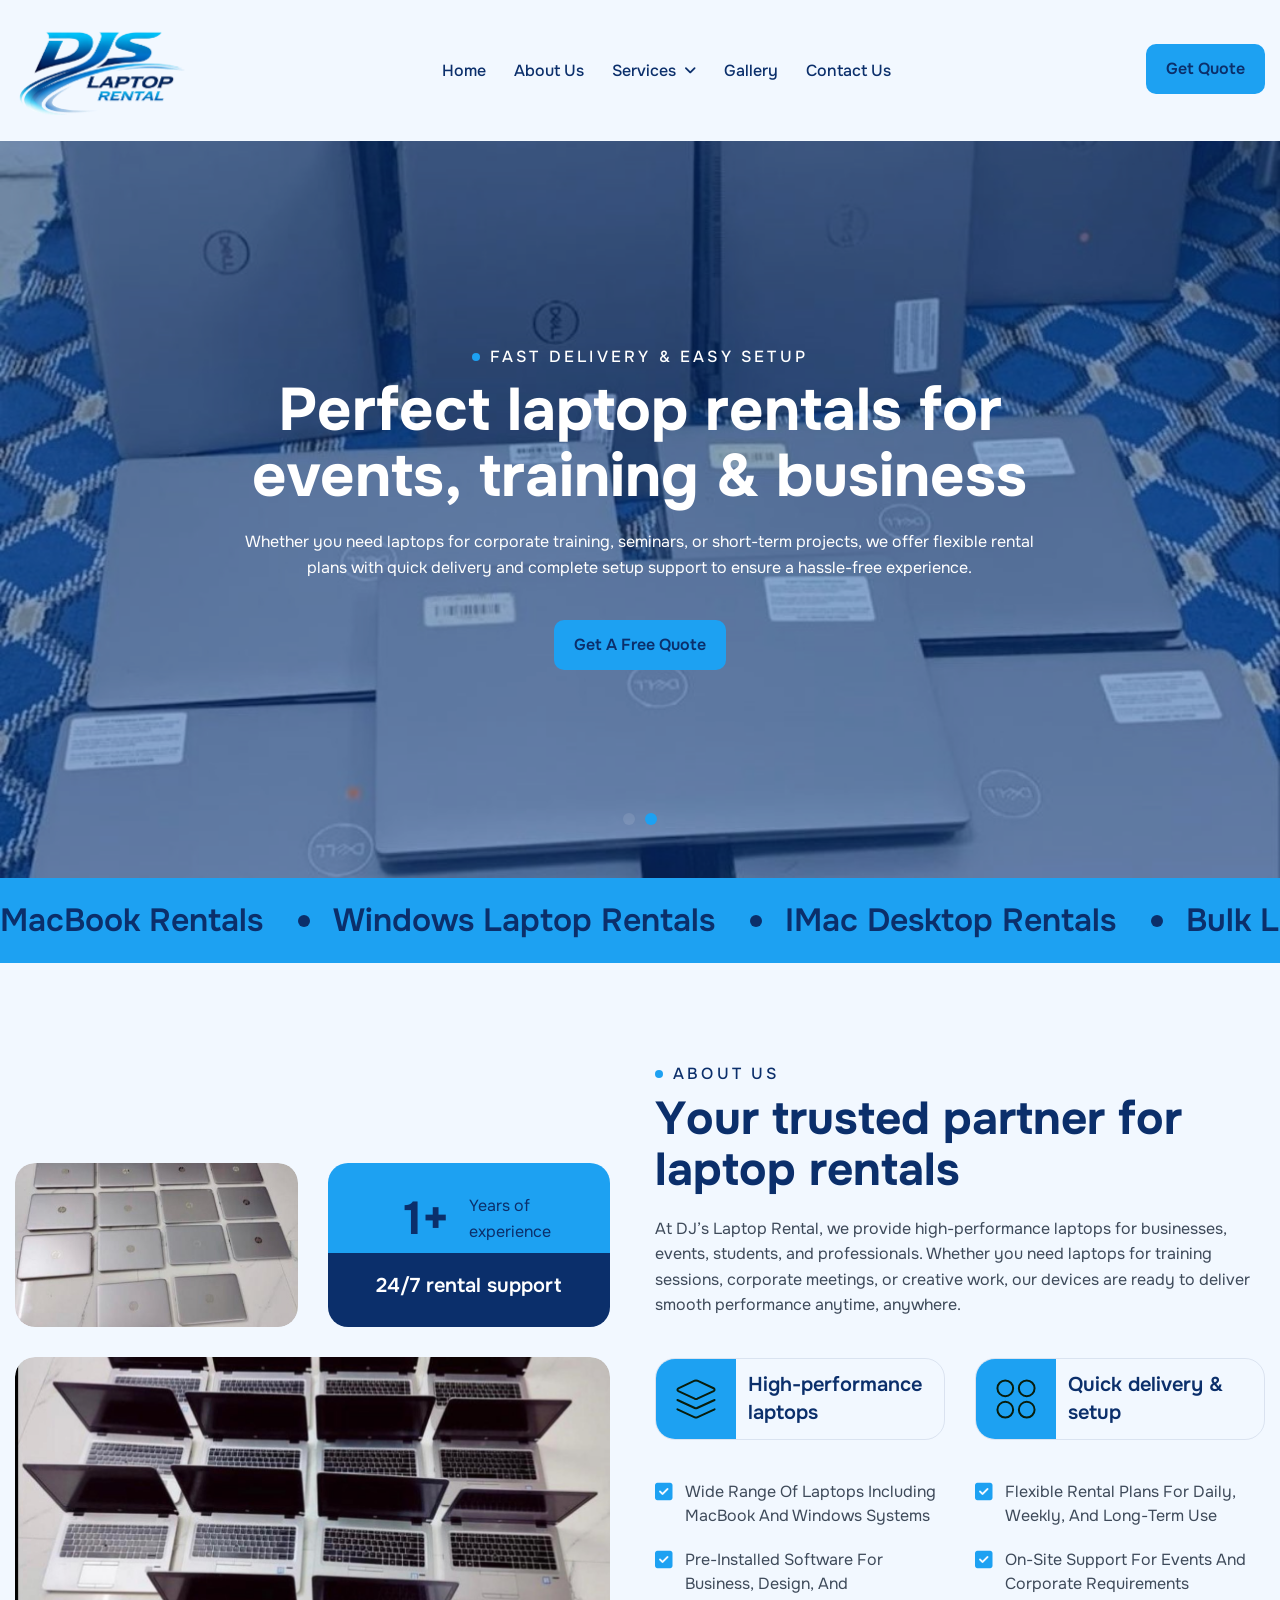
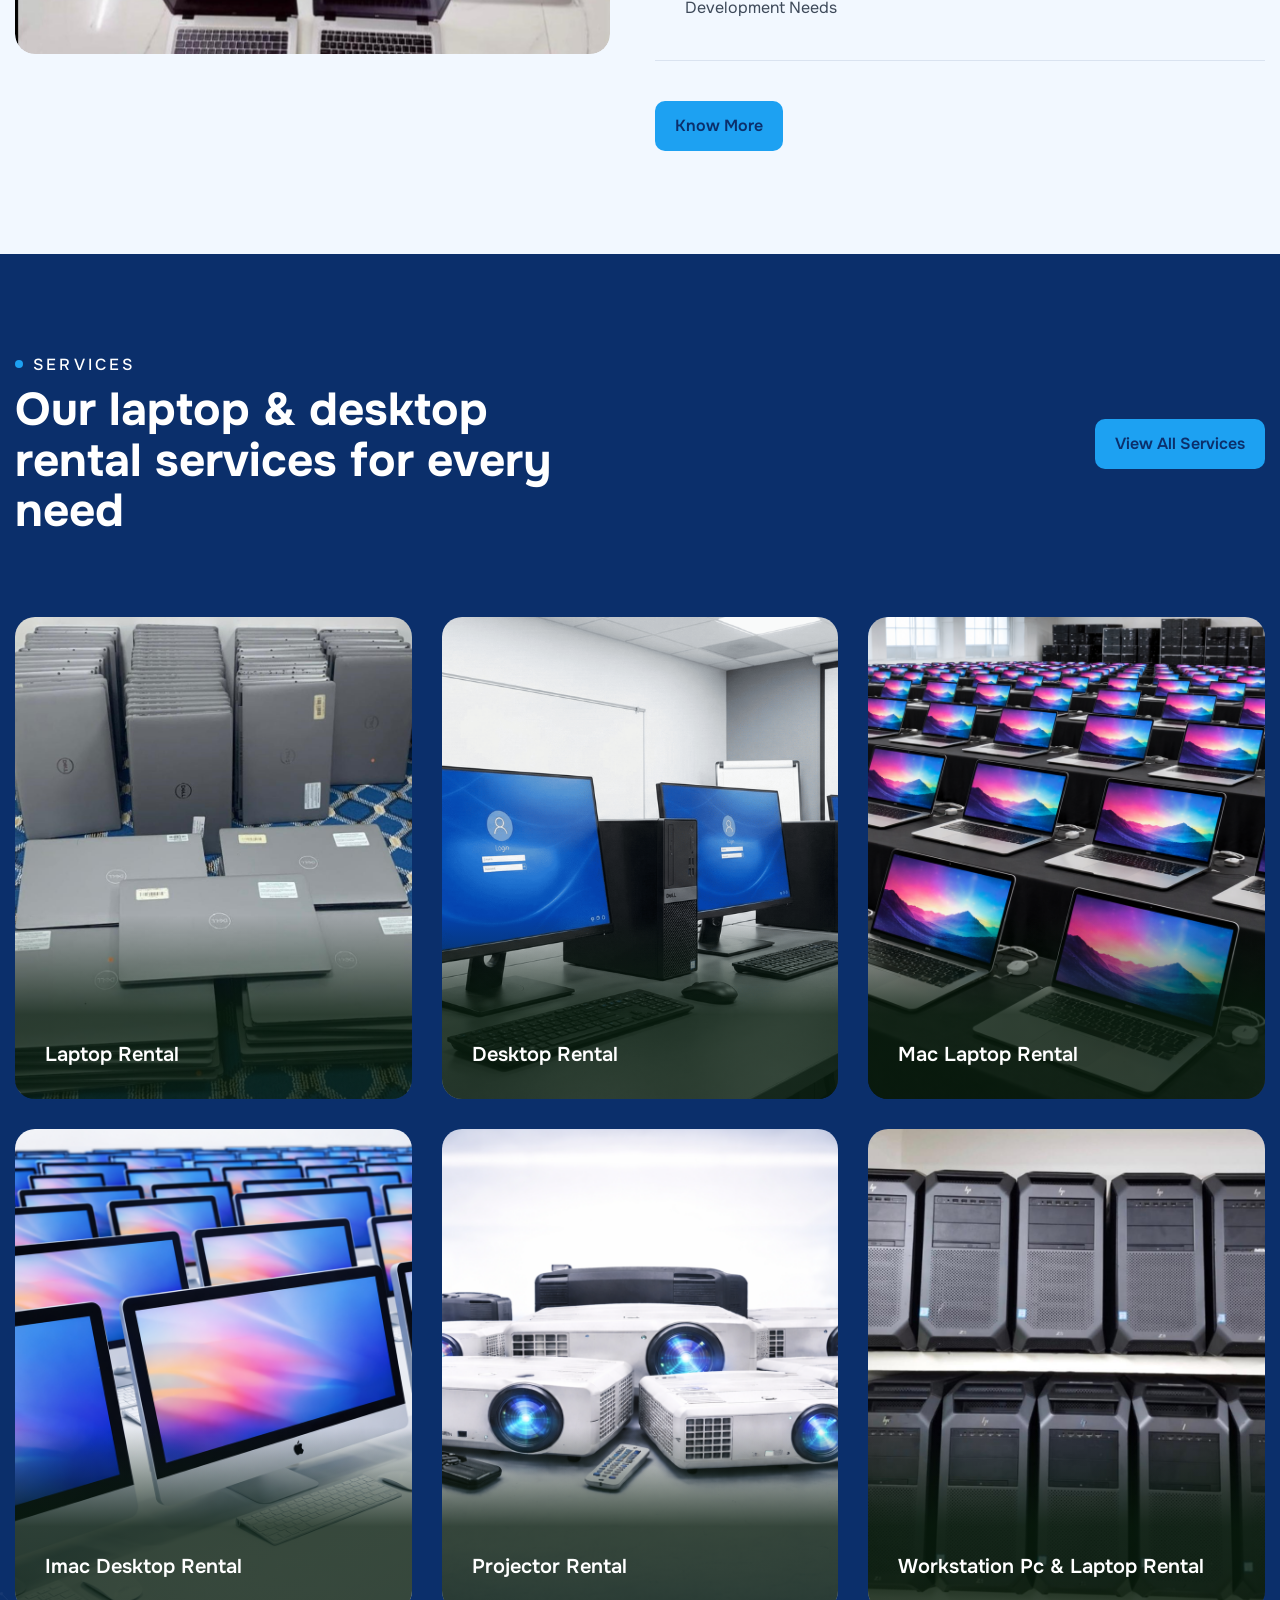
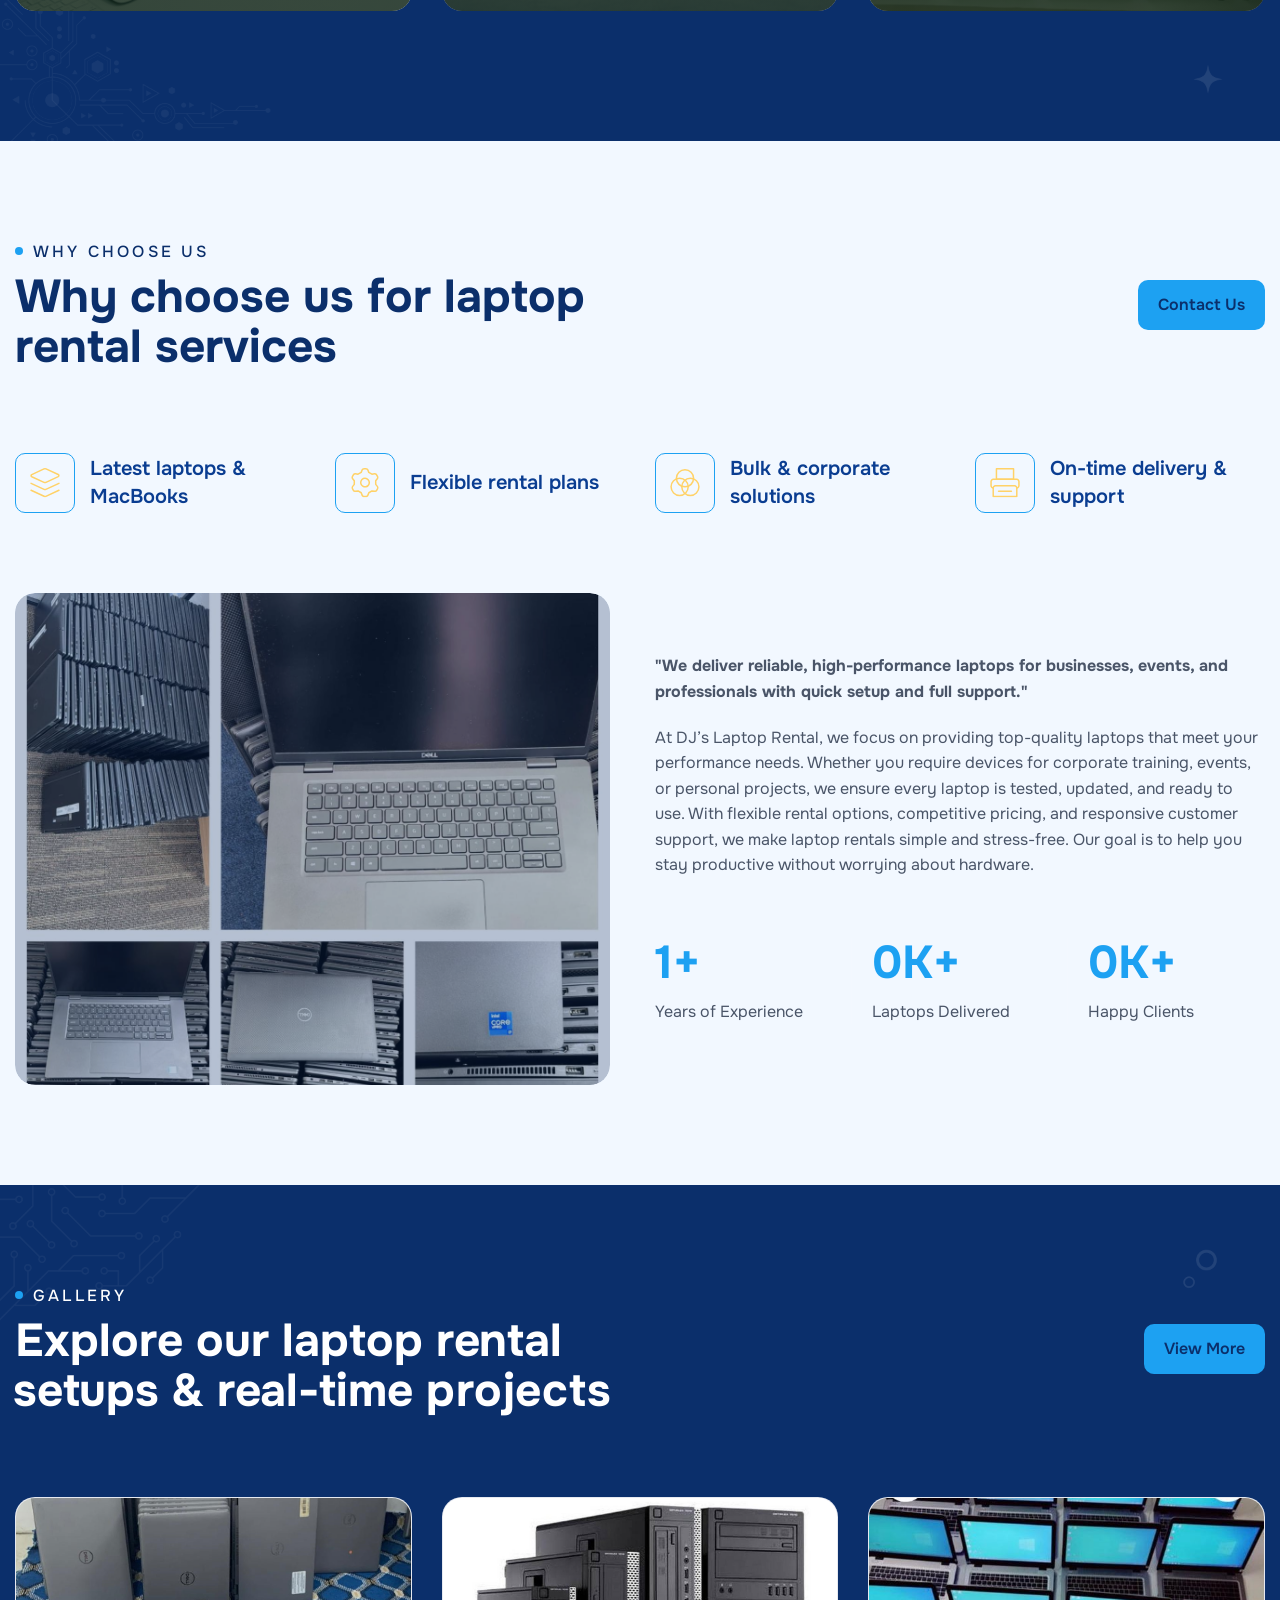
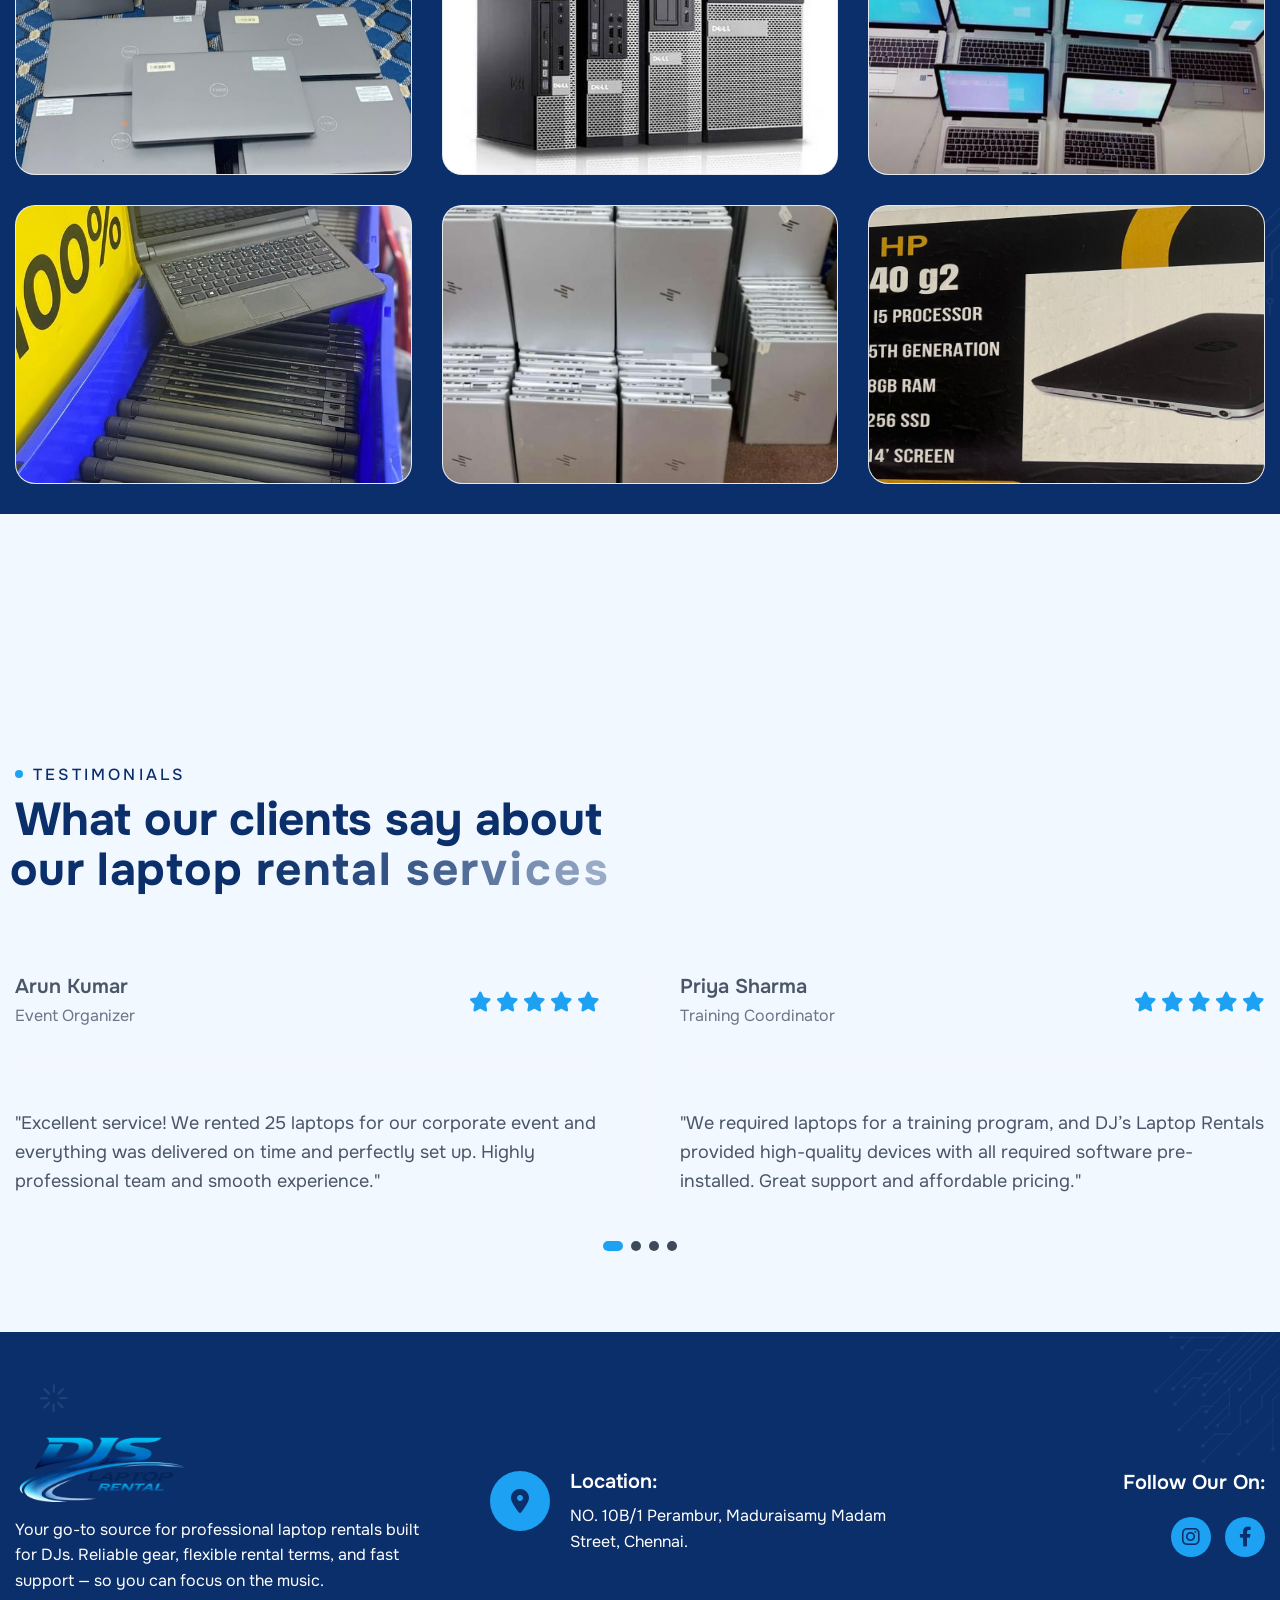
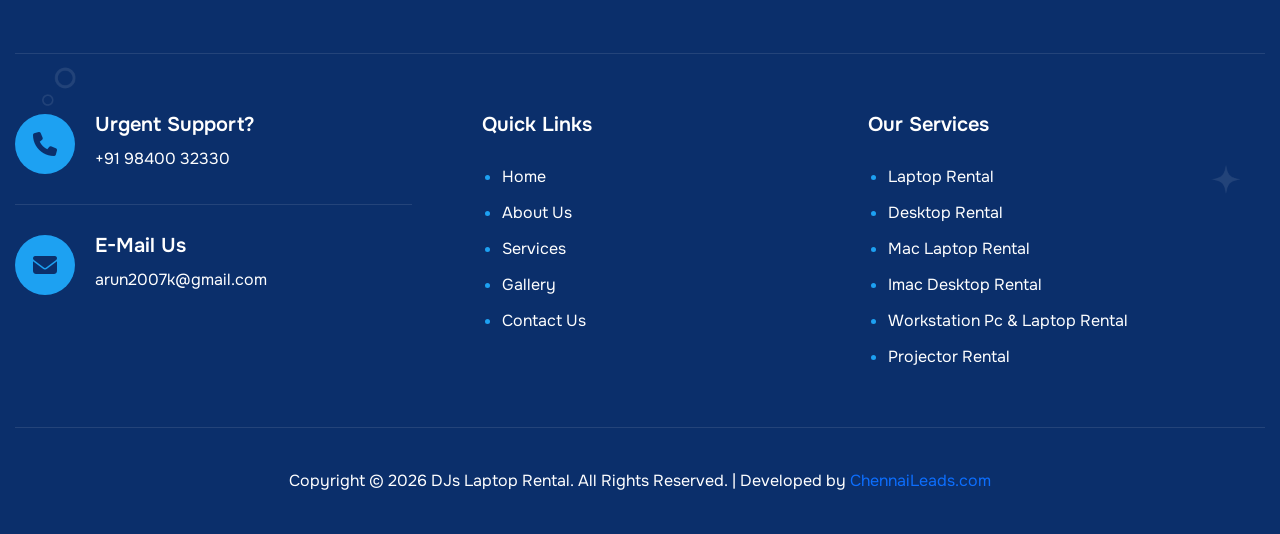
==== commit a50dff9e: "Update index.html" ====
--- a/index.html
+++ b/index.html
@@ -570,7 +570,7 @@
                         <div class="service-image">
                             <a href="workstation.html" data-cursor-text="View">
                                 <figure class="image-anime">
-                                    <img src="images/work2.png" alt="">
+                                   <img src="images/work3.jpeg" alt="">
                                 </figure>
                             </a>
                         </div>
@@ -1185,4 +1185,4 @@
 </body>
 
 <!-- Mirrored from html.awaikenthemes.com/repairit/index-slider.html by HTTrack Website Copier/3.x [XR&CO'2014], Thu, 16 Apr 2026 07:56:59 GMT -->
-</html>+</html>
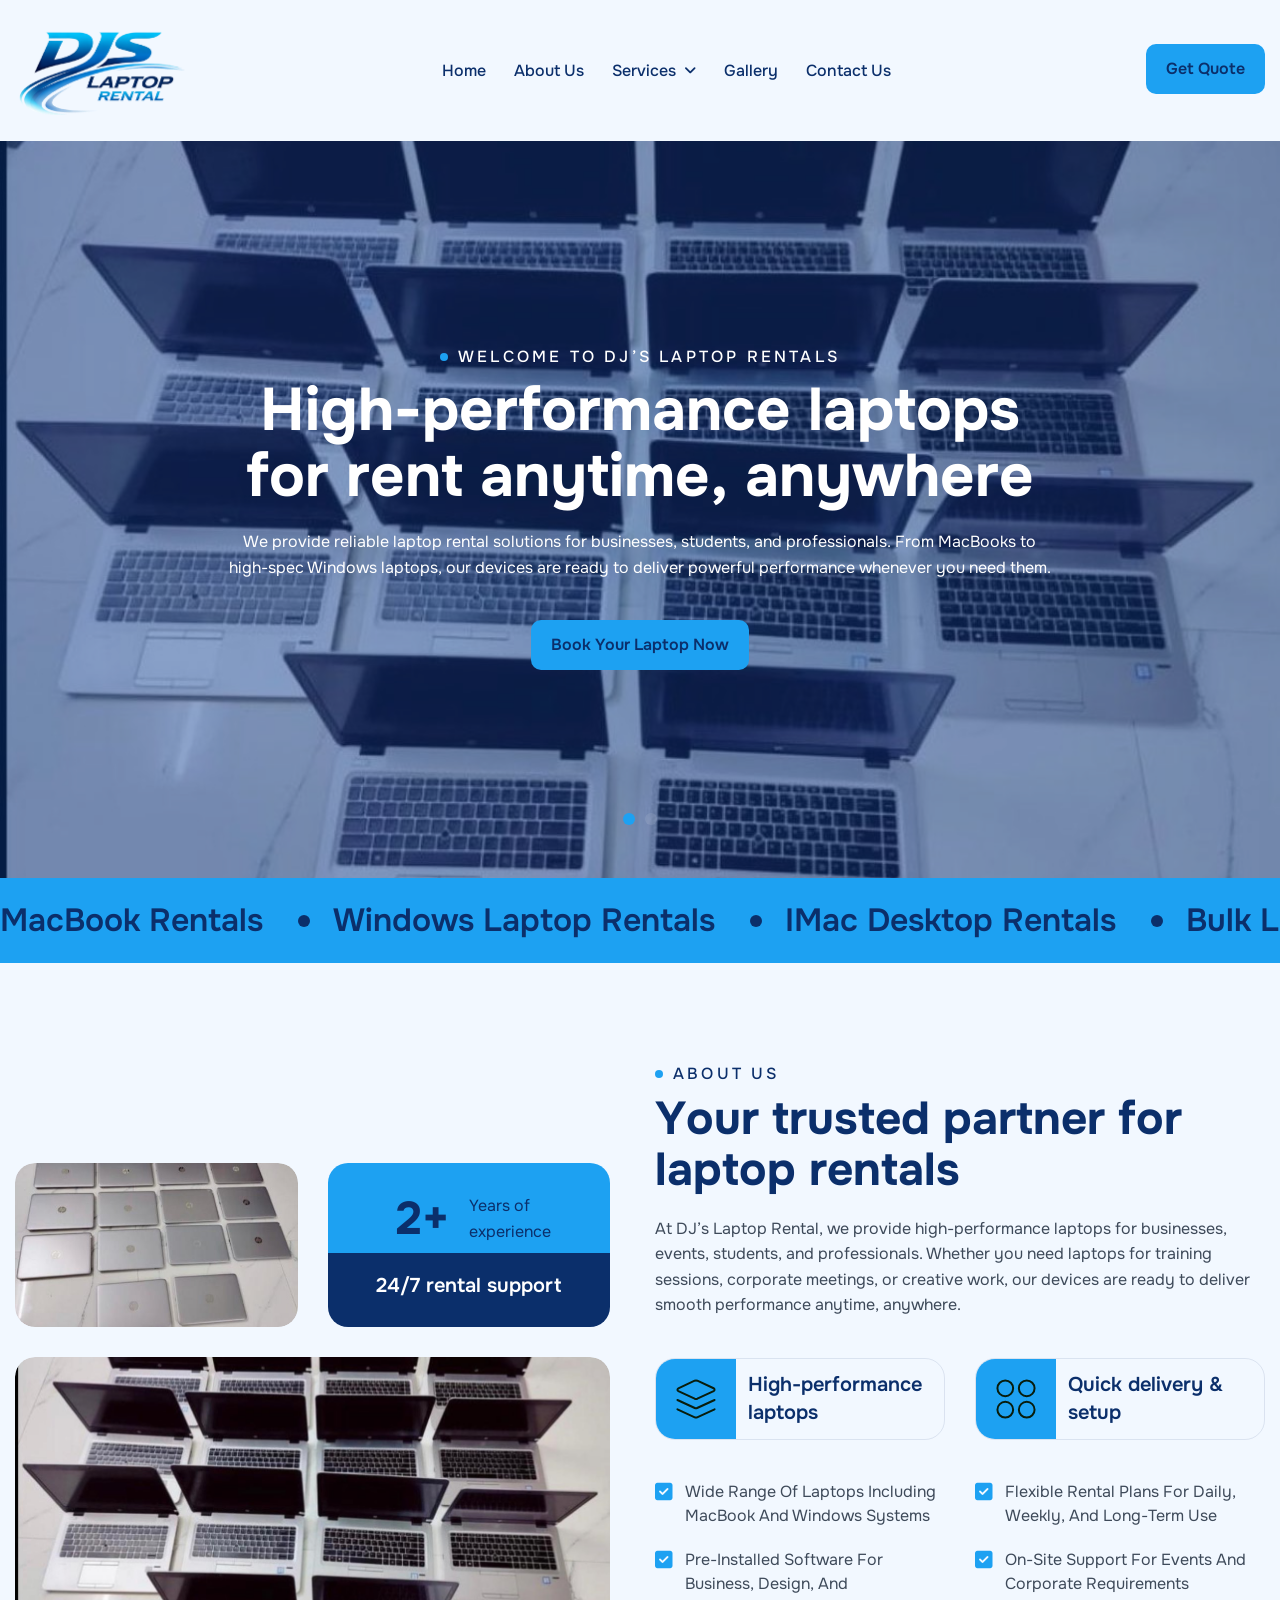
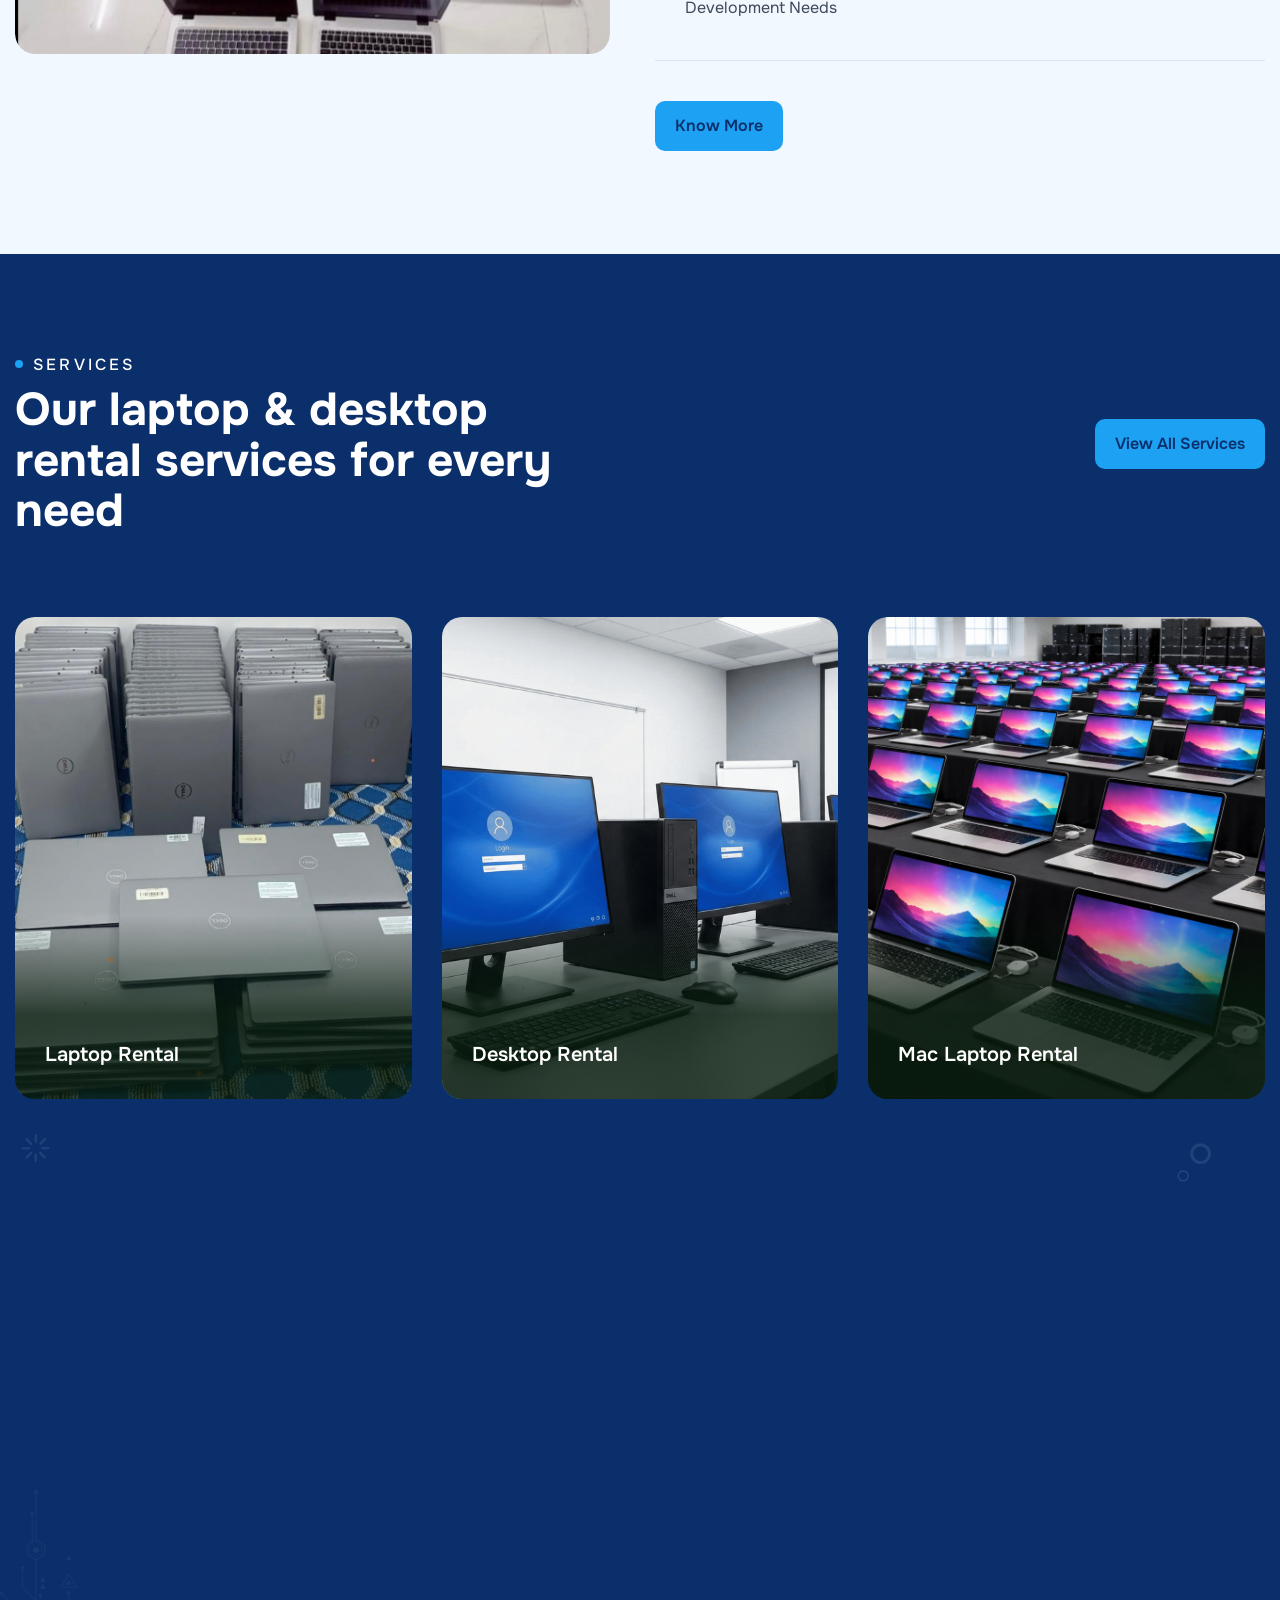
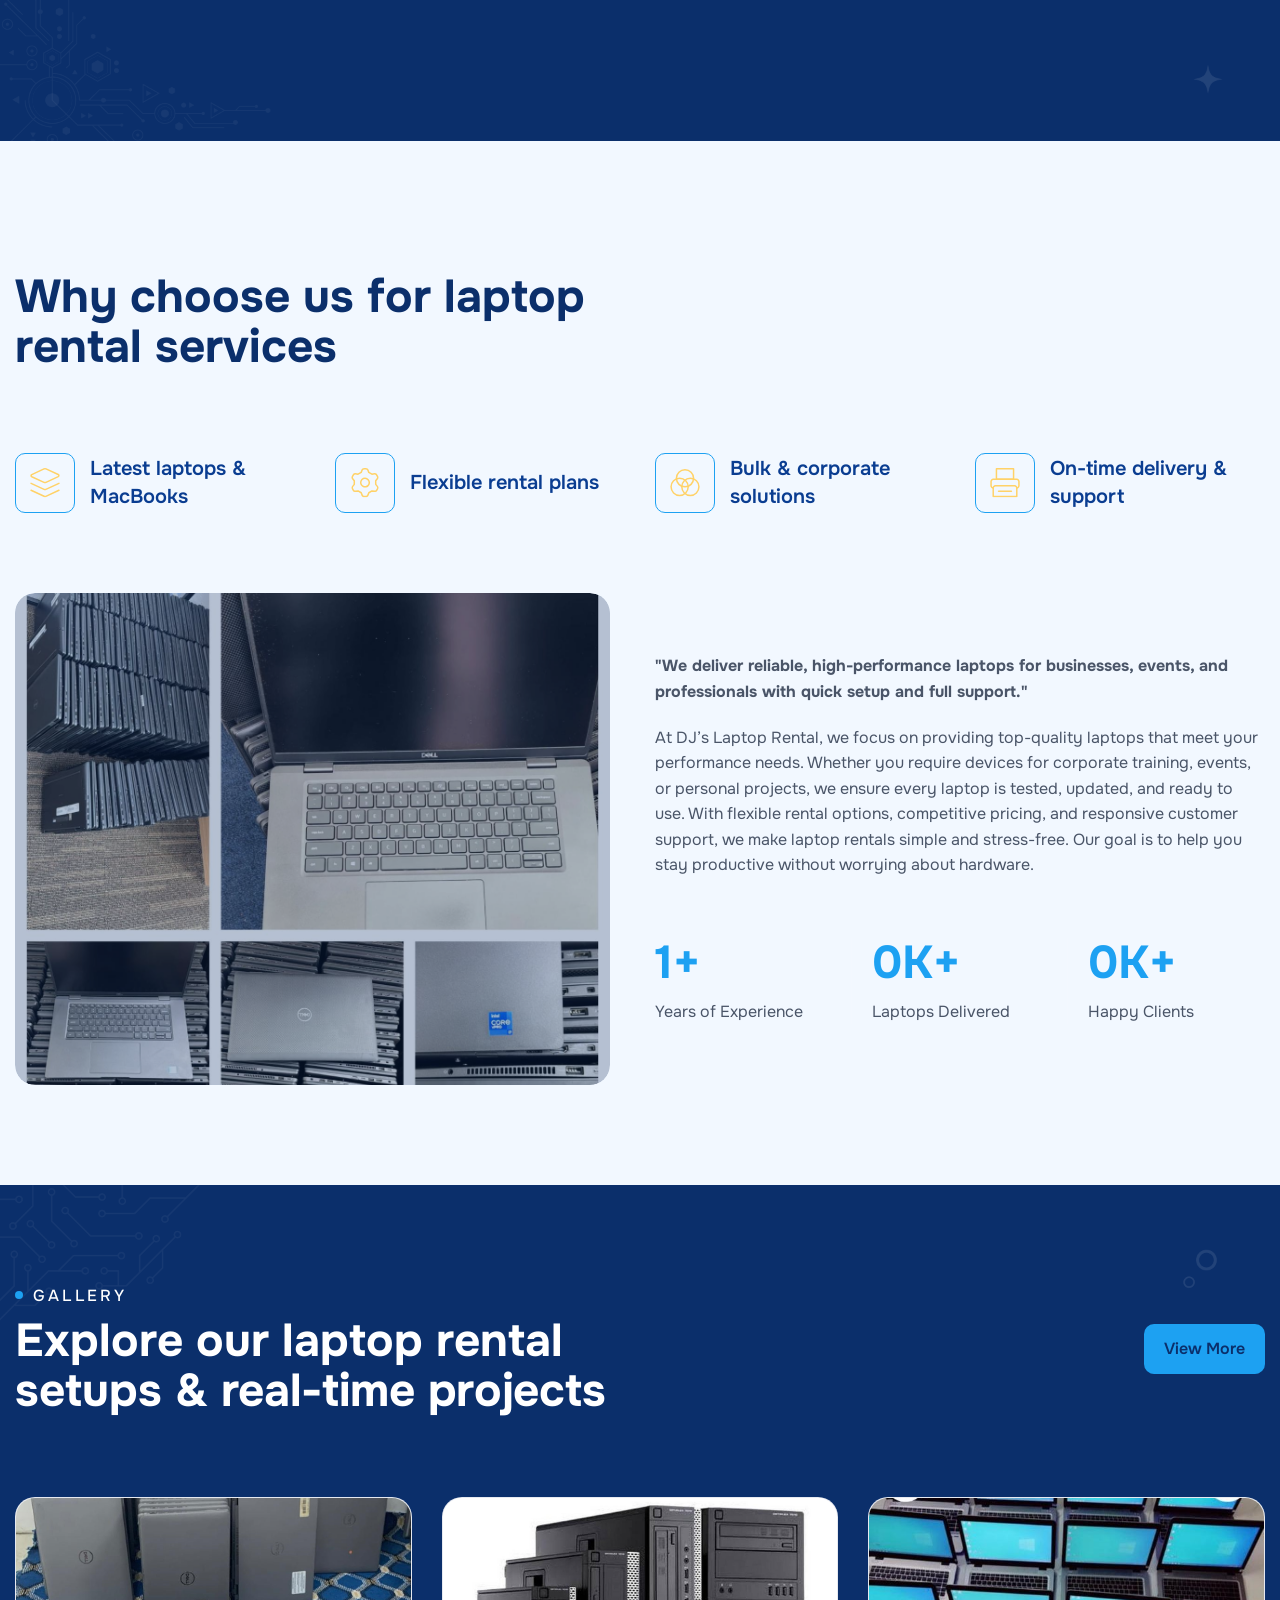
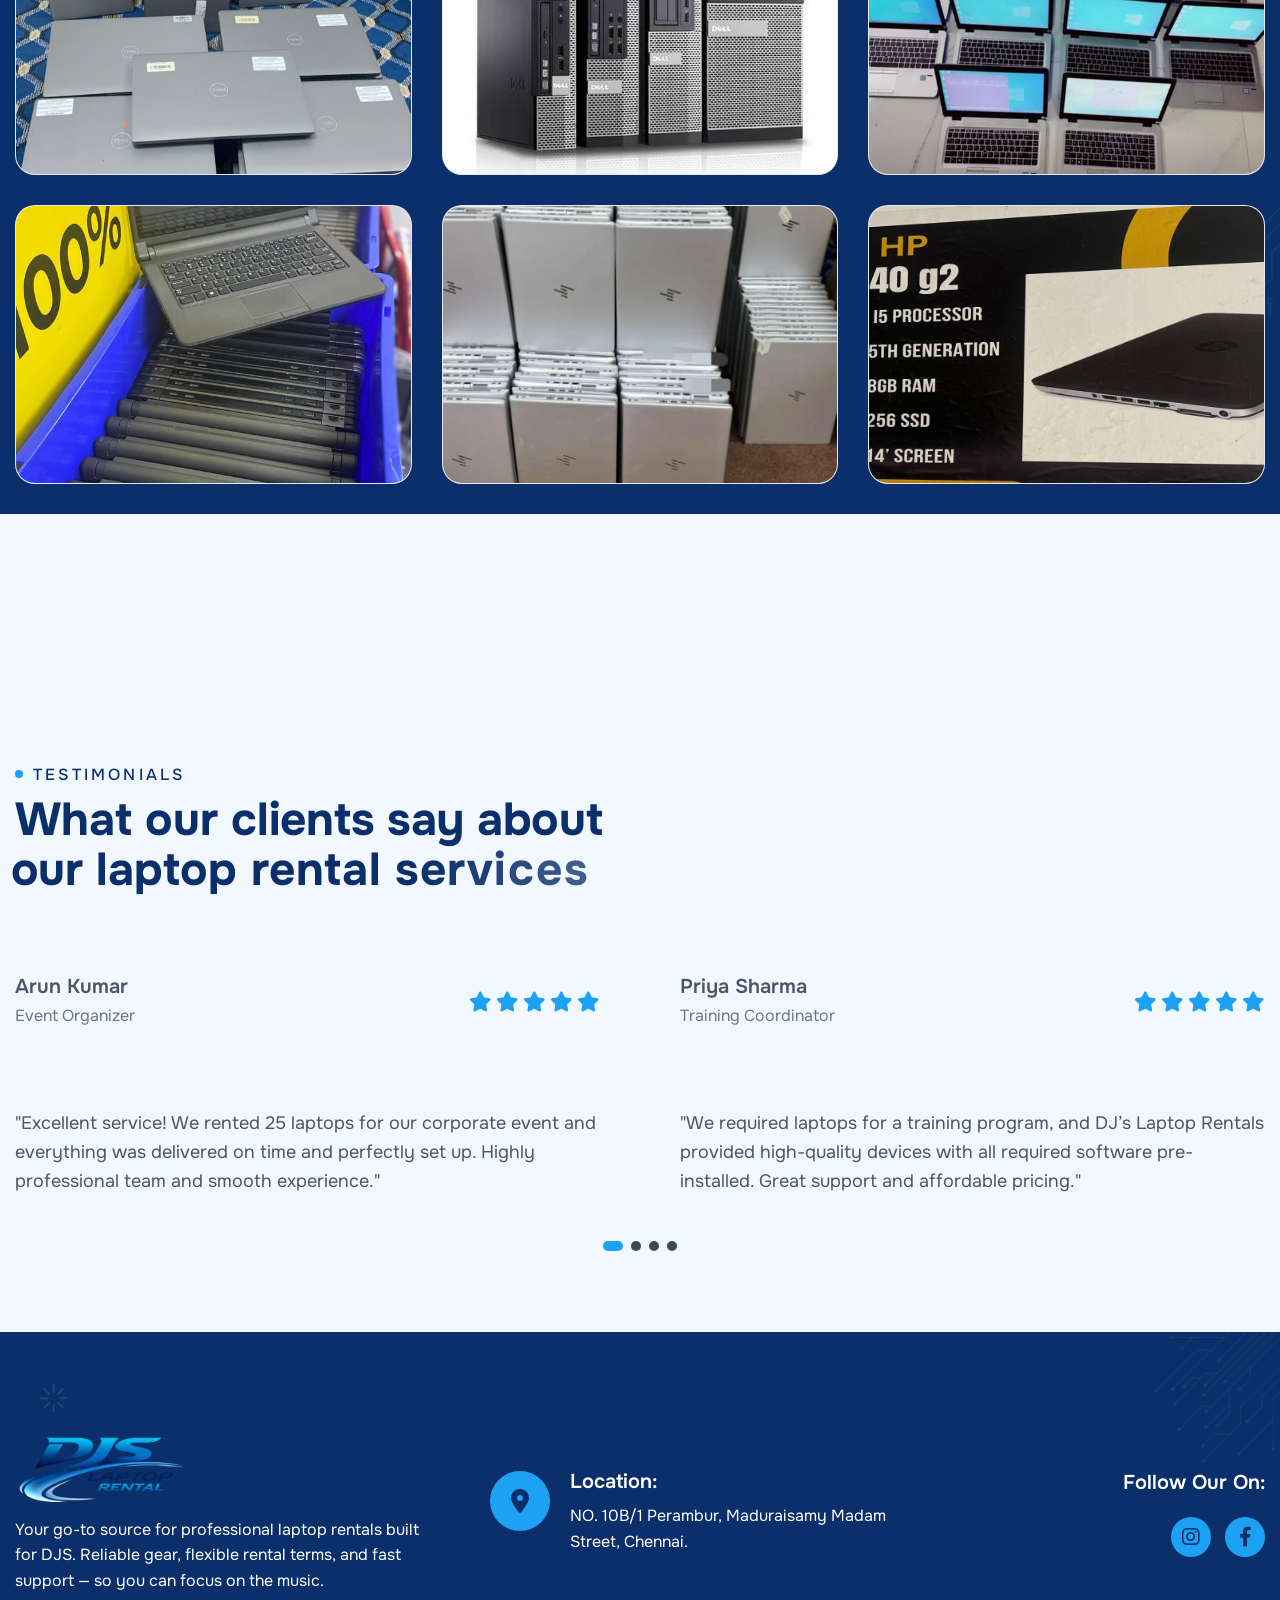
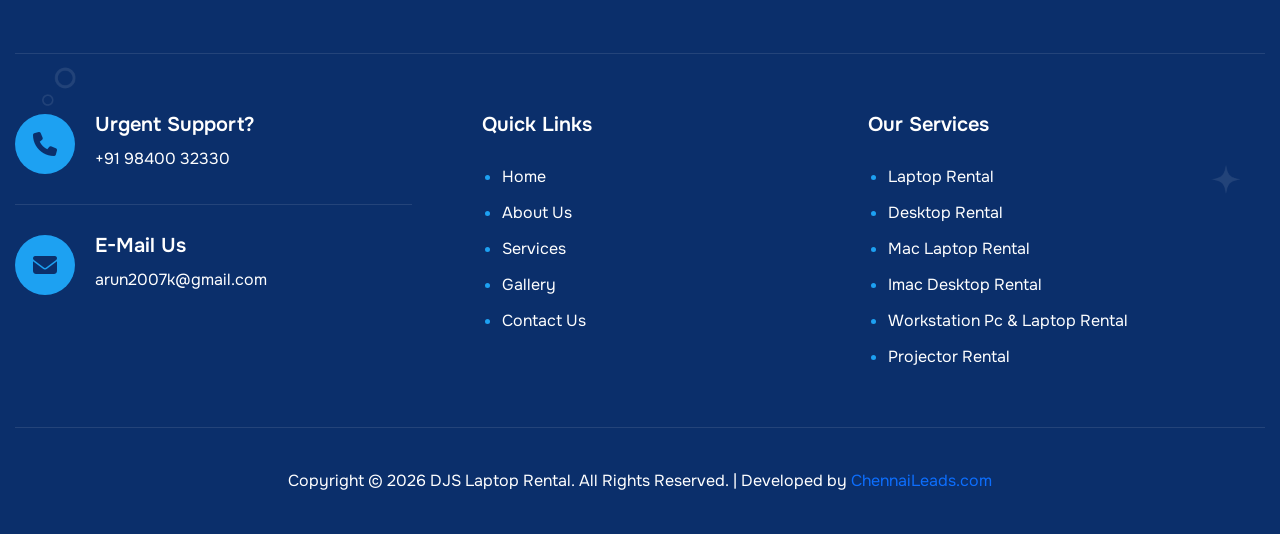
==== commit a0160631: "Update index.html" ====
--- a/index.html
+++ b/index.html
@@ -1037,7 +1037,7 @@
                             
                             <!-- About Footer Content Start -->
                            <div class="about-footer-content">
-    <p>Your go-to source for professional laptop rentals built for DJs. Reliable gear, flexible rental terms, and fast support — so you can focus on the music.</p>
+    <p>Your go-to source for professional laptop rentals built for DJS. Reliable gear, flexible rental terms, and fast support — so you can focus on the music.</p>
 </div>
                             <!-- About Footer Content End -->
                         </div>
@@ -1141,7 +1141,7 @@
                 <div class="col-lg-12">
                     <!-- Footer Copyright Text Start -->
                   <div class="footer-copyright-text">
-    <p>Copyright © <script>document.write(new Date().getFullYear())</script> DJs Laptop Rental. All Rights Reserved. | Developed by <a href="https://chennaileads.com" target="_blank" rel="noopener noreferrer">ChennaiLeads.com</a></p>
+    <p>Copyright © <script>document.write(new Date().getFullYear())</script> DJS Laptop Rental. All Rights Reserved. | Developed by <a href="https://chennaileads.com" target="_blank" rel="noopener noreferrer">ChennaiLeads.com</a></p>
 </div>
                     <!-- Footer Copyright Text End -->
                 </div>
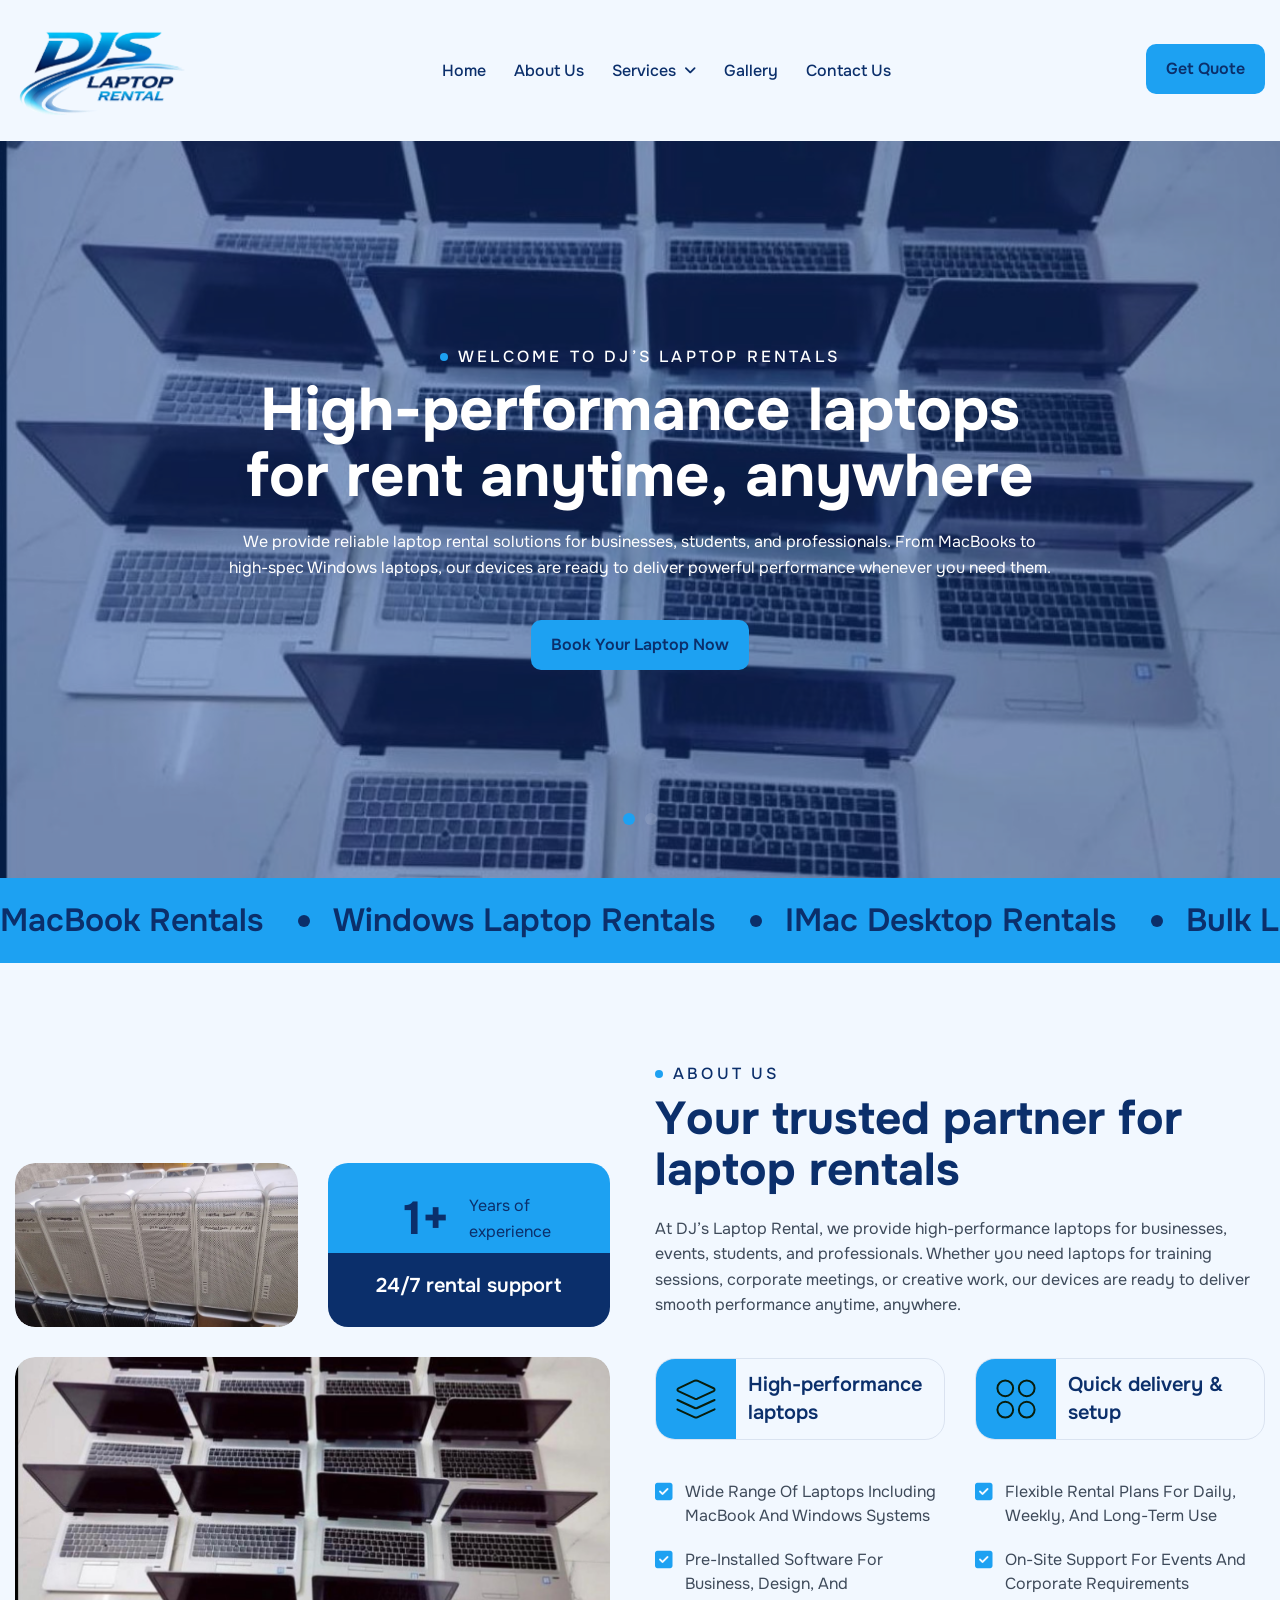
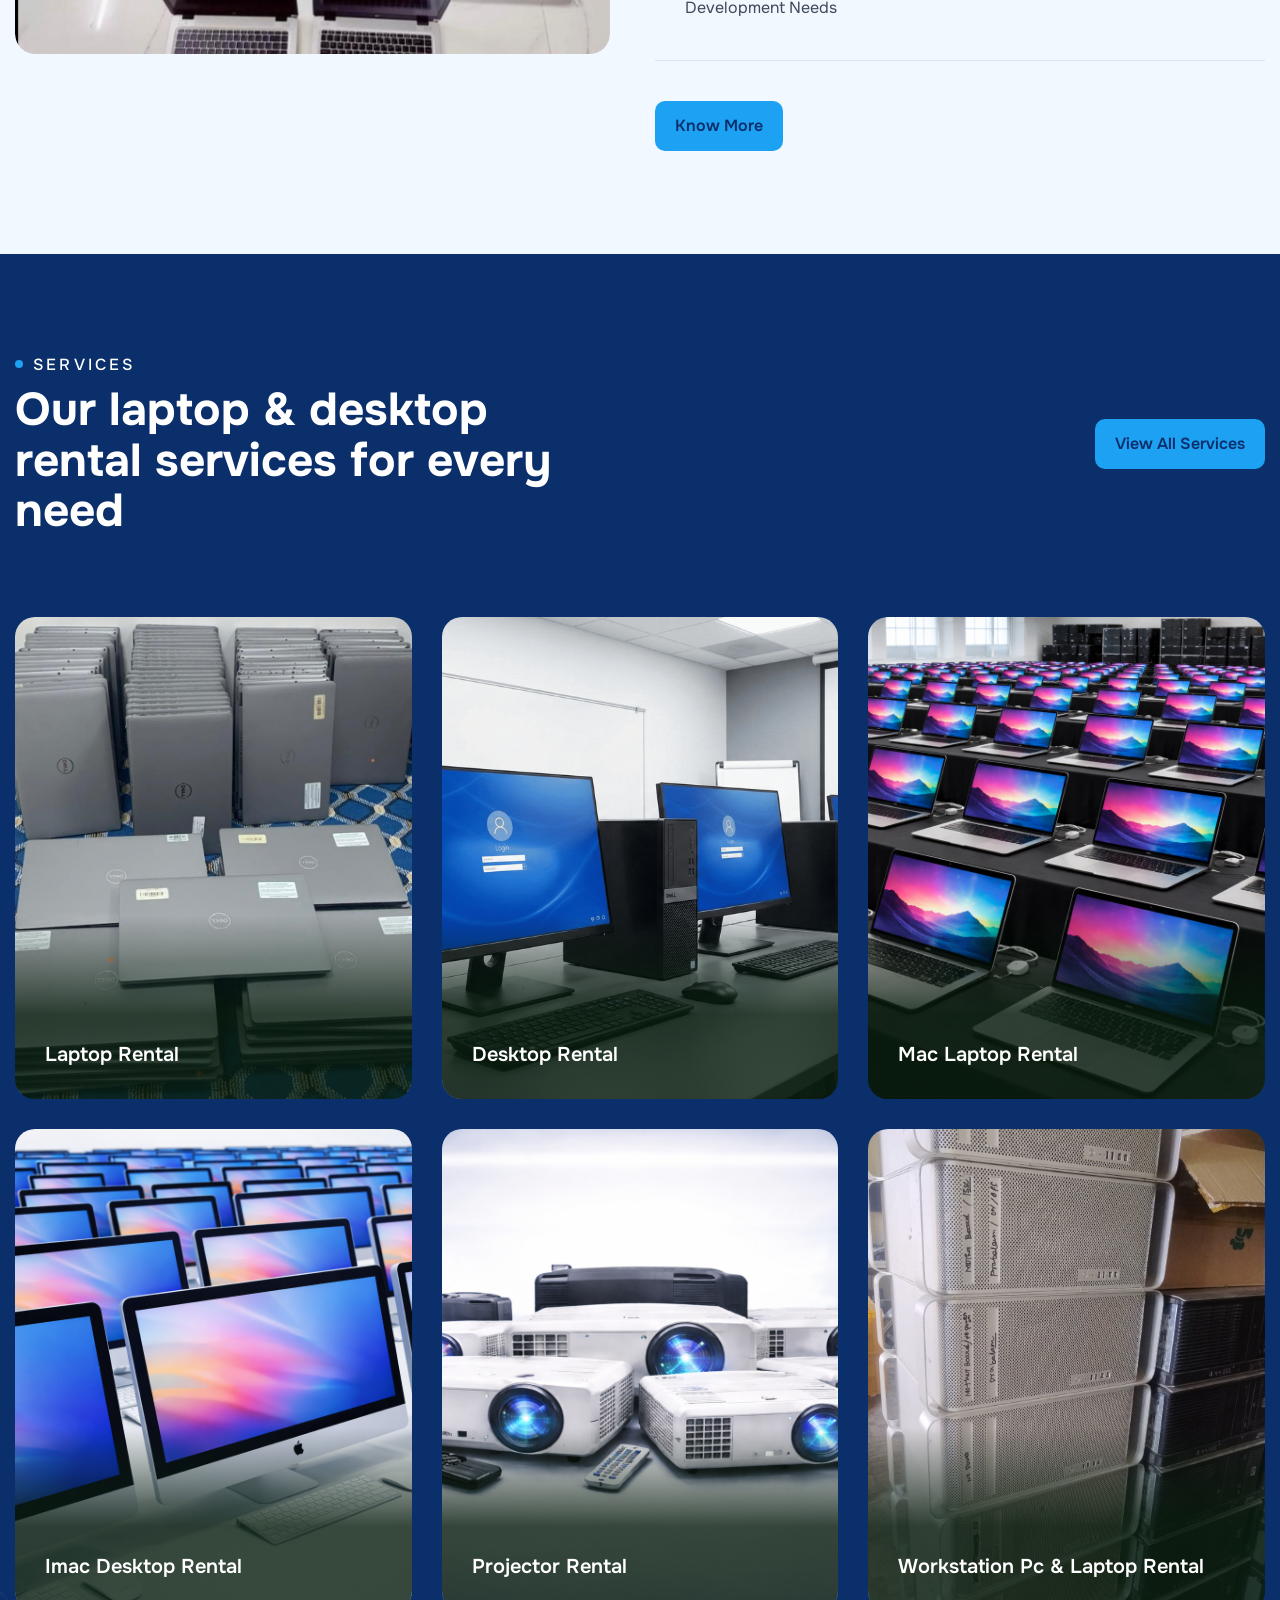
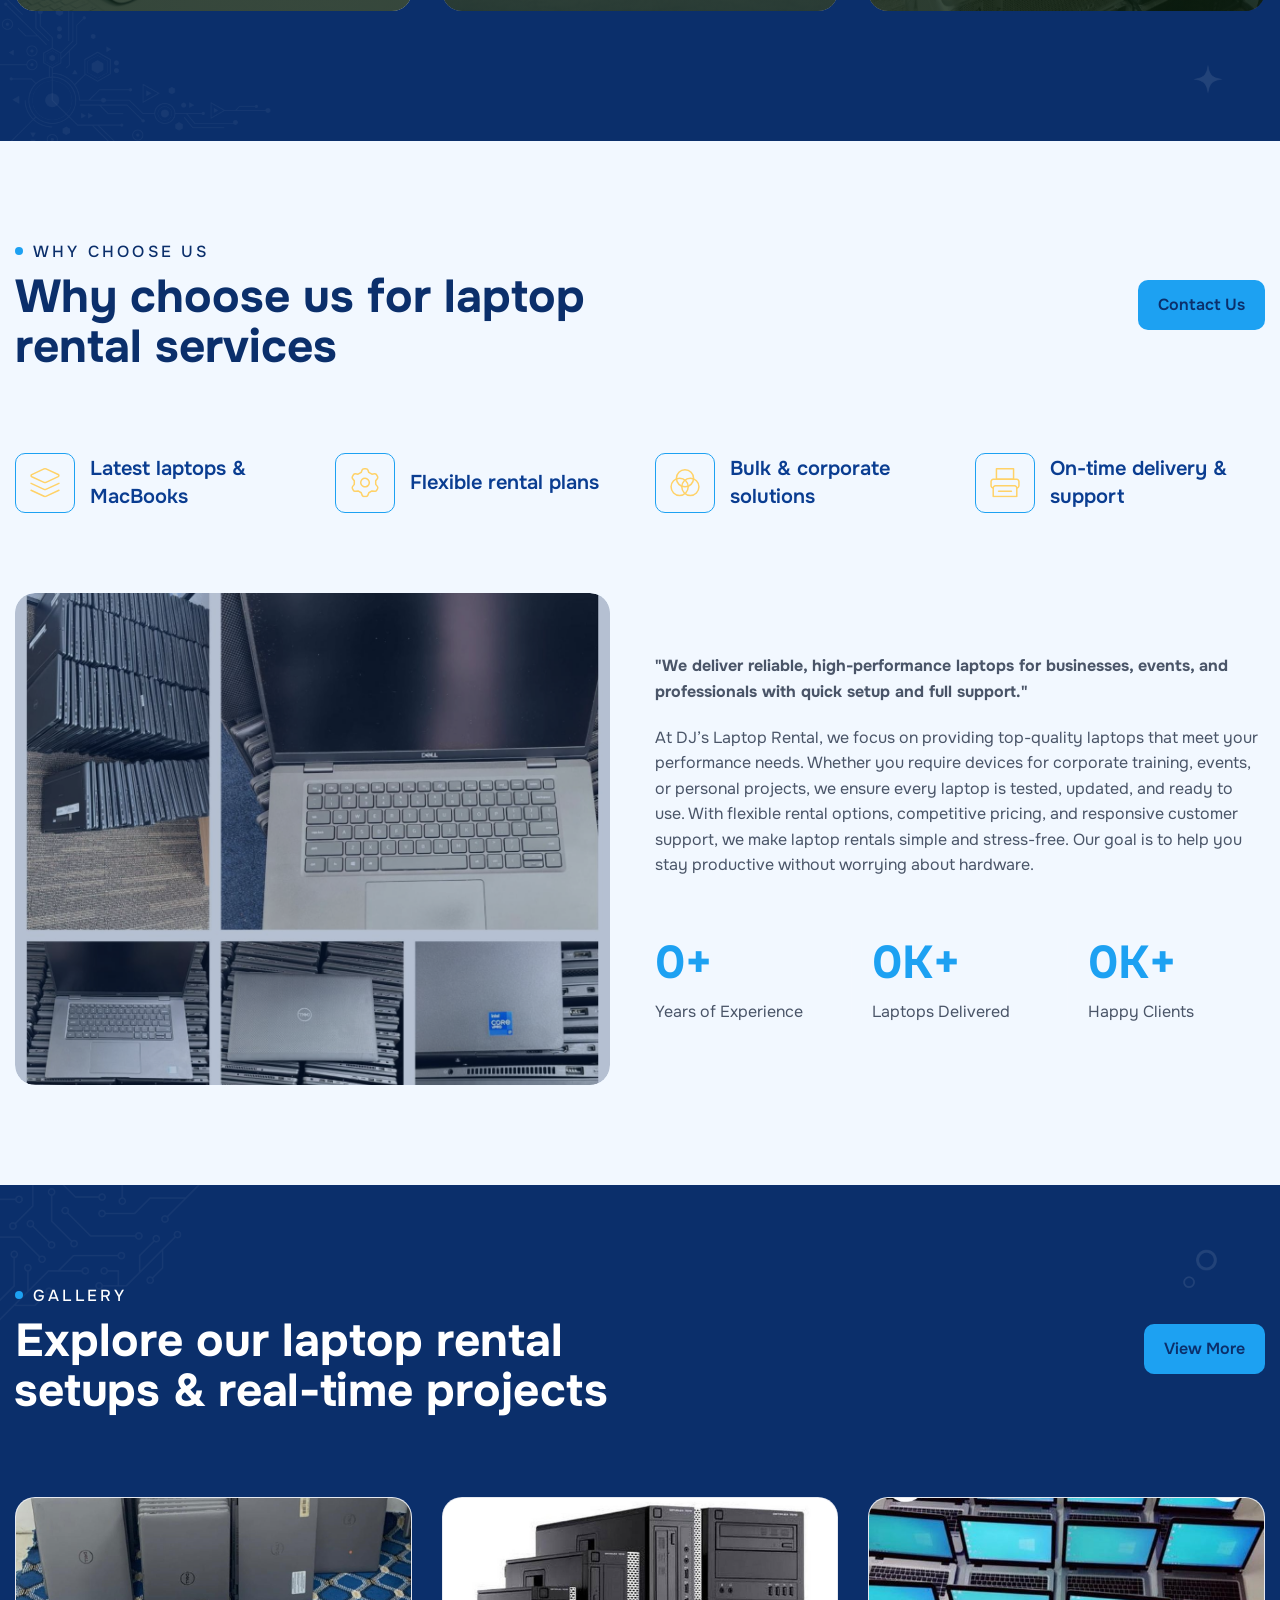
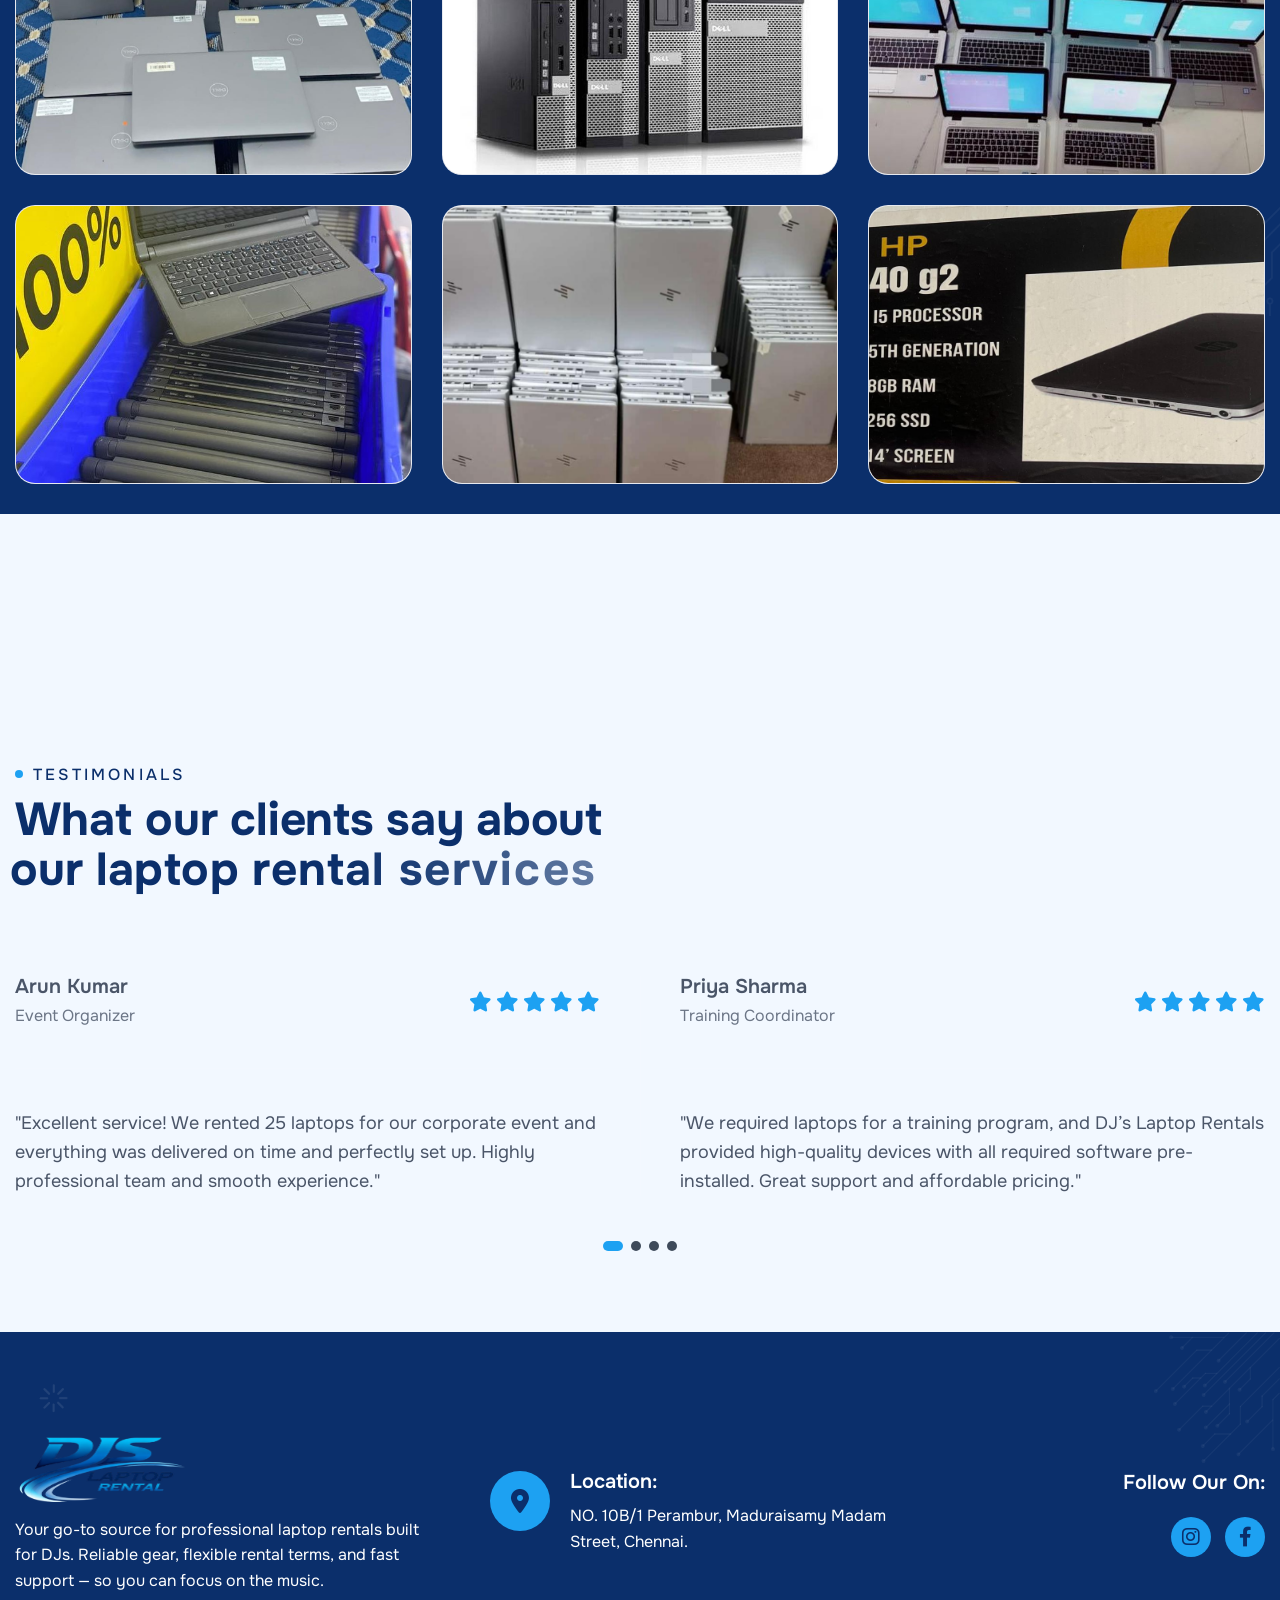
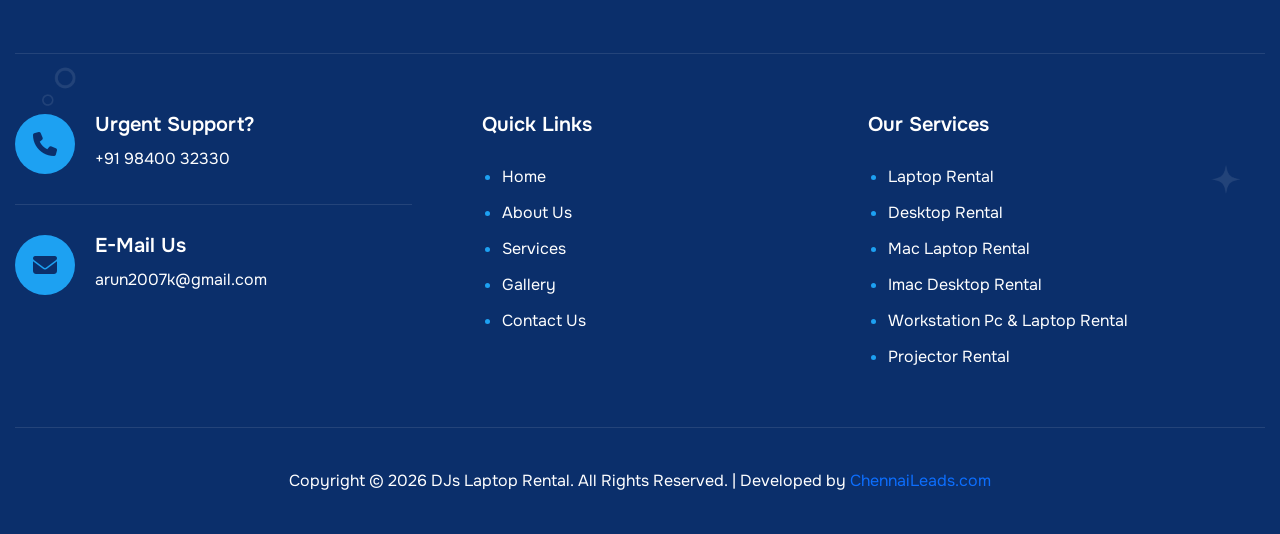
==== commit 8957566f: "Update index.html" ====
--- a/index.html
+++ b/index.html
@@ -248,7 +248,7 @@
 
                         <div class="about-img-1">
                             <figure class="image-anime reveal">
-                                <img src="images/9.jpeg" alt="">
+                                <img src="images/s5.jpeg" alt="">
                             </figure>
                         </div>
 
@@ -570,7 +570,7 @@
                         <div class="service-image">
                             <a href="workstation.html" data-cursor-text="View">
                                 <figure class="image-anime">
-                                   <img src="images/work3.jpeg" alt="">
+                                    <img src="images/s2.jpeg" alt="">
                                 </figure>
                             </a>
                         </div>
@@ -1037,7 +1037,7 @@
                             
                             <!-- About Footer Content Start -->
                            <div class="about-footer-content">
-    <p>Your go-to source for professional laptop rentals built for DJS. Reliable gear, flexible rental terms, and fast support — so you can focus on the music.</p>
+    <p>Your go-to source for professional laptop rentals built for DJs. Reliable gear, flexible rental terms, and fast support — so you can focus on the music.</p>
 </div>
                             <!-- About Footer Content End -->
                         </div>
@@ -1141,7 +1141,7 @@
                 <div class="col-lg-12">
                     <!-- Footer Copyright Text Start -->
                   <div class="footer-copyright-text">
-    <p>Copyright © <script>document.write(new Date().getFullYear())</script> DJS Laptop Rental. All Rights Reserved. | Developed by <a href="https://chennaileads.com" target="_blank" rel="noopener noreferrer">ChennaiLeads.com</a></p>
+    <p>Copyright © <script>document.write(new Date().getFullYear())</script> DJs Laptop Rental. All Rights Reserved. | Developed by <a href="https://chennaileads.com" target="_blank" rel="noopener noreferrer">ChennaiLeads.com</a></p>
 </div>
                     <!-- Footer Copyright Text End -->
                 </div>
